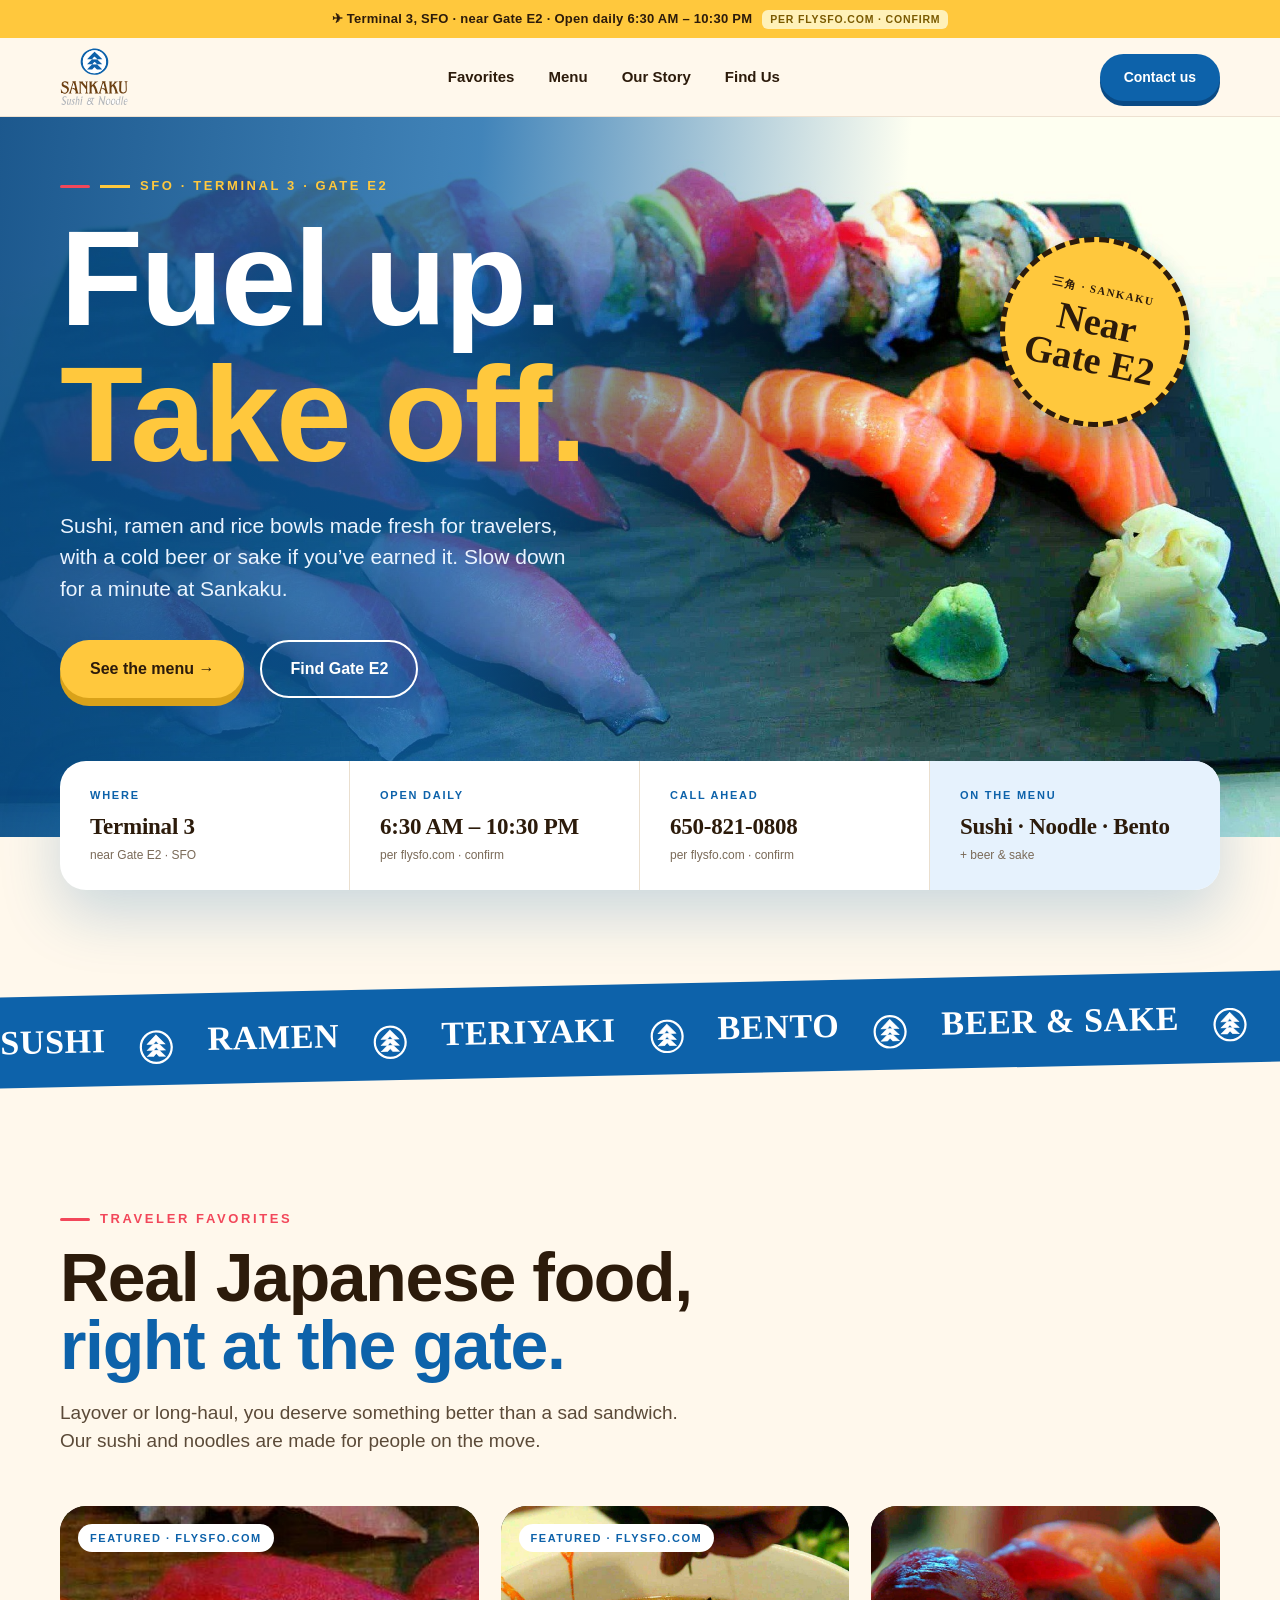
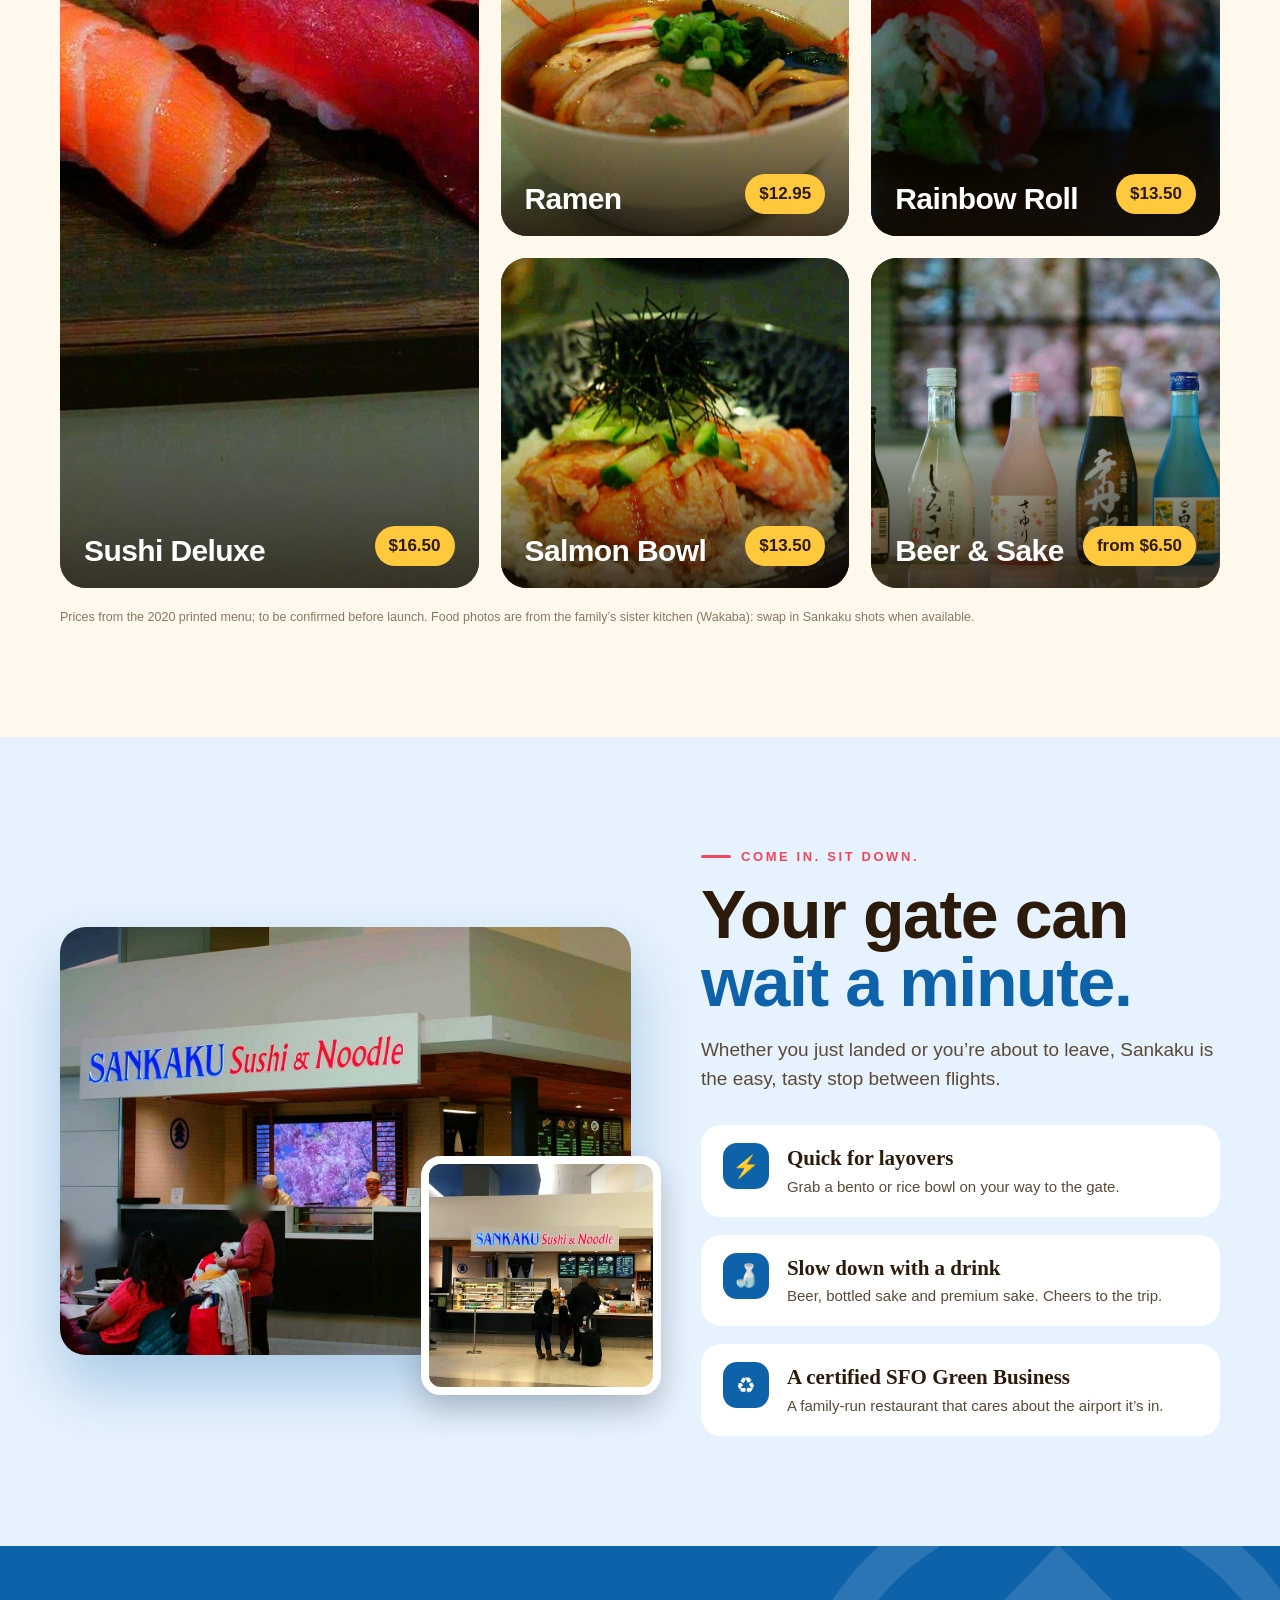
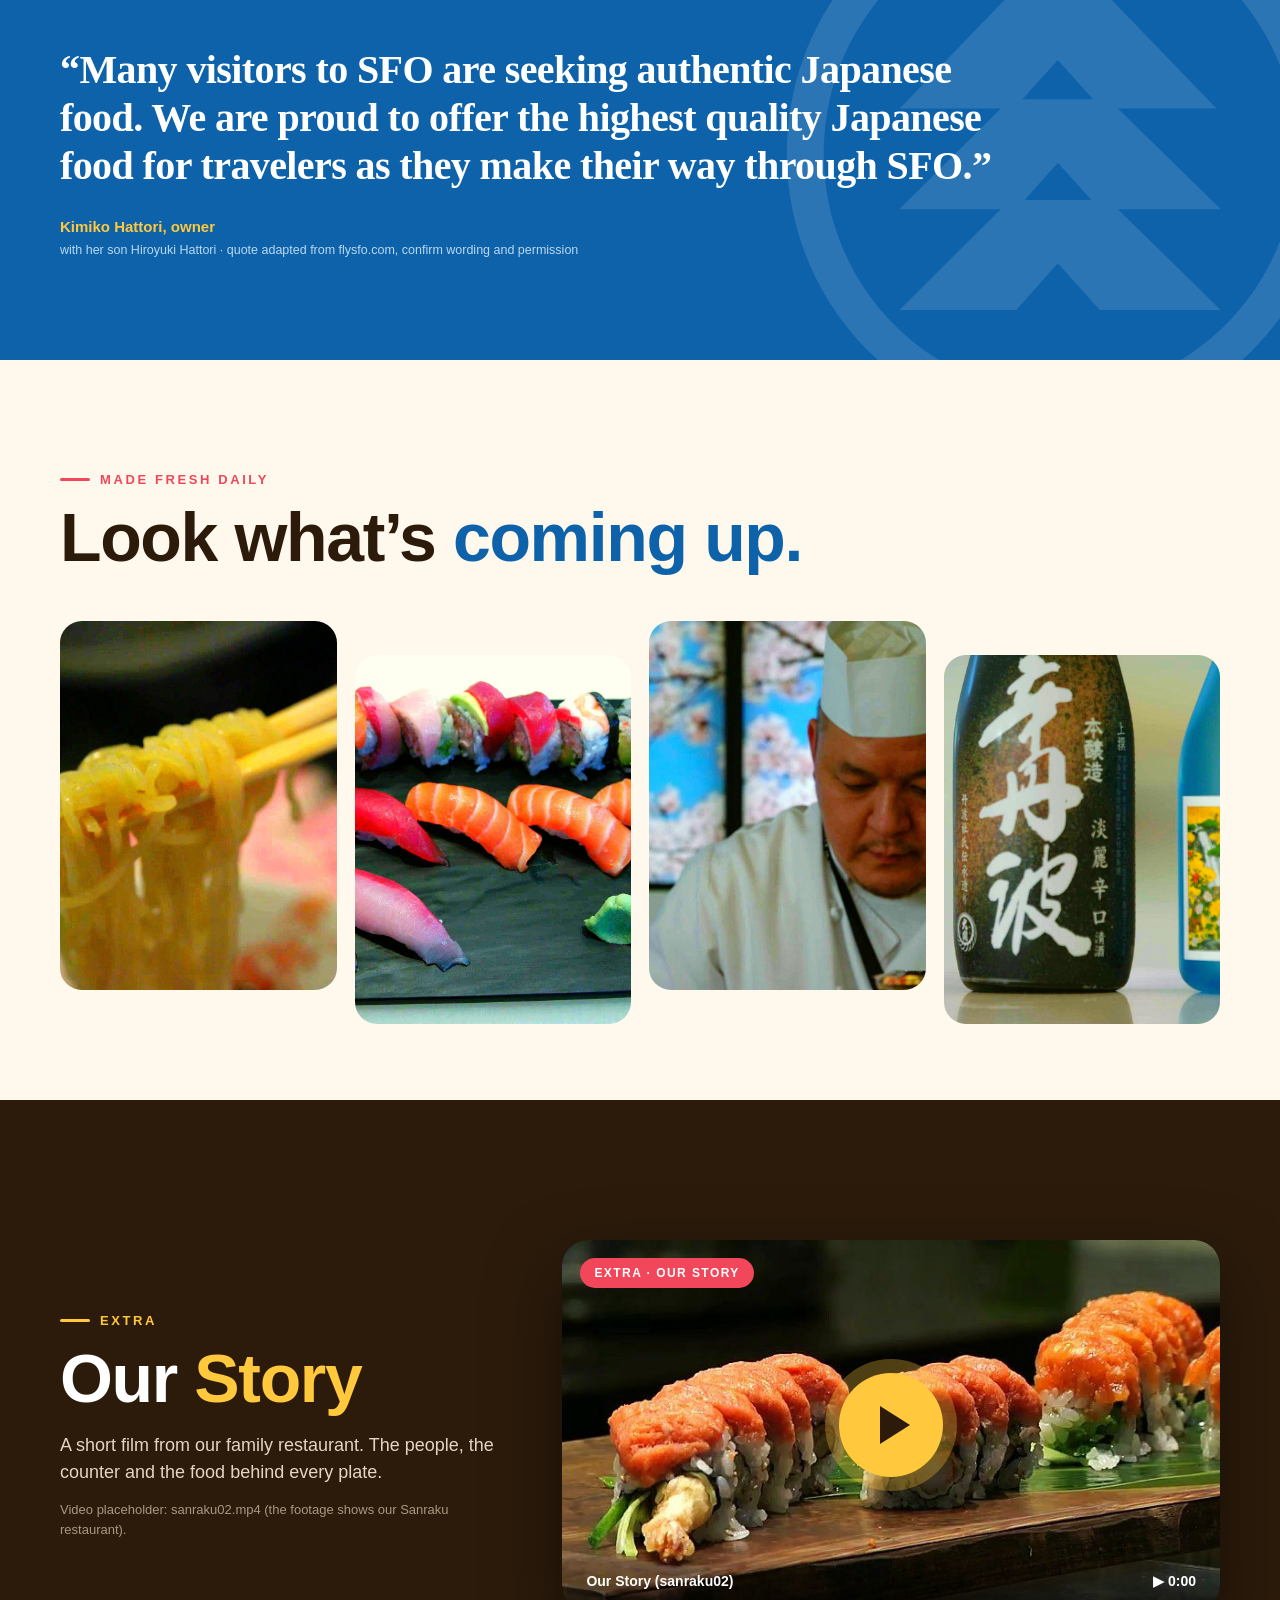
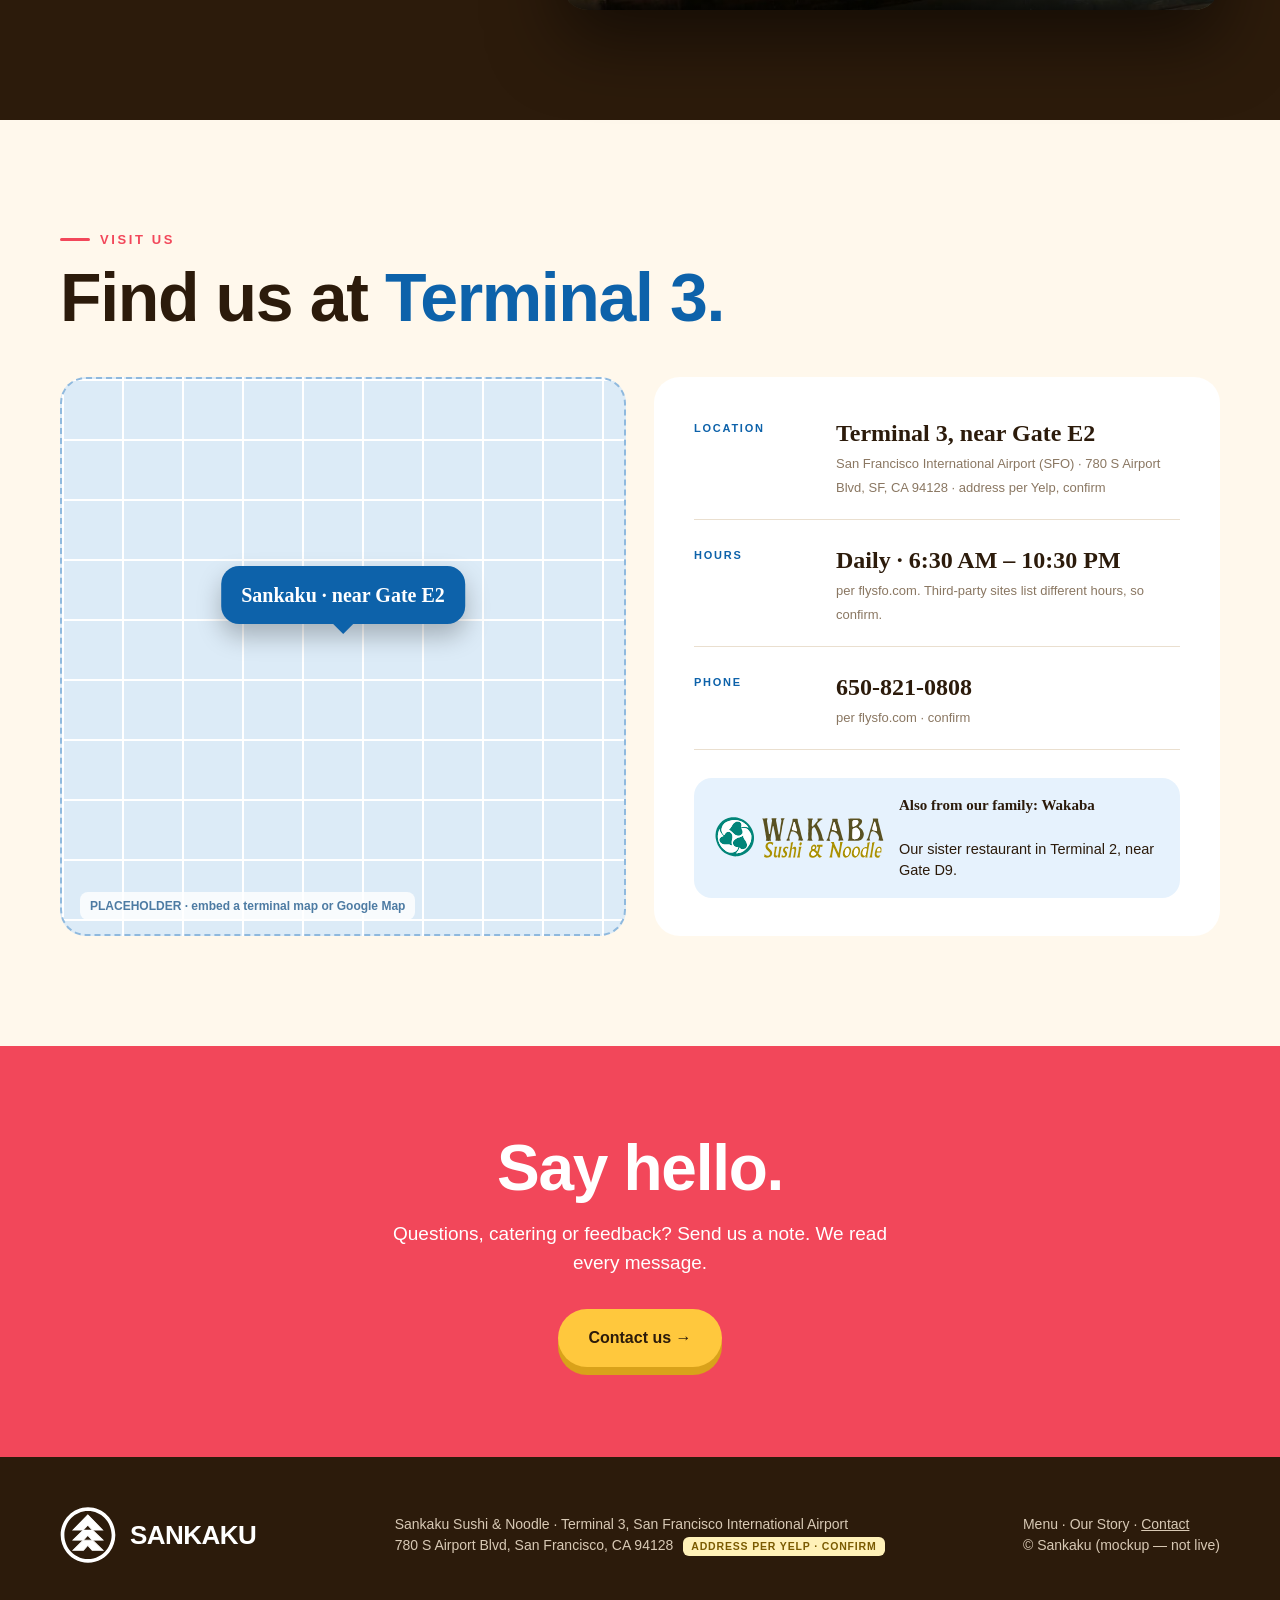
==== a/index.html @ 75d9e6c4 "Add Sankaku @ SFO design mockups for GitHub Pages. Publish the landing page and three proposal sites" ====
<!doctype html><html lang="en"><head><meta charset="utf-8"><meta name="robots" content="noindex"><meta name="viewport" content="width=device-width,initial-scale=1"><title>Sankaku Sushi & Noodle — SFO Terminal 3 · Mockup A</title>
<link rel="stylesheet" href="style.css"></head><body><div class="strip">✈ <b>Terminal 3</b>, SFO · near <b>Gate E2</b> · Open daily 6:30 AM – 10:30 PM <span class="ph-tag">per flysfo.com · confirm</span></div><nav class="top"><div class="wrap"><a href="index.html"><img class="logo" src="../assets/logo/logo_sankaku.svg" alt="Sankaku Sushi &amp; Noodle"></a>
<ul><li><a href="index.html#favs">Favorites</a></li><li><a href="menu.html" class="">Menu</a></li><li><a href="index.html#story">Our Story</a></li><li><a href="index.html#visit">Find Us</a></li></ul>
<a class="btn blue sm" href="https://sanraku.typeform.com/to/Hzg8wcPF">Contact us</a></div></nav>
<header class="hero"><div class="bg"></div><div class="wrap">
 <div class="eyebrow" style="color:var(--sun)"><span style="background:var(--sun);width:30px;height:3px;display:block"></span>SFO · Terminal 3 · Gate E2</div>
 <h1>Fuel up.<br><em>Take off.</em></h1>
 <p class="lead">Sushi, ramen and rice bowls made fresh for travelers, with a cold beer or sake if you’ve earned it. Slow down for a minute at Sankaku.</p>
 <div class="row"><a class="btn sun" href="menu.html">See the menu →</a><a class="btn ghost" href="#visit" style="background:transparent;color:#fff;border-color:#fff">Find Gate E2</a></div>
 <div class="sticker"><div><small>三角 · SANKAKU</small><span>Near<br>Gate E2</span></div></div>
</div></header>
<div class="facts">
 <div><small>Where</small><b>Terminal 3</b><i>near Gate E2 · SFO</i></div>
 <div><small>Open daily</small><b>6:30 AM – 10:30 PM</b><i>per flysfo.com · confirm</i></div>
 <div><small>Call ahead</small><b>650-821-0808</b><i>per flysfo.com · confirm</i></div>
 <div><small>On the menu</small><b>Sushi · Noodle · Bento</b><i>+ beer &amp; sake</i></div>
</div>
<div class="marqw"><div class="marq"><span>SUSHI</span><img src="../assets/logo/emblem-white.svg"><span>RAMEN</span><img src="../assets/logo/emblem-white.svg"><span>TERIYAKI</span><img src="../assets/logo/emblem-white.svg"><span>BENTO</span><img src="../assets/logo/emblem-white.svg"><span>BEER &amp; SAKE</span><img src="../assets/logo/emblem-white.svg"><span>SUSHI</span><img src="../assets/logo/emblem-white.svg"><span>RAMEN</span></div></div>
<section id="favs"><div class="wrap">
 <div class="eyebrow">Traveler favorites</div>
 <h2>Real Japanese food,<br><em>right at the gate.</em></h2>
 <p class="sub">Layover or long-haul, you deserve something better than a sad sandwich. Our sushi and noodles are made for people on the move.</p>
 <div class="fav">
  <a class="card big" href="menu.html#sushi"><img src="../assets/nigiri_board.jpg" style="transform:scale(1.7);transform-origin:25% 95%"><span class="tag">Featured · flysfo.com</span><div class="t"><h3>Sushi Deluxe</h3><span class="pr">$16.50</span></div></a>
  <a class="card" href="menu.html#noodle"><img src="../assets/ramen_bowl.jpg"><span class="tag">Featured · flysfo.com</span><div class="t"><h3>Ramen</h3><span class="pr">$12.95</span></div></a>
  <a class="card" href="menu.html#maki"><img src="../assets/roll.jpg"><div class="t"><h3>Rainbow Roll</h3><span class="pr">$13.50</span></div></a>
  <a class="card" href="menu.html#entree"><img src="../assets/salmon_bowl2.jpg"><div class="t"><h3>Salmon Bowl</h3><span class="pr">$13.50</span></div></a>
  <a class="card" href="menu.html#bev"><img src="../assets/sake.jpg"><div class="t"><h3>Beer &amp; Sake</h3><span class="pr">from $6.50</span></div></a>
 </div>
 <p class="note">Prices from the 2020 printed menu; to be confirmed before launch. Food photos are from the family’s sister kitchen (Wakaba): swap in Sankaku shots when available.</p>
</div></section>
<section class="chill"><div class="wrap grid">
 <div class="pic"><img class="m" style="object-position:6% 50%" src="../assets/ext.jpg" alt="Sankaku Sushi &amp; Noodle at SFO Terminal 3"><img class="s" src="../assets/still_t3a_b.jpg" alt="" style="object-position:20% 50%"></div>
 <div><div class="eyebrow">Come in. Sit down.</div><h2>Your gate can<br><em>wait a minute.</em></h2>
 <p class="sub">Whether you just landed or you’re about to leave, Sankaku is the easy, tasty stop between flights.</p>
 <ul>
  <li><div class="ic">⚡</div><div><b>Quick for layovers</b><span>Grab a bento or rice bowl on your way to the gate.</span></div></li>
  <li><div class="ic">🍶</div><div><b>Slow down with a drink</b><span>Beer, bottled sake and premium sake. Cheers to the trip.</span></div></li>
  <li><div class="ic">♻</div><div><b>A certified SFO Green Business</b><span>A family-run restaurant that cares about the airport it’s in.</span></div></li>
 </ul></div>
</div></section>
<div class="quote"><img class="wm" src="../assets/logo/emblem-white.svg"><div class="wrap"><blockquote>“Many visitors to SFO are seeking authentic Japanese food. We are proud to offer the highest quality Japanese food for travelers as they make their way through SFO.”</blockquote><cite>Kimiko Hattori, owner<small>with her son Hiroyuki Hattori · quote adapted from flysfo.com, confirm wording and permission</small></cite></div></div>
<section><div class="wrap"><div class="eyebrow">Made fresh daily</div><h2>Look what’s <em>coming up.</em></h2>
 <div class="gal"><div><img src="../assets/noodles.jpg" style="object-position:55% 50%"></div><div><img src="../assets/platter.jpg" style="object-position:60% 50%"></div><div><img src="../assets/chef.jpg" style="object-position:70% 20%"></div><div><img src="../assets/sake_labels.jpg" style="object-position:60% 50%"></div></div></div></section>
<section class="story" id="story" style="padding-top:140px"><div class="wrap grid">
 <div><div class="eyebrow">Extra</div><h2>Our <em>Story</em></h2><p>A short film from our family restaurant. The people, the counter and the food behind every plate.</p><p style="margin-top:14px;font-size:13px;color:#a99880">Video placeholder: sanraku02.mp4 (the footage shows our Sanraku restaurant).</p></div>
 <div class="player"><img src="../assets/story.jpg"><span class="lbl">EXTRA · OUR STORY</span><div class="play"></div><div class="bar"><span>Our Story (sanraku02)</span><span>▶ 0:00</span></div></div>
</div></section>
<section class="visit" id="visit"><div class="wrap"><div class="eyebrow">Visit us</div><h2>Find us at <em>Terminal 3.</em></h2>
 <div class="grid"><div class="map"><div class="pin">Sankaku · near Gate E2</div><div class="ph">PLACEHOLDER · embed a terminal map or Google Map</div></div>
 <div class="info">
  <div class="r"><small>Location</small><div><b>Terminal 3, near Gate E2</b><span class="c">San Francisco International Airport (SFO) · 780 S Airport Blvd, SF, CA 94128 · address per Yelp, confirm</span></div></div>
  <div class="r"><small>Hours</small><div><b>Daily · 6:30 AM – 10:30 PM</b><span class="c">per flysfo.com. Third-party sites list different hours, so confirm.</span></div></div>
  <div class="r"><small>Phone</small><div><b>650-821-0808</b><span class="c">per flysfo.com · confirm</span></div></div>
  <div class="sister"><img src="../assets/logo/logo_wakaba.svg"><div><b>Also from our family: Wakaba</b><br>Our sister restaurant in Terminal 2, near Gate D9.</div></div>
 </div></div></div></section>
<div class="contact"><div class="wrap"><h2>Say hello.</h2><p>Questions, catering or feedback? Send us a note. We read every message.</p><a class="btn sun" href="https://sanraku.typeform.com/to/Hzg8wcPF">Contact us →</a></div></div>
<footer><div class="wrap"><div style="display:flex;align-items:center;gap:14px"><img src="../assets/logo/emblem-white.svg" alt="Sankaku"><span class="disp" style="font-size:26px;color:#fff;font-weight:800">SANKAKU</span></div><div>Sankaku Sushi &amp; Noodle · Terminal 3, San Francisco International Airport<br>780 S Airport Blvd, San Francisco, CA 94128 <span class="ph-tag">address per Yelp · confirm</span></div><div>Menu · Our Story · <a href="https://sanraku.typeform.com/to/Hzg8wcPF"><u>Contact</u></a><br>© Sankaku (mockup — not live)</div></div></footer>
<div class="sticky-cta"><a href="menu.html">Menu</a><a href="tel:+16508210808">Call</a><a href="index.html#visit">Find us</a></div></body></html>
---- a/style.css ----
:root{--blue:#0D62AA;--blue-d:#094a85;--sky:#E6F2FD;--sky2:#CFE6FA;--sun:#FFC83D;--coral:#F2475A;--cream:#FFF8EC;--ink:#2C1B0B;--brown:#6D4011;--r:26px}
*{box-sizing:border-box;margin:0;padding:0}
html,body{overflow-x:clip}
html{scroll-behavior:smooth}
body{font-family:'Inter','Noto Sans JP',sans-serif;color:var(--ink);background:var(--cream);line-height:1.5;-webkit-font-smoothing:antialiased}
img{display:block;max-width:100%}
a{color:inherit;text-decoration:none}
h1,h2,h3,.disp{font-family:'Bricolage Grotesque','Noto Sans JP',sans-serif;letter-spacing:-.02em;line-height:1}
.wrap{max-width:1240px;margin:0 auto;padding:0 40px}
.strip{background:var(--sun);color:var(--ink);font-size:13px;font-weight:600;text-align:center;padding:9px 16px;letter-spacing:.02em}
.strip b{font-weight:800}
nav.top{position:sticky;top:0;z-index:50;background:rgba(255,248,236,.92);backdrop-filter:blur(10px);border-bottom:1px solid rgba(109,64,17,.12)}
nav.top .wrap{display:flex;align-items:center;justify-content:space-between;height:78px}
nav.top img.logo{height:58px}
nav.top ul{display:flex;gap:34px;list-style:none;font-weight:600;font-size:15px}
nav.top ul a:hover,nav.top ul a.on{color:var(--blue)}
.btn{display:inline-flex;align-items:center;gap:10px;padding:15px 28px;border-radius:999px;font-weight:700;font-size:16px;transition:.2s;border:2px solid transparent;cursor:pointer}
.btn.blue{background:var(--blue);color:#fff;box-shadow:0 8px 0 var(--blue-d)}
.btn.blue:hover{transform:translateY(3px);box-shadow:0 5px 0 var(--blue-d)}
.btn.sun{background:var(--sun);color:var(--ink);box-shadow:0 8px 0 #d9a21a}
.btn.ghost{background:#fff;color:var(--ink);border-color:var(--ink)}
.btn.sm{padding:11px 22px;font-size:14px;box-shadow:0 5px 0 var(--blue-d)}
/* hero */
.hero{position:relative;min-height:720px;color:#fff;display:flex;align-items:center;isolation:isolate;overflow:hidden}
.hero .bg{position:absolute;inset:0;z-index:-2;background:url(../assets/platter.jpg) 62% 50%/cover}
.hero:after{content:"";position:absolute;inset:0;z-index:-1;background:linear-gradient(95deg,rgba(9,74,133,.92) 0%,rgba(13,98,170,.78) 36%,rgba(13,98,170,0) 68%)}
.hero .wrap{width:100%;padding-top:50px;padding-bottom:130px}
.hero h1{font-size:136px;font-weight:800;max-width:700px}
.hero h1 em{font-style:normal;color:var(--sun)}
.hero p.lead{font-size:21px;max-width:520px;margin:28px 0 36px;font-weight:500;color:#EAF4FF}
.hero .row{display:flex;gap:16px;flex-wrap:wrap}
.hero .sticker{position:absolute;right:7%;top:120px;width:190px;height:190px;border-radius:50%;background:var(--sun);color:var(--ink);display:grid;place-items:center;text-align:center;transform:rotate(12deg);font-family:'Bricolage Grotesque';font-weight:800;line-height:1.05;box-shadow:0 14px 30px rgba(0,0,0,.25);border:5px dashed var(--ink)}
.hero .sticker small{display:block;font-size:11px;margin-bottom:6px;font-weight:700;letter-spacing:.14em;font-family:Inter}
.hero .sticker span{font-size:38px;display:block;line-height:1}
.facts{position:relative;z-index:3;margin:-76px auto 0;max-width:1160px;background:#fff;border-radius:var(--r);box-shadow:0 24px 60px rgba(13,98,170,.22);display:grid;grid-template-columns:repeat(4,1fr);overflow:hidden}
.facts>div{padding:26px 30px;border-right:1px solid #eadfcf}
.facts>div:last-child{border:0;background:var(--sky)}
.facts small{display:block;font-size:11px;letter-spacing:.16em;font-weight:700;color:var(--blue);text-transform:uppercase;margin-bottom:6px}
.facts b{white-space:nowrap;font-family:'Bricolage Grotesque';font-size:23px;font-weight:700;letter-spacing:-.01em}
.facts i{font-style:normal;display:block;font-size:12px;color:#7a6a58;margin-top:2px}
/* marquee */
.marqw{overflow:hidden;margin-top:70px;padding:24px 0}
.marq{background:var(--blue);color:#fff;overflow:hidden;white-space:nowrap;padding:20px 0;transform:rotate(-1.2deg);width:104%;margin-left:-2%}
.marq span{font-family:'Bricolage Grotesque';font-weight:800;font-size:34px;letter-spacing:.02em;margin:0 26px}
.marq img{display:inline-block;height:34px;vertical-align:middle;margin:0 8px}
section{padding:110px 0}
.eyebrow{font-weight:800;font-size:13px;letter-spacing:.2em;text-transform:uppercase;color:var(--coral);margin-bottom:14px;display:flex;gap:10px;align-items:center}
.eyebrow:before{content:"";width:30px;height:3px;background:var(--coral);border-radius:3px}
h2{font-size:68px;font-weight:800;margin-bottom:20px}
h2 em{font-style:normal;color:var(--blue)}
.sub{font-size:19px;color:#5b4a38;max-width:620px}
.fav{display:grid;grid-template-columns:1.2fr 1fr 1fr;grid-template-rows:330px 330px;gap:22px;margin-top:50px}
.card{position:relative;border-radius:var(--r);overflow:hidden;background:#222;color:#fff;isolation:isolate}
.card img{position:absolute;inset:0;width:100%;height:100%;object-fit:cover;z-index:-2;transition:transform .6s}
.card:hover img{transform:scale(1.05)}
.card:after{content:"";position:absolute;inset:0;z-index:-1;background:linear-gradient(0deg,rgba(20,10,0,.78),rgba(20,10,0,0) 55%)}
.card .t{position:absolute;left:24px;right:24px;bottom:22px;display:flex;justify-content:space-between;align-items:flex-end;gap:10px}
.card h3{font-size:30px;font-weight:700}
.card .pr{background:var(--sun);color:var(--ink);font-weight:800;padding:7px 14px;border-radius:999px;font-size:17px;white-space:nowrap}
.card .tag{position:absolute;top:18px;left:18px;background:#fff;color:var(--blue);font-weight:800;font-size:11px;letter-spacing:.14em;padding:6px 12px;border-radius:99px;text-transform:uppercase}
.fav .big{grid-row:span 2}
.note{font-size:12.5px;color:#8a7762;margin-top:20px}
/* chill */
.chill{background:var(--sky);position:relative}
.chill .grid{display:grid;grid-template-columns:1.1fr 1fr;gap:70px;align-items:center}
.chill .pic{position:relative}
.chill .pic img.m{border-radius:var(--r);box-shadow:0 30px 60px rgba(13,98,170,.28);aspect-ratio:4/3;object-fit:cover;width:100%;object-position:50% 40%}
.chill .pic img.s{position:absolute;right:-30px;bottom:-40px;width:42%;border-radius:20px;border:8px solid #fff;aspect-ratio:1;object-fit:cover;box-shadow:0 14px 30px rgba(0,0,0,.2)}
.chill ul{list-style:none;margin-top:32px;display:grid;gap:18px}
.chill li{display:flex;gap:18px;align-items:flex-start;background:#fff;padding:18px 22px;border-radius:20px}
.chill li .ic{flex:none;width:46px;height:46px;border-radius:14px;background:var(--blue);color:#fff;display:grid;place-items:center;font-size:22px}
.chill li b{font-family:'Bricolage Grotesque';font-size:21px;display:block}
.chill li span{font-size:15px;color:#5b4a38}
/* quote */
.quote{background:var(--blue);color:#fff;position:relative;overflow:hidden;padding:100px 0}
.quote img.wm{position:absolute;right:-60px;top:50%;transform:translateY(-50%);height:560px;opacity:.12}
.quote blockquote{font-family:'Bricolage Grotesque';font-weight:600;font-size:40px;line-height:1.2;letter-spacing:-.015em;max-width:960px}
.quote cite{display:block;margin-top:26px;font-style:normal;font-size:15px;font-weight:600;color:var(--sun)}
.quote cite small{display:block;color:#bcd9f2;font-weight:400;margin-top:3px}
/* gallery */
.gal{display:grid;grid-template-columns:repeat(4,1fr);gap:18px;margin-top:50px}
.gal div{border-radius:22px;overflow:hidden;aspect-ratio:3/4;position:relative}
.gal div:nth-child(even){transform:translateY(34px)}
.gal img{width:100%;height:100%;object-fit:cover}
/* story */
.story{background:var(--ink);color:#fff}
.story .eyebrow{color:var(--sun)}.story .eyebrow:before{background:var(--sun)}
.story .grid{display:grid;grid-template-columns:.8fr 1.2fr;gap:64px;align-items:center}
.story h2 em{color:var(--sun)}
.story p{color:#e3d5c2;font-size:18px;max-width:440px}
.player{position:relative;border-radius:var(--r);overflow:hidden;aspect-ratio:16/9;background:#000;box-shadow:0 30px 70px rgba(0,0,0,.5)}
.player img{width:100%;height:100%;object-fit:cover}
.player .play{position:absolute;left:50%;top:50%;width:104px;height:104px;margin:-52px;border-radius:50%;background:var(--sun);display:grid;place-items:center;box-shadow:0 0 0 14px rgba(255,200,61,.3)}
.player .play:after{content:"";border-left:30px solid var(--ink);border-top:19px solid transparent;border-bottom:19px solid transparent;margin-left:8px}
.player .bar{position:absolute;left:0;right:0;bottom:0;padding:18px 24px;background:linear-gradient(0deg,rgba(0,0,0,.75),transparent);display:flex;justify-content:space-between;font-size:14px;font-weight:600}
.player .lbl{position:absolute;top:18px;left:18px;background:var(--coral);padding:6px 14px;border-radius:99px;font-size:12px;font-weight:800;letter-spacing:.12em}
/* visit */
.visit .grid{display:grid;grid-template-columns:1fr 1fr;gap:28px;margin-top:46px}
.map{border-radius:var(--r);min-height:430px;position:relative;overflow:hidden;background:#dcebf7;background-image:linear-gradient(#fff 2px,transparent 2px),linear-gradient(90deg,#fff 2px,transparent 2px);background-size:60px 60px;border:2px dashed #8fb9de}
.map .pin{position:absolute;left:50%;top:44%;transform:translate(-50%,-100%);background:var(--blue);color:#fff;padding:14px 20px;border-radius:18px;font-family:'Bricolage Grotesque';font-weight:700;font-size:20px;box-shadow:0 12px 24px rgba(0,0,0,.25)}
.map .pin:after{content:"";position:absolute;left:50%;bottom:-10px;margin-left:-10px;border:10px solid transparent;border-top-color:var(--blue);border-bottom:0}
.map .ph{position:absolute;left:18px;bottom:14px;font-size:12px;font-weight:700;color:#4d7ba3;background:rgba(255,255,255,.8);padding:5px 10px;border-radius:8px}
.info{background:#fff;border-radius:var(--r);padding:38px 40px;display:grid;gap:22px;align-content:start}
.info .r{display:grid;grid-template-columns:130px 1fr;gap:12px;padding-bottom:20px;border-bottom:1px solid #eadfcf}
.info .r:last-of-type{border:0}
.info small{font-size:11px;letter-spacing:.16em;font-weight:800;color:var(--blue);text-transform:uppercase;padding-top:5px}
.info b{font-family:'Bricolage Grotesque';font-size:24px;font-weight:700;display:block}
.info span.c{font-size:13px;color:#8a7762}
.sister{margin-top:6px;background:var(--sky);border-radius:18px;padding:16px 20px;font-size:14.5px;display:flex;gap:14px;align-items:center}
.sister img{height:44px}
.sister b{font-size:15px;font-family:Inter}
.ph-tag{display:inline-block;background:#FFF1B8;color:#7a5a00;font-size:10.5px;font-weight:800;letter-spacing:.08em;padding:2px 8px;border-radius:6px;vertical-align:middle;margin-left:6px;text-transform:uppercase}
.contact{background:var(--coral);color:#fff;text-align:center;padding:90px 0}
.contact h2{font-size:64px}
.contact p{max-width:520px;margin:0 auto 32px;font-size:19px}
footer{background:var(--ink);color:#d8c9b5;padding:50px 0;font-size:14px}
footer .wrap{display:flex;justify-content:space-between;align-items:center;gap:30px}
footer img{height:56px}
.sticky-cta{display:none}
/* ---- menu page ---- */
.mh{background:var(--blue);color:#fff;position:relative;overflow:hidden;padding:70px 0 90px}
.mh img.wm{position:absolute;right:-40px;top:-40px;height:420px;opacity:.13}
.mh h1{font-size:110px;font-weight:800}
.mh h1 em{font-style:normal;color:var(--sun)}
.mh p{font-size:19px;max-width:560px;margin-top:18px;color:#d8ebfa}
.mnote{background:#FFF1B8;border-bottom:1px solid #f0d777;font-size:14px;padding:12px 0;color:#6a4f00}
.mnote b{font-weight:800}
.catnav{position:sticky;top:78px;z-index:40;background:#fff;box-shadow:0 8px 24px rgba(44,27,11,.08)}
.catnav .wrap{display:flex;gap:8px;overflow:auto;padding-top:14px;padding-bottom:14px}
.catnav a{flex:none;padding:10px 20px;border-radius:99px;font-weight:700;font-size:14.5px;background:var(--sky);color:var(--blue-d);white-space:nowrap}
.catnav a:first-child{background:var(--blue);color:#fff}
.catnav a small{font-weight:500;opacity:.7;margin-left:6px;font-family:'Noto Sans JP'}
.cat{padding:80px 0 20px;scroll-margin-top:150px}
.cat .hd{display:grid;grid-template-columns:1fr auto;align-items:end;gap:20px;margin-bottom:34px}
.cat h2{font-size:66px;margin:0}
.cat h2 small{font-family:'Noto Sans JP';font-size:24px;color:var(--coral);font-weight:700;margin-left:16px;letter-spacing:0}
.cat .cnt{font-size:13px;font-weight:700;color:#8a7762;letter-spacing:.08em}
.items{display:grid;grid-template-columns:repeat(3,1fr);gap:20px}
.dish{background:#fff;border-radius:22px;overflow:hidden;display:flex;flex-direction:column;box-shadow:0 2px 0 #eadfcf}
.dish .ph{aspect-ratio:var(--ar,4/3);overflow:hidden;position:relative;background:var(--sky)}
.dish .ph img{width:100%;height:100%;object-fit:cover}
.dish .nm{padding:18px 22px 22px;display:flex;justify-content:space-between;align-items:center;gap:14px;flex:1}
.dish h3{font-size:23px;font-weight:700;letter-spacing:-.01em;line-height:1.1}
.price{background:var(--sun);font-family:'Bricolage Grotesque';font-weight:800;font-size:20px;padding:7px 15px;border-radius:99px;white-space:nowrap}
.price:before{content:"$";font-size:.75em;margin-right:1px;opacity:.7}
.dish.plain{flex-direction:row;align-items:center;background:#fff;min-height:104px}
.dish.plain .em{flex:none;width:84px;align-self:stretch;background:var(--sky) url(../assets/logo/emblem-blue.svg) center/42px no-repeat;opacity:.9}
.dish.plain .nm{padding:18px 20px}
.dish.plain h3{font-size:21px}
.dish.feat{grid-column:span 2}
.dish.feat .ph{aspect-ratio:auto;height:260px}
.dish .chip{position:absolute;left:14px;top:14px;background:var(--coral);color:#fff;font-size:11px;letter-spacing:.12em;font-weight:800;padding:5px 11px;border-radius:99px}
.foot{margin:60px 0 0;padding:34px 40px;background:#fff;border-radius:var(--r);border:2px dashed var(--brown);font-size:15px;color:#5b4a38;text-align:center}
.foot b{display:block;font-family:'Bricolage Grotesque';font-size:22px;color:var(--ink);margin-bottom:6px}
.src{font-size:12px;color:#8a7762;text-align:center;margin:20px 0 90px}
@media(max-width:700px){
 .wrap{padding:0 20px}
 .strip{font-size:11px;padding:8px 10px}
 nav.top .wrap{height:64px}nav.top img.logo{height:46px}nav.top ul{display:none}
 .hero{min-height:760px;align-items:flex-start}
 .hero .bg{background-position:72% 60%;background-size:auto 70%;background-repeat:no-repeat;background-color:#CFE6FA;background-position:100% 100%}
 .hero:after{background:linear-gradient(180deg,rgba(9,74,133,.95) 0%,rgba(13,98,170,.85) 48%,rgba(13,98,170,0) 72%)}
 .hero h1{font-size:76px}
 .hero p.lead{font-size:17px;margin:18px 0 24px}
 .hero .sticker{width:104px;height:104px;right:14px;top:auto;bottom:210px;border-width:3px}
 .hero .sticker span{font-size:26px}.hero .sticker small{font-size:9px}
 .hero .wrap{padding-top:34px;padding-bottom:40px}
 .btn{padding:13px 20px;font-size:15px}
 .facts{grid-template-columns:1fr 1fr;margin:20px 20px 0}
 .facts>div{padding:16px}.facts b{font-size:18px}
 .sticky-cta{display:grid;grid-template-columns:1fr 1fr 1fr;position:fixed;left:10px;right:10px;bottom:10px;z-index:99;background:var(--ink);border-radius:20px;padding:6px;gap:6px;box-shadow:0 14px 30px rgba(0,0,0,.35)}
 .sticky-cta a{color:#fff;text-align:center;padding:12px 4px;font-weight:700;font-size:14px;border-radius:14px}
 .sticky-cta a:first-child{background:var(--sun);color:var(--ink)}
}
@media(max-width:700px){nav.top .btn.sm{padding:9px 16px;font-size:13px;box-shadow:0 4px 0 var(--blue-d)}.hero .sticker small{display:none}.strip .ph-tag{display:none}}
.items.one{grid-template-columns:1.25fr 1fr 1fr;align-items:stretch}
.items.one .tallwrap{grid-row:span 4;display:flex}
.items.one .tallwrap .dish{flex:1;width:100%}
.items.one .tallwrap .dish .ph{aspect-ratio:auto;flex:1}
.items.one .tallwrap .dish .ph img{position:absolute;inset:0}.items.one .tallwrap .dish .ph{min-height:260px}
.items.one .tallwrap .dish .nm{flex:none}

/* ===== MOBILE FIX (phones ≤720px). Desktop untouched. ===== */
@media(max-width:720px){
 body{font-size:16px;line-height:1.6}
 .wrap{padding:0 22px}
 .strip{font-size:12px;padding:9px 14px;line-height:1.4}
 nav.top .wrap{height:64px}nav.top img.logo{height:44px}
 nav.top .btn.sm{min-height:44px;padding:0 18px;font-size:14px;justify-content:center}
 .btn{min-height:48px;padding:12px 22px;font-size:16px;justify-content:center}
 /* hero */
 .hero{min-height:0;display:block}
 .hero .wrap{padding-top:36px;padding-bottom:300px}
 .hero h1{font-size:clamp(54px,17vw,76px);line-height:.98;max-width:none}
 .hero p.lead{font-size:clamp(16px,4.4vw,18px);line-height:1.55;margin:18px 0 24px;max-width:none}
 .hero .row{gap:12px}.hero .row .btn{flex:1 1 auto}
 .hero .bg{background-size:cover;background-position:30% 50%;top:auto;height:300px}
 .hero:after{background:linear-gradient(180deg,rgba(9,74,133,.97) 0%,rgba(13,98,170,.92) 58%,rgba(13,98,170,.0) 100%)}
 .hero .eyebrow{font-size:12px}
 .hero .sticker{width:108px;height:108px;right:16px;bottom:200px;top:auto;border-width:3px}
 .hero .sticker span{font-size:22px;line-height:1.05}
 /* facts */
 .facts{grid-template-columns:1fr;margin:20px 22px 0;border-radius:22px}
 .facts>div{padding:15px 20px;border-right:0;border-bottom:1px solid #eadfcf}
 .facts>div:last-child{border-bottom:0}
 .facts small{font-size:12px}.facts b{font-size:21px;white-space:normal}.facts i{font-size:13px}
 .marqw{margin-top:36px;padding:14px 0}
 .marq{transform:none;width:100%;margin:0;padding:12px 0}
 .marq span{font-size:24px;margin:0 16px}.marq img{height:24px}
 /* sections */
 section{padding:64px 0}
 .eyebrow{font-size:12px;letter-spacing:.16em}
 h2{font-size:clamp(34px,10.4vw,46px);line-height:1.04;margin-bottom:16px}
 .sub{font-size:17px;max-width:none}
 .note{font-size:13px}
 .fav{grid-template-columns:1fr 1fr!important;grid-template-rows:none!important;grid-auto-rows:auto;gap:14px;margin-top:32px}
 .fav .card{aspect-ratio:1/1.08}
 .fav .big{grid-column:1/-1;grid-row:auto;aspect-ratio:4/3.1}
 .card{border-radius:20px}
 .card .t{left:14px;right:14px;bottom:14px;flex-direction:column;align-items:flex-start;gap:8px}
 .card h3{font-size:22px;line-height:1.1}
 .fav .big h3{font-size:28px}
 .card .pr{font-size:15px;padding:5px 12px}
 .card .tag{top:12px;left:12px;font-size:12px;padding:5px 10px;letter-spacing:.08em}
 .chill .grid{grid-template-columns:1fr;gap:56px}
 .chill .pic{margin-bottom:0}
 .chill .pic img.s{right:12px;bottom:-30px;width:34%;border-width:5px;border-radius:16px}
 .chill ul{margin-top:24px;gap:12px}
 .chill li{padding:16px;gap:14px;border-radius:18px}
 .chill li b{font-size:19px}.chill li span{font-size:15.5px}
 .quote{padding:64px 0}
 .quote img.wm{height:340px;right:-90px}
 .quote blockquote{font-size:clamp(23px,6.6vw,29px);line-height:1.28}
 .quote cite small{font-size:13px}
 .gal{grid-template-columns:1fr 1fr;gap:12px;margin-top:32px}
 .gal div{aspect-ratio:4/5;border-radius:18px}.gal div:nth-child(even){transform:none}
 .story,.story[style]{padding-top:64px!important}
 .story .grid{grid-template-columns:1fr;gap:32px}
 .story p{font-size:17px;max-width:none}
 .story p[style]{font-size:13px!important}
 .player .play{width:72px;height:72px;margin:-36px;box-shadow:0 0 0 9px rgba(255,200,61,.3)}
 .player .play:after{border-left-width:22px;border-top-width:14px;border-bottom-width:14px;margin-left:6px}
 .player .bar{padding:12px 16px;font-size:13px}.player .lbl{font-size:12px;top:12px;left:12px}
 .visit .grid{grid-template-columns:1fr;gap:20px;margin-top:30px}
 .map{min-height:240px}
 .map .pin{font-size:17px;padding:11px 16px;width:max-content;max-width:86%;text-align:center}
 .map .ph{font-size:12px;left:12px;right:12px;bottom:10px}
 .info{padding:8px 20px 22px;gap:0}
 .info .r{grid-template-columns:1fr;gap:4px;padding:16px 0}
 .info small{padding-top:0;font-size:12px}
 .info b{font-size:21px}.info span.c{font-size:14px;line-height:1.5;display:block;margin-top:4px}
 .sister{margin-top:10px;font-size:15px;flex-direction:column;align-items:flex-start;gap:10px}.sister img{height:40px;width:auto}
 .contact{padding:64px 0}.contact h2{font-size:clamp(40px,13vw,52px)}.contact p{font-size:17px}
 footer{padding:44px 0 120px;font-size:15px}
 footer .wrap{flex-direction:column;align-items:flex-start;gap:22px}
 .ph-tag{font-size:12px}
 .sticky-cta{left:12px;right:12px;bottom:12px}
 .sticky-cta a{min-height:46px;display:flex;align-items:center;justify-content:center;font-size:15px}
 /* menu */
 .mh{padding:40px 0 52px}
 .mh img.wm{height:260px;right:-60px;top:-20px}
 .mh h1{font-size:clamp(60px,20vw,84px)}
 .mh p{font-size:17px;margin-top:14px}
 .mnote{font-size:13.5px;line-height:1.5}
 .catnav{top:64px}
 .catnav .wrap{padding:10px 16px;gap:8px;scroll-snap-type:x proximity;scroll-padding:0 16px;scrollbar-width:none;-webkit-overflow-scrolling:touch}
 .catnav .wrap::-webkit-scrollbar{display:none}
 .catnav a{min-height:44px;display:inline-flex;align-items:center;padding:0 18px;font-size:15px;scroll-snap-align:start}
 .catnav a small{font-size:12px}
 .cat{padding:44px 0 4px;scroll-margin-top:140px}
 .cat .hd{margin-bottom:20px;gap:12px;align-items:center}
 .cat h2{font-size:clamp(34px,10.5vw,44px);line-height:1.05}
 .cat h2 small{display:block;font-size:17px;margin:6px 0 0}
 .cat .cnt{font-size:12px;align-self:start;padding-top:10px}
 .items,.items[style]{grid-template-columns:1fr!important;gap:14px}
 .items.one{grid-template-columns:1fr!important}
 .items.one .tallwrap{grid-row:auto;display:block}
 .items.one .tallwrap .dish .ph{aspect-ratio:16/10;flex:none;min-height:0}
 .dish{border-radius:18px}
 .dish .ph,.dish.feat .ph{aspect-ratio:16/10!important;height:auto}
 .dish.feat{grid-column:auto}
 .dish .nm{padding:14px 18px 16px;gap:12px}
 .dish h3{font-size:21px;line-height:1.18}
 .price{font-size:18px;padding:6px 14px;flex:none}
 .dish.plain{min-height:0}
 .dish.plain .em{width:56px;background-size:28px}
 .dish.plain .nm{padding:14px 16px}.dish.plain h3{font-size:19px}
 .dish .chip{font-size:12px}
 .foot{margin-top:44px;padding:24px 20px;font-size:15.5px}.foot b{font-size:21px}
 .src{margin:18px 0 60px;font-size:12.5px}
}

/* ===== MOBILE FIX v2: portrait, nothing clipped, nothing cropped ===== */
@media(max-width:720px){
 body{overflow-wrap:break-word}
 h1,h2,h3,p,li,b,small,span,a{overflow-wrap:break-word}
 /* in-flow bottom bar (never covers content) */
 .sticky-cta{position:static!important;left:auto;right:auto;bottom:auto;margin:0;border-radius:0;box-shadow:none;padding:12px 16px 18px;background:var(--ink);border-top:1px solid rgba(255,255,255,.15)}
 footer{padding:44px 0 28px}
 /* decorative watermarks / marquee: hidden on phones */
 .marqw,.quote img.wm,.mh img.wm{display:none}
 .quote{padding:56px 0}
 /* hero: text first, whole photo below (no overlay, no crop) */
 .hero{display:flex;flex-direction:column;min-height:0;background:var(--blue)}
 .hero:after{display:none}
 .hero .wrap{order:1;padding-top:36px;padding-bottom:28px}
 .hero .bg{order:2;position:relative;inset:auto;z-index:auto;width:100%;height:auto;aspect-ratio:16/9;background-color:transparent;background-size:contain;background-position:center;background-repeat:no-repeat}
 .hero .sticker{position:static;transform:rotate(-6deg);width:112px;height:112px;margin:24px 0 0 6px}
 .hero .sticker span{font-size:23px}
 .strip{line-height:1.45}
 /* favorites: photo on top (full image), text below */
 .fav{grid-template-columns:1fr!important;grid-auto-rows:auto;gap:18px}
 .fav .card,.fav .big,.fav .card:last-of-type{aspect-ratio:auto!important;grid-column:auto;grid-row:auto;display:flex;flex-direction:column;background:#fff;color:var(--ink);border-radius:20px;overflow:hidden;box-shadow:0 2px 0 #eadfcf;isolation:auto}
 .card:after{display:none}
 .card img,.fav .card img{position:static;inset:auto;width:100%;height:auto;aspect-ratio:16/9;object-fit:contain;transform:none!important;z-index:auto;order:1;background:var(--sky)}
 .card .tag{position:static;order:2;align-self:flex-start;margin:12px 16px 0;background:var(--sky)}
 .card .t{position:static;order:3;flex-direction:row;align-items:center;justify-content:space-between;flex-wrap:wrap;gap:8px 12px;padding:12px 16px 16px}
 .card h3,.fav .big h3{font-size:24px;line-height:1.15;color:var(--ink)}
 .card .pr{font-size:16px;padding:6px 14px}
 /* chill photos stacked, full size */
 .chill .grid{gap:36px}
 .chill .pic{display:grid;gap:14px}
 .chill .pic img.m,.chill .pic img.s{position:static;width:100%;aspect-ratio:auto;height:auto;object-fit:contain;border-radius:18px;box-shadow:0 10px 24px rgba(13,98,170,.2)}
 .chill .pic img.s{border:5px solid #fff}
 /* gallery: one column, whole photos */
 .gal{grid-template-columns:1fr;gap:16px}
 .gal div,.gal div:nth-child(even){aspect-ratio:auto;transform:none;border-radius:18px}
 .gal img{height:auto;aspect-ratio:auto;object-fit:contain}
 /* story/video keeps 16:9 (same as the image) */
 .player img{height:100%;object-fit:contain}
 /* map: text must never collide */
 .map{min-height:0;display:flex;flex-direction:column;align-items:center;justify-content:center;gap:14px;padding:30px 16px 16px}
 .map .pin,.map .ph{position:static;transform:none;left:auto;right:auto;top:auto;bottom:auto;max-width:100%;width:auto}
 .map .pin:after{display:none}
 /* menu */
 .catnav{position:static;box-shadow:none;border-bottom:1px solid #eadfcf;background:#fff}
 .catnav .wrap{flex-wrap:wrap;overflow:visible;padding:14px 22px;gap:8px}
 .catnav a{flex:0 1 auto;white-space:normal}
 .catnav a small{display:inline}
 .cat{scroll-margin-top:80px}
 .dish .ph,.dish.feat .ph,.items.one .tallwrap .dish .ph{aspect-ratio:auto!important;height:auto!important;min-height:0!important;flex:none}
 .dish .ph img,.items.one .tallwrap .dish .ph img{position:static;inset:auto;width:100%;height:auto;aspect-ratio:auto;object-fit:contain;display:block}
 .dish .chip{position:static;display:inline-block;margin:10px 14px 0}
 .dish .ph{display:flex;flex-direction:column}.dish .chip{order:2;align-self:flex-start}.dish .ph img{order:1}
 .dish h3{min-width:0}
}

/* ===== MOBILE FIX v3: compact type, compact fixed bar ===== */
@media(max-width:720px){
 body{font-size:15px;line-height:1.55}
 .strip{font-size:12px}
 nav.top .wrap{height:56px}nav.top img.logo{height:38px}
 nav.top .btn.sm{min-height:44px;padding:0 14px;font-size:13px}
 .btn{font-size:14px;min-height:44px;padding:10px 20px}
 .hero h1,.mh h1{font-size:30px;line-height:1.1}
 .hero p.lead,.mh p{font-size:15px;line-height:1.55}
 .eyebrow,.hero .eyebrow{font-size:11px}
 h2,.cat h2,.contact h2{font-size:22px;line-height:1.2}
 .contact h2{font-size:26px}
 .cat h2 small{font-size:13px}
 .sub,.story p,.contact p{font-size:15px}
 .note,.src{font-size:12px}
 .hero .sticker{width:88px;height:88px}.hero .sticker span{font-size:16px}
 .facts small{font-size:11px}.facts b{font-size:16px}.facts i{font-size:12px}
 .card h3,.fav .big h3{font-size:17px}.card .pr{font-size:14px;padding:5px 12px}.card .tag{font-size:11px}
 .chill li b{font-size:16px}.chill li span{font-size:14px}.chill li .ic{width:38px;height:38px;font-size:18px}
 .quote blockquote{font-size:18px;line-height:1.35}.quote cite{font-size:13px}.quote cite small{font-size:12px}
 .player .bar{font-size:12px}.player .lbl{font-size:11px}
 .info b{font-size:16px}.info span.c{font-size:13px}.info small{font-size:11px}.sister,.sister b{font-size:14px}
 .map .pin{font-size:15px}.map .ph{font-size:11px}
 footer{font-size:13px;padding:36px 0 84px}footer .disp{font-size:20px!important}
 .ph-tag{font-size:11px}
 .mnote{font-size:12.5px}
 .catnav a{font-size:13px;min-height:44px;padding:0 14px}.catnav a small{font-size:11px}
 .catnav .wrap{padding:12px 22px;gap:6px}
 .dish h3{font-size:16px}.price{font-size:15px;padding:5px 12px}.dish.plain h3{font-size:15px}.dish .chip{font-size:11px}
 .foot{font-size:13.5px}.foot b{font-size:17px}
 .sticky-cta{position:fixed!important;left:8px;right:8px;bottom:8px;display:grid;grid-template-columns:repeat(3,1fr);gap:4px;padding:4px;border-radius:14px;border:0;background:var(--ink);box-shadow:0 8px 20px rgba(0,0,0,.3);z-index:99}
 .sticky-cta a{min-height:44px;padding:0 4px;font-size:12px;display:flex;align-items:center;justify-content:center;text-align:center;border-radius:10px;white-space:normal}
}
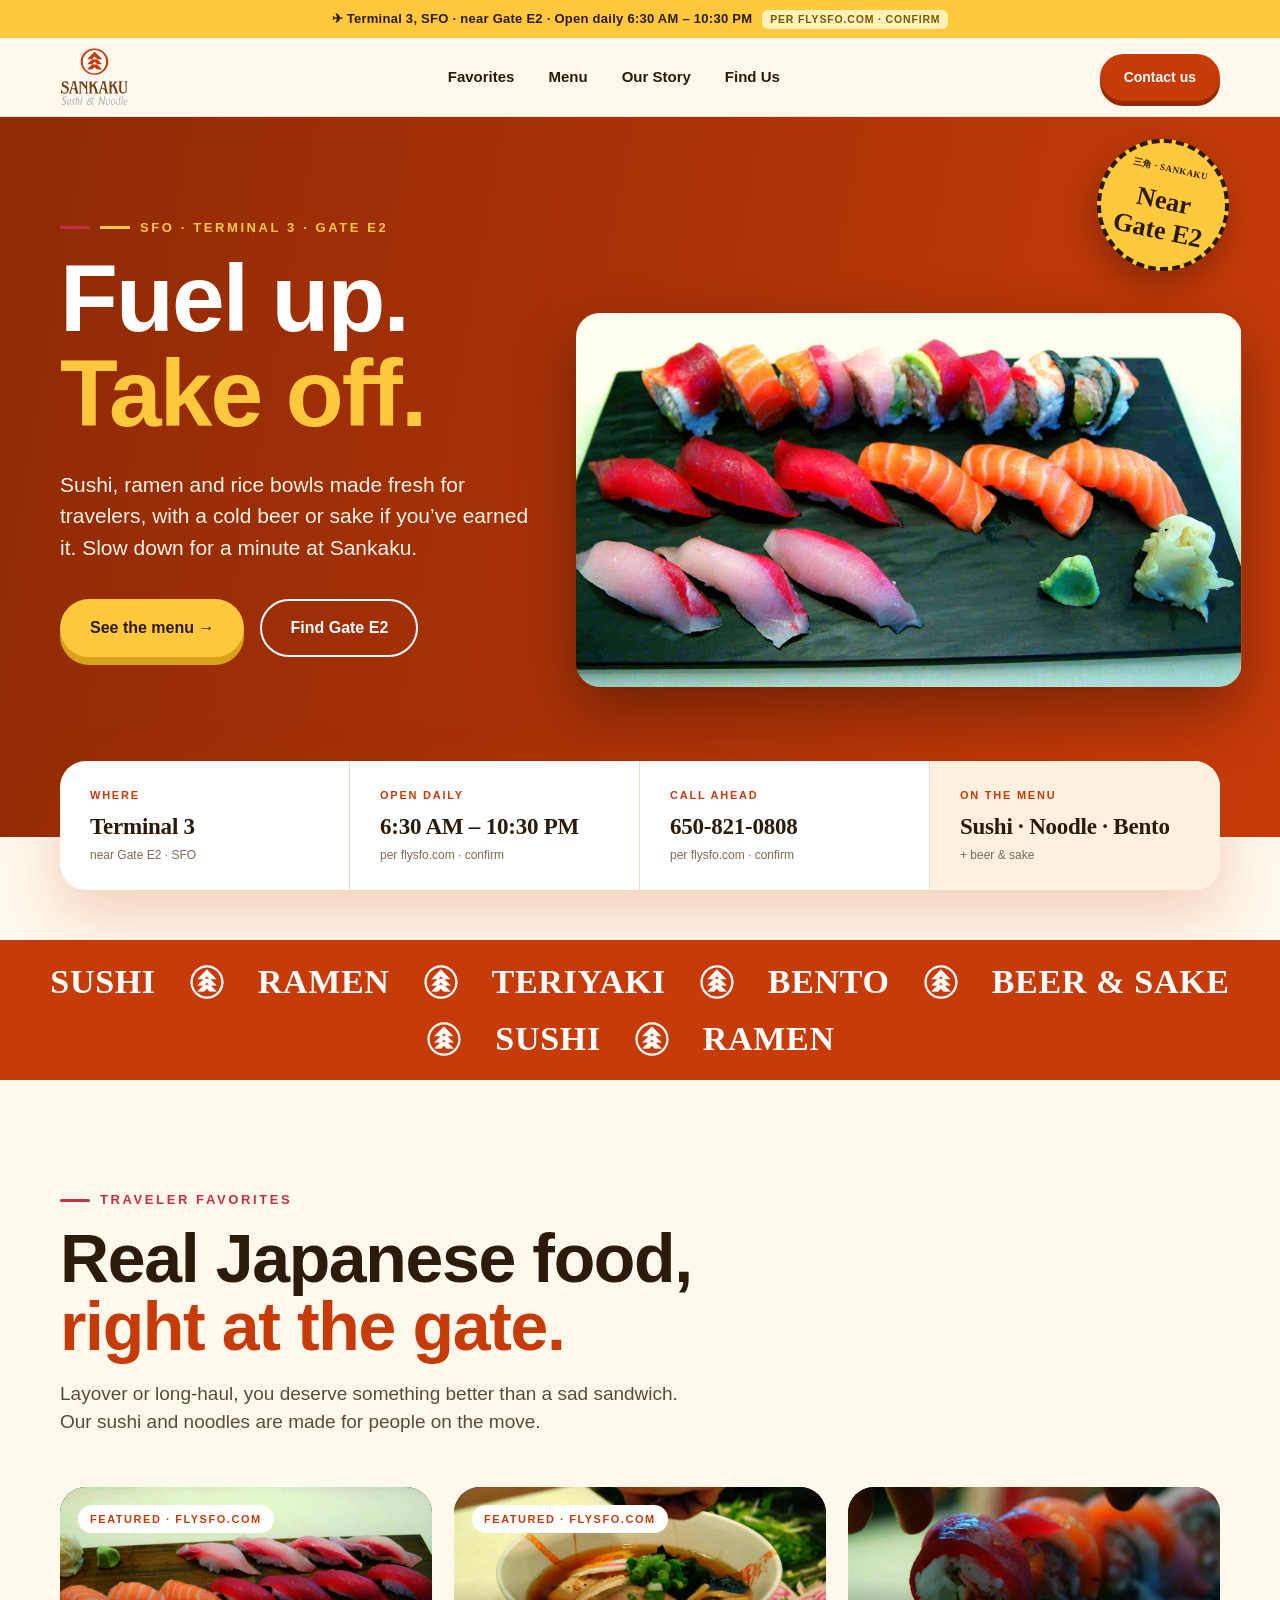
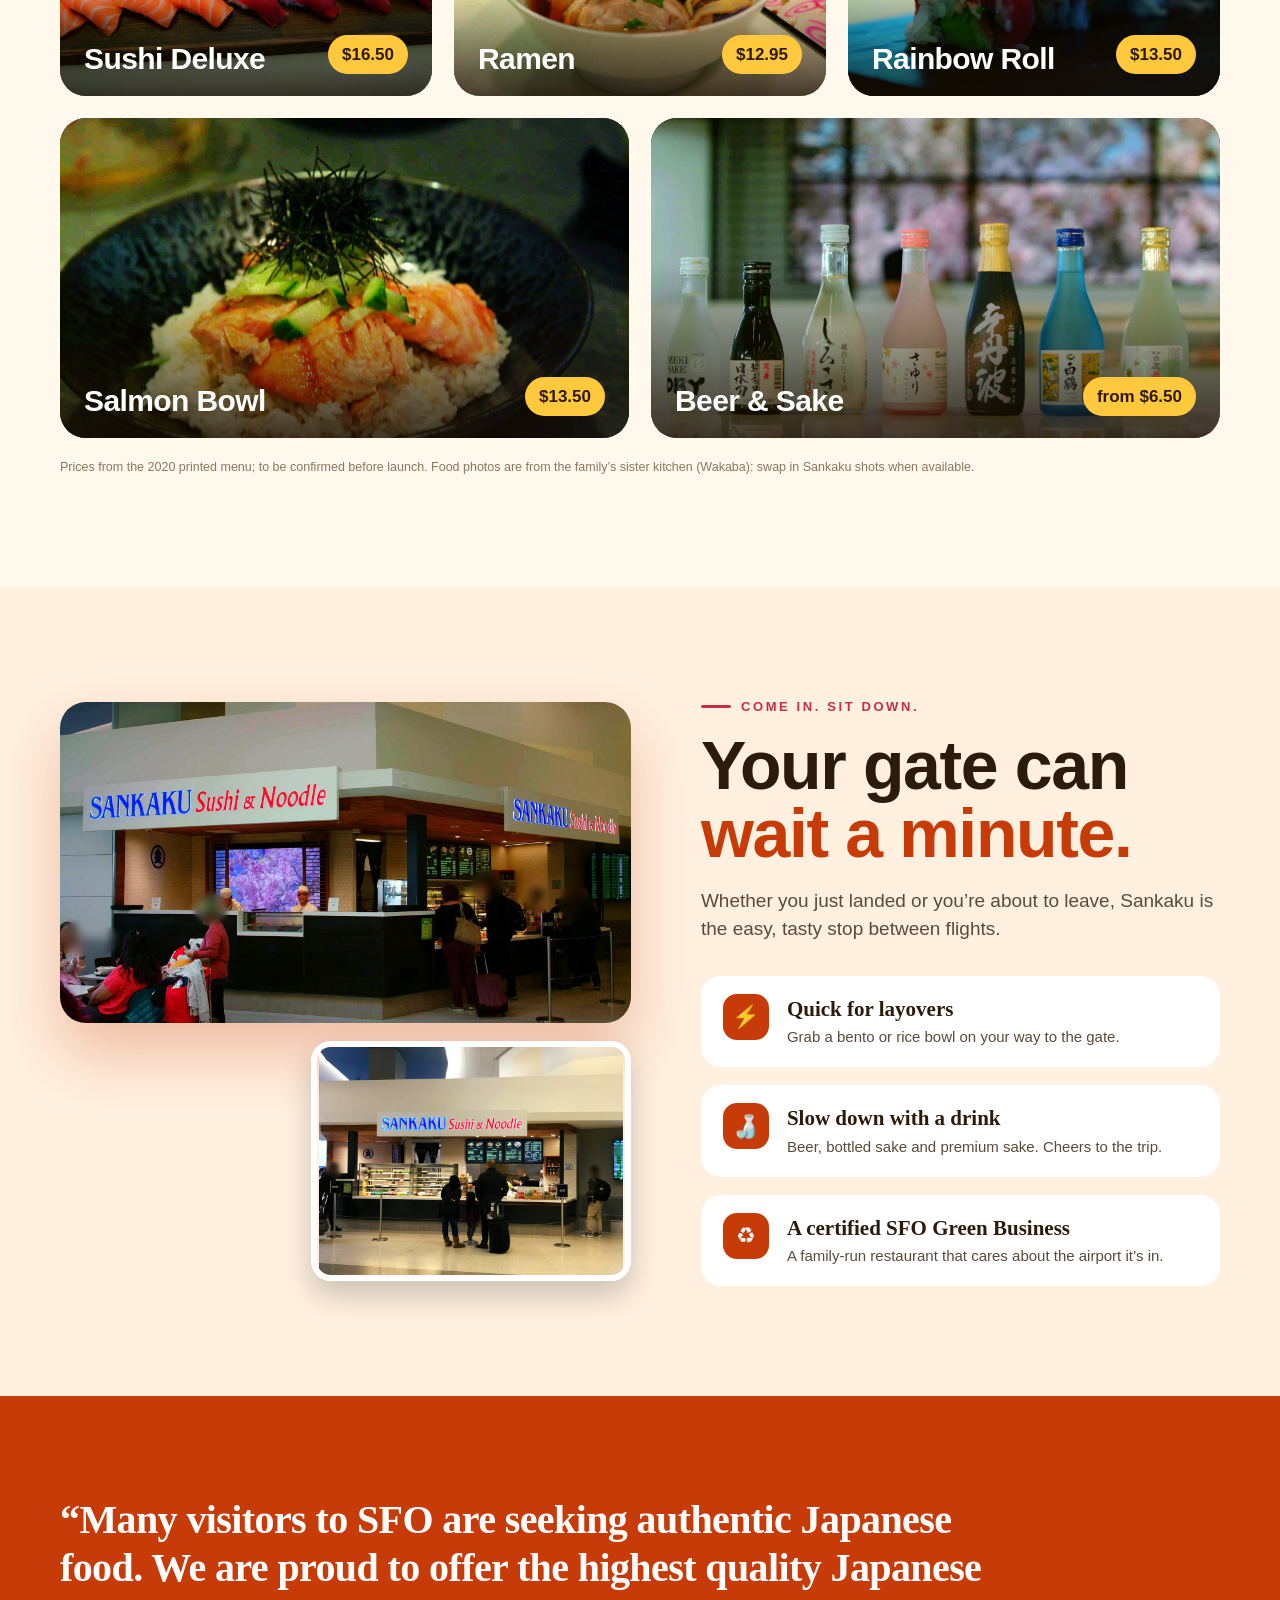
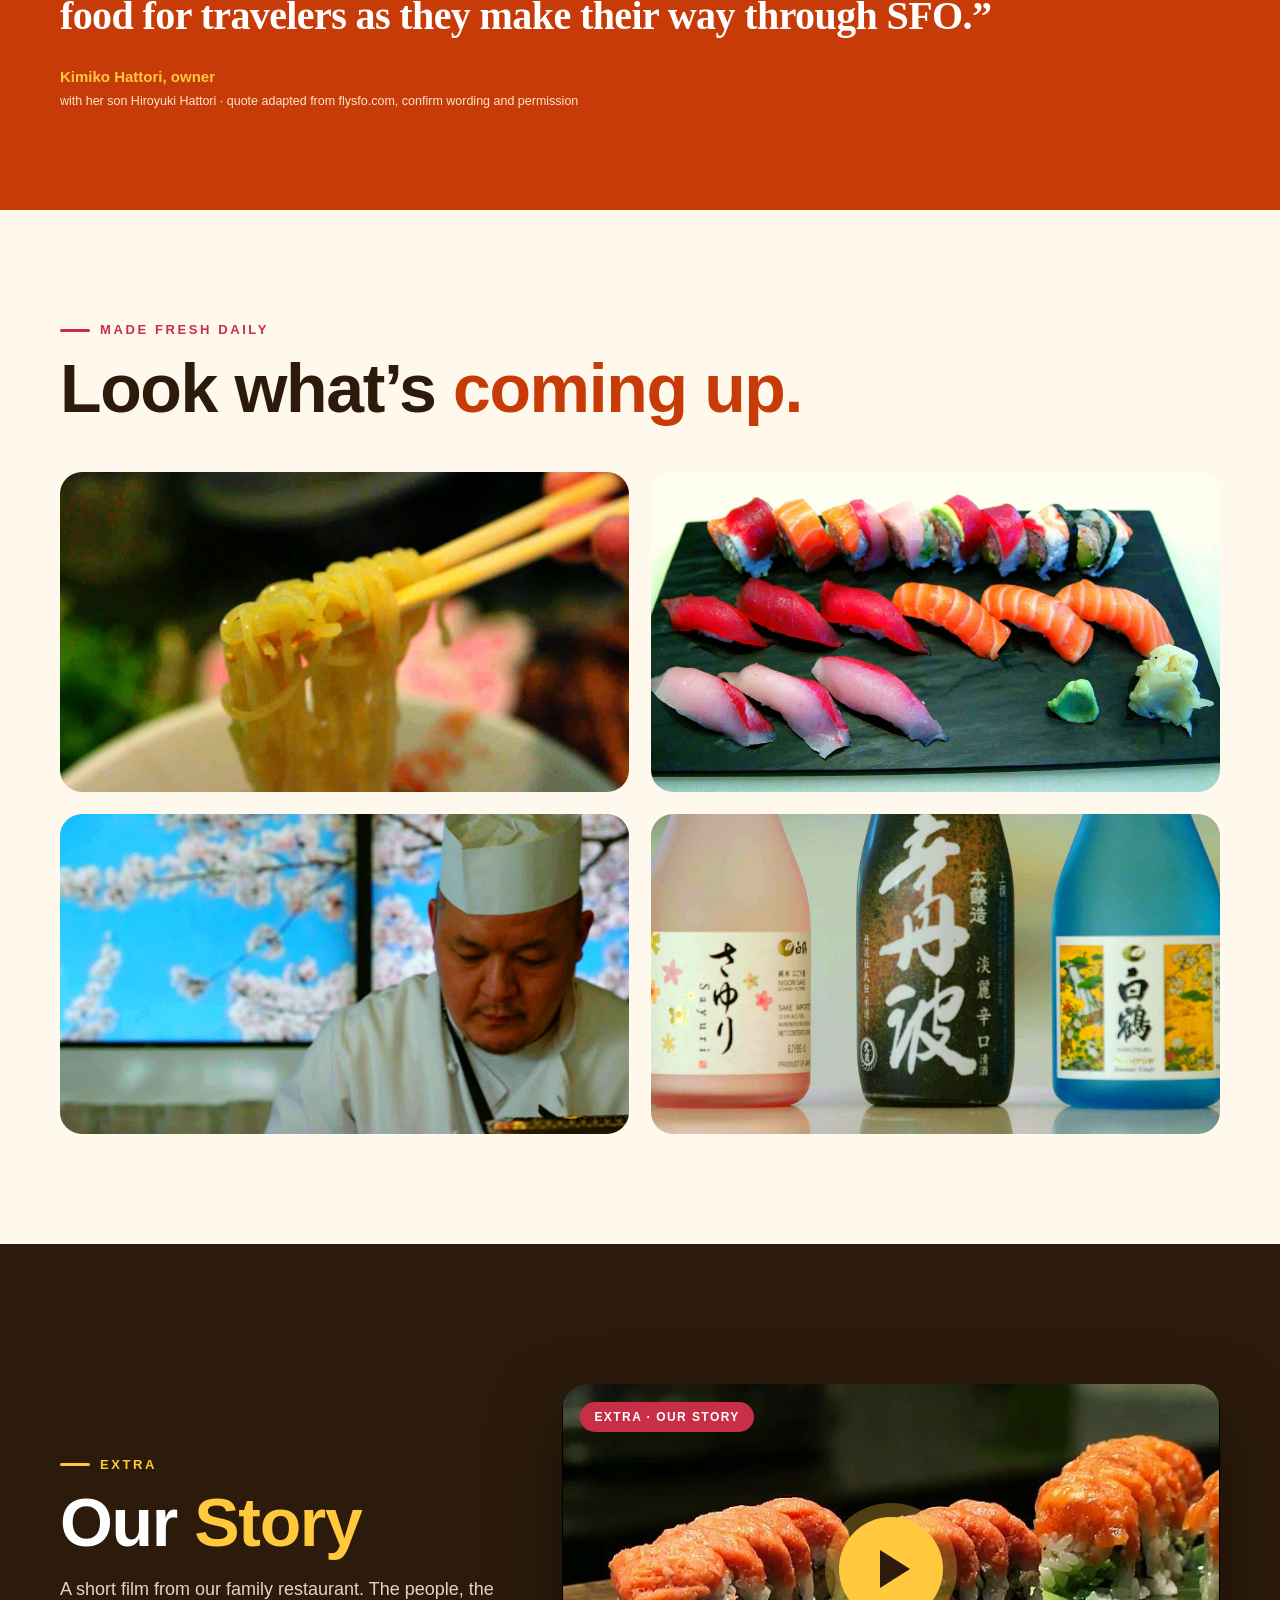
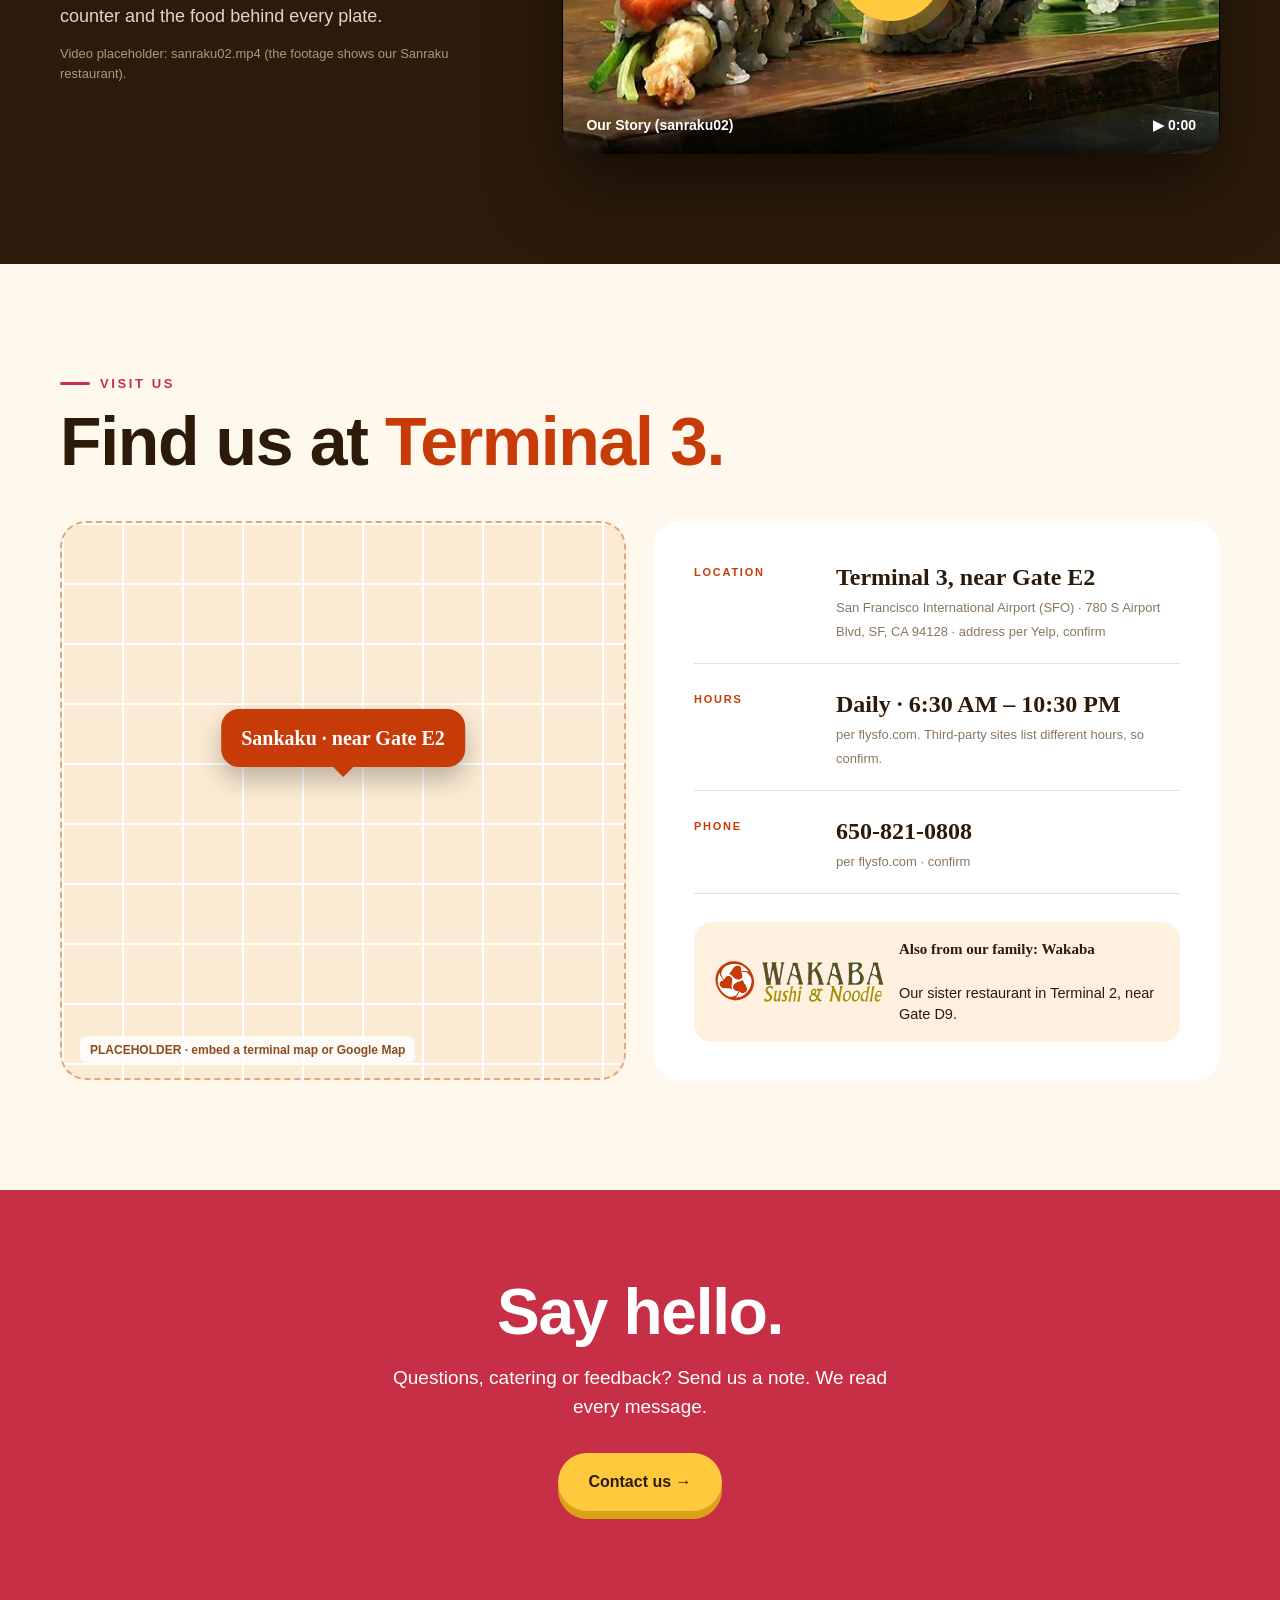
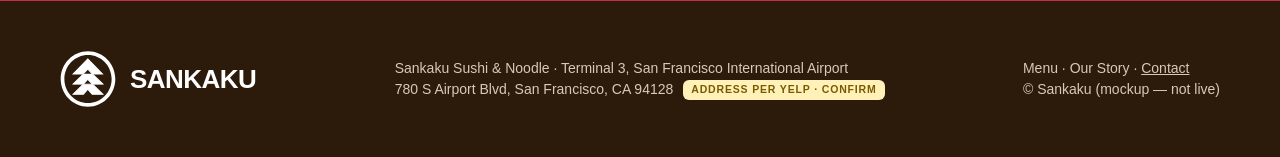
==== commit 14f9dfa5: "Replace mockups with warm palettes and no-crop layouts. Swap in the finished static build: warm colo" ====
--- a/a/index.html
+++ b/a/index.html
@@ -1,7 +1,7 @@
 <!doctype html><html lang="en"><head><meta charset="utf-8"><meta name="robots" content="noindex"><meta name="viewport" content="width=device-width,initial-scale=1"><title>Sankaku Sushi & Noodle — SFO Terminal 3 · Mockup A</title>
-<link rel="stylesheet" href="style.css"></head><body><div class="strip">✈ <b>Terminal 3</b>, SFO · near <b>Gate E2</b> · Open daily 6:30 AM – 10:30 PM <span class="ph-tag">per flysfo.com · confirm</span></div><nav class="top"><div class="wrap"><a href="index.html"><img class="logo" src="../assets/logo/logo_sankaku.svg" alt="Sankaku Sushi &amp; Noodle"></a>
+<link rel="stylesheet" href="style.css"></head><body><div class="strip">✈ <b>Terminal 3</b>, SFO · near <b>Gate E2</b> · Open daily 6:30 AM – 10:30 PM <span class="ph-tag">per flysfo.com · confirm</span></div><nav class="top"><div class="wrap"><a href="index.html"><img class="logo" src="../assets/logo/logo_sankaku_a.svg" alt="Sankaku Sushi &amp; Noodle"></a>
 <ul><li><a href="index.html#favs">Favorites</a></li><li><a href="menu.html" class="">Menu</a></li><li><a href="index.html#story">Our Story</a></li><li><a href="index.html#visit">Find Us</a></li></ul>
-<a class="btn blue sm" href="https://sanraku.typeform.com/to/Hzg8wcPF">Contact us</a></div></nav>
+<a class="btn pri sm" href="https://sanraku.typeform.com/to/Hzg8wcPF">Contact us</a></div></nav>
 <header class="hero"><div class="bg"></div><div class="wrap">
  <div class="eyebrow" style="color:var(--sun)"><span style="background:var(--sun);width:30px;height:3px;display:block"></span>SFO · Terminal 3 · Gate E2</div>
  <h1>Fuel up.<br><em>Take off.</em></h1>
@@ -21,7 +21,7 @@
  <h2>Real Japanese food,<br><em>right at the gate.</em></h2>
  <p class="sub">Layover or long-haul, you deserve something better than a sad sandwich. Our sushi and noodles are made for people on the move.</p>
  <div class="fav">
-  <a class="card big" href="menu.html#sushi"><img src="../assets/nigiri_board.jpg" style="transform:scale(1.7);transform-origin:25% 95%"><span class="tag">Featured · flysfo.com</span><div class="t"><h3>Sushi Deluxe</h3><span class="pr">$16.50</span></div></a>
+  <a class="card big" href="menu.html#sushi"><img src="../assets/nigiri_board.jpg"><span class="tag">Featured · flysfo.com</span><div class="t"><h3>Sushi Deluxe</h3><span class="pr">$16.50</span></div></a>
   <a class="card" href="menu.html#noodle"><img src="../assets/ramen_bowl.jpg"><span class="tag">Featured · flysfo.com</span><div class="t"><h3>Ramen</h3><span class="pr">$12.95</span></div></a>
   <a class="card" href="menu.html#maki"><img src="../assets/roll.jpg"><div class="t"><h3>Rainbow Roll</h3><span class="pr">$13.50</span></div></a>
   <a class="card" href="menu.html#entree"><img src="../assets/salmon_bowl2.jpg"><div class="t"><h3>Salmon Bowl</h3><span class="pr">$13.50</span></div></a>
@@ -30,7 +30,7 @@
  <p class="note">Prices from the 2020 printed menu; to be confirmed before launch. Food photos are from the family’s sister kitchen (Wakaba): swap in Sankaku shots when available.</p>
 </div></section>
 <section class="chill"><div class="wrap grid">
- <div class="pic"><img class="m" style="object-position:6% 50%" src="../assets/ext.jpg" alt="Sankaku Sushi &amp; Noodle at SFO Terminal 3"><img class="s" src="../assets/still_t3a_b.jpg" alt="" style="object-position:20% 50%"></div>
+ <div class="pic"><img class="m" src="../assets/ext.jpg" alt="Sankaku Sushi &amp; Noodle at SFO Terminal 3"><img class="s" src="../assets/still_t3a_b.jpg" alt=""></div>
  <div><div class="eyebrow">Come in. Sit down.</div><h2>Your gate can<br><em>wait a minute.</em></h2>
  <p class="sub">Whether you just landed or you’re about to leave, Sankaku is the easy, tasty stop between flights.</p>
  <ul>
@@ -41,7 +41,7 @@
 </div></section>
 <div class="quote"><img class="wm" src="../assets/logo/emblem-white.svg"><div class="wrap"><blockquote>“Many visitors to SFO are seeking authentic Japanese food. We are proud to offer the highest quality Japanese food for travelers as they make their way through SFO.”</blockquote><cite>Kimiko Hattori, owner<small>with her son Hiroyuki Hattori · quote adapted from flysfo.com, confirm wording and permission</small></cite></div></div>
 <section><div class="wrap"><div class="eyebrow">Made fresh daily</div><h2>Look what’s <em>coming up.</em></h2>
- <div class="gal"><div><img src="../assets/noodles.jpg" style="object-position:55% 50%"></div><div><img src="../assets/platter.jpg" style="object-position:60% 50%"></div><div><img src="../assets/chef.jpg" style="object-position:70% 20%"></div><div><img src="../assets/sake_labels.jpg" style="object-position:60% 50%"></div></div></div></section>
+ <div class="gal"><div><img src="../assets/noodles.jpg"></div><div><img src="../assets/platter.jpg"></div><div><img src="../assets/chef.jpg"></div><div><img src="../assets/sake_labels.jpg"></div></div></div></section>
 <section class="story" id="story" style="padding-top:140px"><div class="wrap grid">
  <div><div class="eyebrow">Extra</div><h2>Our <em>Story</em></h2><p>A short film from our family restaurant. The people, the counter and the food behind every plate.</p><p style="margin-top:14px;font-size:13px;color:#a99880">Video placeholder: sanraku02.mp4 (the footage shows our Sanraku restaurant).</p></div>
  <div class="player"><img src="../assets/story.jpg"><span class="lbl">EXTRA · OUR STORY</span><div class="play"></div><div class="bar"><span>Our Story (sanraku02)</span><span>▶ 0:00</span></div></div>
@@ -52,7 +52,7 @@
   <div class="r"><small>Location</small><div><b>Terminal 3, near Gate E2</b><span class="c">San Francisco International Airport (SFO) · 780 S Airport Blvd, SF, CA 94128 · address per Yelp, confirm</span></div></div>
   <div class="r"><small>Hours</small><div><b>Daily · 6:30 AM – 10:30 PM</b><span class="c">per flysfo.com. Third-party sites list different hours, so confirm.</span></div></div>
   <div class="r"><small>Phone</small><div><b>650-821-0808</b><span class="c">per flysfo.com · confirm</span></div></div>
-  <div class="sister"><img src="../assets/logo/logo_wakaba.svg"><div><b>Also from our family: Wakaba</b><br>Our sister restaurant in Terminal 2, near Gate D9.</div></div>
+  <div class="sister"><img src="../assets/logo/logo_wakaba_a.svg"><div><b>Also from our family: Wakaba</b><br>Our sister restaurant in Terminal 2, near Gate D9.</div></div>
  </div></div></div></section>
 <div class="contact"><div class="wrap"><h2>Say hello.</h2><p>Questions, catering or feedback? Send us a note. We read every message.</p><a class="btn sun" href="https://sanraku.typeform.com/to/Hzg8wcPF">Contact us →</a></div></div>
 <footer><div class="wrap"><div style="display:flex;align-items:center;gap:14px"><img src="../assets/logo/emblem-white.svg" alt="Sankaku"><span class="disp" style="font-size:26px;color:#fff;font-weight:800">SANKAKU</span></div><div>Sankaku Sushi &amp; Noodle · Terminal 3, San Francisco International Airport<br>780 S Airport Blvd, San Francisco, CA 94128 <span class="ph-tag">address per Yelp · confirm</span></div><div>Menu · Our Story · <a href="https://sanraku.typeform.com/to/Hzg8wcPF"><u>Contact</u></a><br>© Sankaku (mockup — not live)</div></div></footer>
--- a/a/style.css
+++ b/a/style.css
@@ -1,4 +1,4 @@
-:root{--blue:#0D62AA;--blue-d:#094a85;--sky:#E6F2FD;--sky2:#CFE6FA;--sun:#FFC83D;--coral:#F2475A;--cream:#FFF8EC;--ink:#2C1B0B;--brown:#6D4011;--r:26px}
+:root{--brand:#C73B09;--brand-d:#8F2A05;--sky:#FFF0DF;--sky2:#FFDDB8;--sun:#FFC83D;--coral:#C62F45;--cream:#FFF8EC;--ink:#2C1B0B;--brown:#6D4011;--r:26px}
 *{box-sizing:border-box;margin:0;padding:0}
 html,body{overflow-x:clip}
 html{scroll-behavior:smooth}
@@ -13,41 +13,41 @@
 nav.top .wrap{display:flex;align-items:center;justify-content:space-between;height:78px}
 nav.top img.logo{height:58px}
 nav.top ul{display:flex;gap:34px;list-style:none;font-weight:600;font-size:15px}
-nav.top ul a:hover,nav.top ul a.on{color:var(--blue)}
+nav.top ul a:hover,nav.top ul a.on{color:var(--brand)}
 .btn{display:inline-flex;align-items:center;gap:10px;padding:15px 28px;border-radius:999px;font-weight:700;font-size:16px;transition:.2s;border:2px solid transparent;cursor:pointer}
-.btn.blue{background:var(--blue);color:#fff;box-shadow:0 8px 0 var(--blue-d)}
-.btn.blue:hover{transform:translateY(3px);box-shadow:0 5px 0 var(--blue-d)}
+.btn.pri{background:var(--brand);color:#fff;box-shadow:0 8px 0 var(--brand-d)}
+.btn.pri:hover{transform:translateY(3px);box-shadow:0 5px 0 var(--brand-d)}
 .btn.sun{background:var(--sun);color:var(--ink);box-shadow:0 8px 0 #d9a21a}
 .btn.ghost{background:#fff;color:var(--ink);border-color:var(--ink)}
-.btn.sm{padding:11px 22px;font-size:14px;box-shadow:0 5px 0 var(--blue-d)}
+.btn.sm{padding:11px 22px;font-size:14px;box-shadow:0 5px 0 var(--brand-d)}
 /* hero */
 .hero{position:relative;min-height:720px;color:#fff;display:flex;align-items:center;isolation:isolate;overflow:hidden}
 .hero .bg{position:absolute;inset:0;z-index:-2;background:url(../assets/platter.jpg) 62% 50%/cover}
-.hero:after{content:"";position:absolute;inset:0;z-index:-1;background:linear-gradient(95deg,rgba(9,74,133,.92) 0%,rgba(13,98,170,.78) 36%,rgba(13,98,170,0) 68%)}
+.hero:after{content:"";position:absolute;inset:0;z-index:-1;background:linear-gradient(95deg,rgba(120,30,4,.92) 0%,rgba(199,59,9,.78) 36%,rgba(199,59,9,0) 68%)}
 .hero .wrap{width:100%;padding-top:50px;padding-bottom:130px}
 .hero h1{font-size:136px;font-weight:800;max-width:700px}
 .hero h1 em{font-style:normal;color:var(--sun)}
-.hero p.lead{font-size:21px;max-width:520px;margin:28px 0 36px;font-weight:500;color:#EAF4FF}
+.hero p.lead{font-size:21px;max-width:520px;margin:28px 0 36px;font-weight:500;color:#FFF4E8}
 .hero .row{display:flex;gap:16px;flex-wrap:wrap}
 .hero .sticker{position:absolute;right:7%;top:120px;width:190px;height:190px;border-radius:50%;background:var(--sun);color:var(--ink);display:grid;place-items:center;text-align:center;transform:rotate(12deg);font-family:'Bricolage Grotesque';font-weight:800;line-height:1.05;box-shadow:0 14px 30px rgba(0,0,0,.25);border:5px dashed var(--ink)}
 .hero .sticker small{display:block;font-size:11px;margin-bottom:6px;font-weight:700;letter-spacing:.14em;font-family:Inter}
 .hero .sticker span{font-size:38px;display:block;line-height:1}
-.facts{position:relative;z-index:3;margin:-76px auto 0;max-width:1160px;background:#fff;border-radius:var(--r);box-shadow:0 24px 60px rgba(13,98,170,.22);display:grid;grid-template-columns:repeat(4,1fr);overflow:hidden}
+.facts{position:relative;z-index:3;margin:-76px auto 0;max-width:1160px;background:#fff;border-radius:var(--r);box-shadow:0 24px 60px rgba(199,59,9,.22);display:grid;grid-template-columns:repeat(4,1fr);overflow:hidden}
 .facts>div{padding:26px 30px;border-right:1px solid #eadfcf}
 .facts>div:last-child{border:0;background:var(--sky)}
-.facts small{display:block;font-size:11px;letter-spacing:.16em;font-weight:700;color:var(--blue);text-transform:uppercase;margin-bottom:6px}
+.facts small{display:block;font-size:11px;letter-spacing:.16em;font-weight:700;color:var(--brand);text-transform:uppercase;margin-bottom:6px}
 .facts b{white-space:nowrap;font-family:'Bricolage Grotesque';font-size:23px;font-weight:700;letter-spacing:-.01em}
 .facts i{font-style:normal;display:block;font-size:12px;color:#7a6a58;margin-top:2px}
 /* marquee */
 .marqw{overflow:hidden;margin-top:70px;padding:24px 0}
-.marq{background:var(--blue);color:#fff;overflow:hidden;white-space:nowrap;padding:20px 0;transform:rotate(-1.2deg);width:104%;margin-left:-2%}
+.marq{background:var(--brand);color:#fff;overflow:hidden;white-space:nowrap;padding:20px 0;transform:rotate(-1.2deg);width:104%;margin-left:-2%}
 .marq span{font-family:'Bricolage Grotesque';font-weight:800;font-size:34px;letter-spacing:.02em;margin:0 26px}
 .marq img{display:inline-block;height:34px;vertical-align:middle;margin:0 8px}
 section{padding:110px 0}
 .eyebrow{font-weight:800;font-size:13px;letter-spacing:.2em;text-transform:uppercase;color:var(--coral);margin-bottom:14px;display:flex;gap:10px;align-items:center}
 .eyebrow:before{content:"";width:30px;height:3px;background:var(--coral);border-radius:3px}
 h2{font-size:68px;font-weight:800;margin-bottom:20px}
-h2 em{font-style:normal;color:var(--blue)}
+h2 em{font-style:normal;color:var(--brand)}
 .sub{font-size:19px;color:#5b4a38;max-width:620px}
 .fav{display:grid;grid-template-columns:1.2fr 1fr 1fr;grid-template-rows:330px 330px;gap:22px;margin-top:50px}
 .card{position:relative;border-radius:var(--r);overflow:hidden;background:#222;color:#fff;isolation:isolate}
@@ -57,26 +57,26 @@
 .card .t{position:absolute;left:24px;right:24px;bottom:22px;display:flex;justify-content:space-between;align-items:flex-end;gap:10px}
 .card h3{font-size:30px;font-weight:700}
 .card .pr{background:var(--sun);color:var(--ink);font-weight:800;padding:7px 14px;border-radius:999px;font-size:17px;white-space:nowrap}
-.card .tag{position:absolute;top:18px;left:18px;background:#fff;color:var(--blue);font-weight:800;font-size:11px;letter-spacing:.14em;padding:6px 12px;border-radius:99px;text-transform:uppercase}
+.card .tag{position:absolute;top:18px;left:18px;background:#fff;color:var(--brand);font-weight:800;font-size:11px;letter-spacing:.14em;padding:6px 12px;border-radius:99px;text-transform:uppercase}
 .fav .big{grid-row:span 2}
 .note{font-size:12.5px;color:#8a7762;margin-top:20px}
 /* chill */
 .chill{background:var(--sky);position:relative}
 .chill .grid{display:grid;grid-template-columns:1.1fr 1fr;gap:70px;align-items:center}
 .chill .pic{position:relative}
-.chill .pic img.m{border-radius:var(--r);box-shadow:0 30px 60px rgba(13,98,170,.28);aspect-ratio:4/3;object-fit:cover;width:100%;object-position:50% 40%}
+.chill .pic img.m{border-radius:var(--r);box-shadow:0 30px 60px rgba(199,59,9,.28);aspect-ratio:4/3;object-fit:cover;width:100%;object-position:50% 40%}
 .chill .pic img.s{position:absolute;right:-30px;bottom:-40px;width:42%;border-radius:20px;border:8px solid #fff;aspect-ratio:1;object-fit:cover;box-shadow:0 14px 30px rgba(0,0,0,.2)}
 .chill ul{list-style:none;margin-top:32px;display:grid;gap:18px}
 .chill li{display:flex;gap:18px;align-items:flex-start;background:#fff;padding:18px 22px;border-radius:20px}
-.chill li .ic{flex:none;width:46px;height:46px;border-radius:14px;background:var(--blue);color:#fff;display:grid;place-items:center;font-size:22px}
+.chill li .ic{flex:none;width:46px;height:46px;border-radius:14px;background:var(--brand);color:#fff;display:grid;place-items:center;font-size:22px}
 .chill li b{font-family:'Bricolage Grotesque';font-size:21px;display:block}
 .chill li span{font-size:15px;color:#5b4a38}
 /* quote */
-.quote{background:var(--blue);color:#fff;position:relative;overflow:hidden;padding:100px 0}
+.quote{background:var(--brand);color:#fff;position:relative;overflow:hidden;padding:100px 0}
 .quote img.wm{position:absolute;right:-60px;top:50%;transform:translateY(-50%);height:560px;opacity:.12}
 .quote blockquote{font-family:'Bricolage Grotesque';font-weight:600;font-size:40px;line-height:1.2;letter-spacing:-.015em;max-width:960px}
 .quote cite{display:block;margin-top:26px;font-style:normal;font-size:15px;font-weight:600;color:var(--sun)}
-.quote cite small{display:block;color:#bcd9f2;font-weight:400;margin-top:3px}
+.quote cite small{display:block;color:#FFE6CC;font-weight:400;margin-top:3px}
 /* gallery */
 .gal{display:grid;grid-template-columns:repeat(4,1fr);gap:18px;margin-top:50px}
 .gal div{border-radius:22px;overflow:hidden;aspect-ratio:3/4;position:relative}
@@ -96,14 +96,14 @@
 .player .lbl{position:absolute;top:18px;left:18px;background:var(--coral);padding:6px 14px;border-radius:99px;font-size:12px;font-weight:800;letter-spacing:.12em}
 /* visit */
 .visit .grid{display:grid;grid-template-columns:1fr 1fr;gap:28px;margin-top:46px}
-.map{border-radius:var(--r);min-height:430px;position:relative;overflow:hidden;background:#dcebf7;background-image:linear-gradient(#fff 2px,transparent 2px),linear-gradient(90deg,#fff 2px,transparent 2px);background-size:60px 60px;border:2px dashed #8fb9de}
-.map .pin{position:absolute;left:50%;top:44%;transform:translate(-50%,-100%);background:var(--blue);color:#fff;padding:14px 20px;border-radius:18px;font-family:'Bricolage Grotesque';font-weight:700;font-size:20px;box-shadow:0 12px 24px rgba(0,0,0,.25)}
-.map .pin:after{content:"";position:absolute;left:50%;bottom:-10px;margin-left:-10px;border:10px solid transparent;border-top-color:var(--blue);border-bottom:0}
-.map .ph{position:absolute;left:18px;bottom:14px;font-size:12px;font-weight:700;color:#4d7ba3;background:rgba(255,255,255,.8);padding:5px 10px;border-radius:8px}
+.map{border-radius:var(--r);min-height:430px;position:relative;overflow:hidden;background:#FBEBD4;background-image:linear-gradient(#fff 2px,transparent 2px),linear-gradient(90deg,#fff 2px,transparent 2px);background-size:60px 60px;border:2px dashed #E4A878}
+.map .pin{position:absolute;left:50%;top:44%;transform:translate(-50%,-100%);background:var(--brand);color:#fff;padding:14px 20px;border-radius:18px;font-family:'Bricolage Grotesque';font-weight:700;font-size:20px;box-shadow:0 12px 24px rgba(0,0,0,.25)}
+.map .pin:after{content:"";position:absolute;left:50%;bottom:-10px;margin-left:-10px;border:10px solid transparent;border-top-color:var(--brand);border-bottom:0}
+.map .ph{position:absolute;left:18px;bottom:14px;font-size:12px;font-weight:700;color:#8A4B1F;background:rgba(255,255,255,.8);padding:5px 10px;border-radius:8px}
 .info{background:#fff;border-radius:var(--r);padding:38px 40px;display:grid;gap:22px;align-content:start}
 .info .r{display:grid;grid-template-columns:130px 1fr;gap:12px;padding-bottom:20px;border-bottom:1px solid #eadfcf}
 .info .r:last-of-type{border:0}
-.info small{font-size:11px;letter-spacing:.16em;font-weight:800;color:var(--blue);text-transform:uppercase;padding-top:5px}
+.info small{font-size:11px;letter-spacing:.16em;font-weight:800;color:var(--brand);text-transform:uppercase;padding-top:5px}
 .info b{font-family:'Bricolage Grotesque';font-size:24px;font-weight:700;display:block}
 .info span.c{font-size:13px;color:#8a7762}
 .sister{margin-top:6px;background:var(--sky);border-radius:18px;padding:16px 20px;font-size:14.5px;display:flex;gap:14px;align-items:center}
@@ -118,17 +118,17 @@
 footer img{height:56px}
 .sticky-cta{display:none}
 /* ---- menu page ---- */
-.mh{background:var(--blue);color:#fff;position:relative;overflow:hidden;padding:70px 0 90px}
+.mh{background:var(--brand);color:#fff;position:relative;overflow:hidden;padding:70px 0 90px}
 .mh img.wm{position:absolute;right:-40px;top:-40px;height:420px;opacity:.13}
 .mh h1{font-size:110px;font-weight:800}
 .mh h1 em{font-style:normal;color:var(--sun)}
-.mh p{font-size:19px;max-width:560px;margin-top:18px;color:#d8ebfa}
+.mh p{font-size:19px;max-width:560px;margin-top:18px;color:#FFF1E2}
 .mnote{background:#FFF1B8;border-bottom:1px solid #f0d777;font-size:14px;padding:12px 0;color:#6a4f00}
 .mnote b{font-weight:800}
 .catnav{position:sticky;top:78px;z-index:40;background:#fff;box-shadow:0 8px 24px rgba(44,27,11,.08)}
 .catnav .wrap{display:flex;gap:8px;overflow:auto;padding-top:14px;padding-bottom:14px}
-.catnav a{flex:none;padding:10px 20px;border-radius:99px;font-weight:700;font-size:14.5px;background:var(--sky);color:var(--blue-d);white-space:nowrap}
-.catnav a:first-child{background:var(--blue);color:#fff}
+.catnav a{flex:none;padding:10px 20px;border-radius:99px;font-weight:700;font-size:14.5px;background:var(--sky);color:var(--brand-d);white-space:nowrap}
+.catnav a:first-child{background:var(--brand);color:#fff}
 .catnav a small{font-weight:500;opacity:.7;margin-left:6px;font-family:'Noto Sans JP'}
 .cat{padding:80px 0 20px;scroll-margin-top:150px}
 .cat .hd{display:grid;grid-template-columns:1fr auto;align-items:end;gap:20px;margin-bottom:34px}
@@ -144,7 +144,7 @@
 .price{background:var(--sun);font-family:'Bricolage Grotesque';font-weight:800;font-size:20px;padding:7px 15px;border-radius:99px;white-space:nowrap}
 .price:before{content:"$";font-size:.75em;margin-right:1px;opacity:.7}
 .dish.plain{flex-direction:row;align-items:center;background:#fff;min-height:104px}
-.dish.plain .em{flex:none;width:84px;align-self:stretch;background:var(--sky) url(../assets/logo/emblem-blue.svg) center/42px no-repeat;opacity:.9}
+.dish.plain .em{flex:none;width:84px;align-self:stretch;background:var(--sky) url(../assets/logo/emblem-a.svg) center/42px no-repeat;opacity:.9}
 .dish.plain .nm{padding:18px 20px}
 .dish.plain h3{font-size:21px}
 .dish.feat{grid-column:span 2}
@@ -158,8 +158,8 @@
  .strip{font-size:11px;padding:8px 10px}
  nav.top .wrap{height:64px}nav.top img.logo{height:46px}nav.top ul{display:none}
  .hero{min-height:760px;align-items:flex-start}
- .hero .bg{background-position:72% 60%;background-size:auto 70%;background-repeat:no-repeat;background-color:#CFE6FA;background-position:100% 100%}
- .hero:after{background:linear-gradient(180deg,rgba(9,74,133,.95) 0%,rgba(13,98,170,.85) 48%,rgba(13,98,170,0) 72%)}
+ .hero .bg{background-position:72% 60%;background-size:auto 70%;background-repeat:no-repeat;background-color:#FFDDB8;background-position:100% 100%}
+ .hero:after{background:linear-gradient(180deg,rgba(120,30,4,.95) 0%,rgba(199,59,9,.85) 48%,rgba(199,59,9,0) 72%)}
  .hero h1{font-size:76px}
  .hero p.lead{font-size:17px;margin:18px 0 24px}
  .hero .sticker{width:104px;height:104px;right:14px;top:auto;bottom:210px;border-width:3px}
@@ -172,7 +172,7 @@
  .sticky-cta a{color:#fff;text-align:center;padding:12px 4px;font-weight:700;font-size:14px;border-radius:14px}
  .sticky-cta a:first-child{background:var(--sun);color:var(--ink)}
 }
-@media(max-width:700px){nav.top .btn.sm{padding:9px 16px;font-size:13px;box-shadow:0 4px 0 var(--blue-d)}.hero .sticker small{display:none}.strip .ph-tag{display:none}}
+@media(max-width:700px){nav.top .btn.sm{padding:9px 16px;font-size:13px;box-shadow:0 4px 0 var(--brand-d)}.hero .sticker small{display:none}.strip .ph-tag{display:none}}
 .items.one{grid-template-columns:1.25fr 1fr 1fr;align-items:stretch}
 .items.one .tallwrap{grid-row:span 4;display:flex}
 .items.one .tallwrap .dish{flex:1;width:100%}
@@ -180,8 +180,50 @@
 .items.one .tallwrap .dish .ph img{position:absolute;inset:0}.items.one .tallwrap .dish .ph{min-height:260px}
 .items.one .tallwrap .dish .nm{flex:none}
 
+/* ===== WHOLE-IMAGE LAYER (all widths): photos are never cropped, masked or scaled ===== */
+img{object-fit:contain!important}
+.card img,.card:hover img,.dish .ph img,.gal img,.player img{transform:none!important}
+.wm,img.wm,.quote img.wm,.mh img.wm{display:none!important}
+@media(min-width:1181px){
+/* hero: whole photo on the right, brand colour fills the rest */
+.hero .bg{background-size:contain;background-position:right center;background-repeat:no-repeat;background-color:var(--brand-d)}
+.hero .sticker small{margin-bottom:12px}.hero .sticker span{line-height:1.15}
+/* marquee: static wrapped band (no clipped scrolling text) */
+.marqw{margin-top:50px;padding:0}
+.marq{transform:none;width:100%;margin:0;white-space:normal;display:flex;flex-wrap:wrap;justify-content:center;align-items:center;gap:6px 0;padding:16px 20px}
+/* favorites: every card is exactly 16:9 like its photo */
+.fav{grid-template-columns:repeat(6,1fr);grid-template-rows:none;gap:22px}
+.fav .card,.fav .big{grid-column:span 2;grid-row:auto;aspect-ratio:16/9}
+.fav .card:nth-child(n+4){grid-column:span 3}
+.card .t{flex-wrap:wrap}
+/* chill: two whole photos stacked */
+.chill .pic{display:grid;gap:18px}
+.chill .pic img.m{aspect-ratio:auto;height:auto;object-position:center}
+.chill .pic img.s{position:static;width:56%;justify-self:end;aspect-ratio:4/3;height:auto;border-width:6px}
+/* gallery: whole 16:9 photos */
+.gal{grid-template-columns:1fr 1fr;gap:22px}
+.gal div,.gal div:nth-child(even){aspect-ratio:16/9;transform:none}
+.gal img{object-position:center}
+.player img{object-position:center}
+/* menu */
+.dish .ph{aspect-ratio:16/9!important;height:auto}
+.dish.feat{grid-column:span 2;flex-direction:row;align-items:stretch}
+.dish.feat .ph{width:58%;flex:none;height:auto;aspect-ratio:16/9!important}
+.dish.feat .nm{flex:1}
+.dish .ph img{width:100%;height:100%}
+}
+@media(min-width:1181px){
+ .hero .sticker span{padding-top:8px;font-size:26px}.hero .sticker small{margin-bottom:4px;font-size:9px;letter-spacing:.06em}
+ .hero:after{display:none}
+ .hero{background:linear-gradient(100deg,var(--brand-d) 0%,var(--brand) 100%)}
+ .hero .bg{inset:auto;right:3%;bottom:150px;width:min(52vw,980px);aspect-ratio:16/9;border-radius:24px;background-size:contain;background-position:center;background-color:transparent;box-shadow:0 24px 60px rgba(0,0,0,.35)}
+ .hero h1{font-size:clamp(76px,7.4vw,120px)}
+ .hero p.lead{max-width:min(480px,40vw)}
+ .hero .sticker{top:22px;right:4%;width:132px;height:132px;border-width:4px}
+}
+
 /* ===== MOBILE FIX (phones ≤720px). Desktop untouched. ===== */
-@media(max-width:720px){
+@media(max-width:1180px){
  body{font-size:16px;line-height:1.6}
  .wrap{padding:0 22px}
  .strip{font-size:12px;padding:9px 14px;line-height:1.4}
@@ -195,7 +237,7 @@
  .hero p.lead{font-size:clamp(16px,4.4vw,18px);line-height:1.55;margin:18px 0 24px;max-width:none}
  .hero .row{gap:12px}.hero .row .btn{flex:1 1 auto}
  .hero .bg{background-size:cover;background-position:30% 50%;top:auto;height:300px}
- .hero:after{background:linear-gradient(180deg,rgba(9,74,133,.97) 0%,rgba(13,98,170,.92) 58%,rgba(13,98,170,.0) 100%)}
+ .hero:after{background:linear-gradient(180deg,rgba(120,30,4,.97) 0%,rgba(199,59,9,.92) 58%,rgba(199,59,9,.0) 100%)}
  .hero .eyebrow{font-size:12px}
  .hero .sticker{width:108px;height:108px;right:16px;bottom:200px;top:auto;border-width:3px}
  .hero .sticker span{font-size:22px;line-height:1.05}
@@ -291,7 +333,7 @@
 }
 
 /* ===== MOBILE FIX v2: portrait, nothing clipped, nothing cropped ===== */
-@media(max-width:720px){
+@media(max-width:1180px){
  body{overflow-wrap:break-word}
  h1,h2,h3,p,li,b,small,span,a{overflow-wrap:break-word}
  /* in-flow bottom bar (never covers content) */
@@ -301,7 +343,7 @@
  .marqw,.quote img.wm,.mh img.wm{display:none}
  .quote{padding:56px 0}
  /* hero: text first, whole photo below (no overlay, no crop) */
- .hero{display:flex;flex-direction:column;min-height:0;background:var(--blue)}
+ .hero{display:flex;flex-direction:column;min-height:0;background:var(--brand)}
  .hero:after{display:none}
  .hero .wrap{order:1;padding-top:36px;padding-bottom:28px}
  .hero .bg{order:2;position:relative;inset:auto;z-index:auto;width:100%;height:auto;aspect-ratio:16/9;background-color:transparent;background-size:contain;background-position:center;background-repeat:no-repeat}
@@ -320,7 +362,7 @@
  /* chill photos stacked, full size */
  .chill .grid{gap:36px}
  .chill .pic{display:grid;gap:14px}
- .chill .pic img.m,.chill .pic img.s{position:static;width:100%;aspect-ratio:auto;height:auto;object-fit:contain;border-radius:18px;box-shadow:0 10px 24px rgba(13,98,170,.2)}
+ .chill .pic img.m,.chill .pic img.s{position:static;width:100%;aspect-ratio:auto;height:auto;object-fit:contain;border-radius:18px;box-shadow:0 10px 24px rgba(199,59,9,.2)}
  .chill .pic img.s{border:5px solid #fff}
  /* gallery: one column, whole photos */
  .gal{grid-template-columns:1fr;gap:16px}
@@ -346,7 +388,7 @@
 }
 
 /* ===== MOBILE FIX v3: compact type, compact fixed bar ===== */
-@media(max-width:720px){
+@media(max-width:1180px){
  body{font-size:15px;line-height:1.55}
  .strip{font-size:12px}
  nav.top .wrap{height:56px}nav.top img.logo{height:38px}
@@ -378,3 +420,23 @@
  .sticky-cta{position:fixed!important;left:8px;right:8px;bottom:8px;display:grid;grid-template-columns:repeat(3,1fr);gap:4px;padding:4px;border-radius:14px;border:0;background:var(--ink);box-shadow:0 8px 20px rgba(0,0,0,.3);z-index:99}
  .sticky-cta a{min-height:44px;padding:0 4px;font-size:12px;display:flex;align-items:center;justify-content:center;text-align:center;border-radius:10px;white-space:normal}
 }
+
+/* ===== TABLET (721-1180px) on top of the stacked layout ===== */
+@media(min-width:721px) and (max-width:1180px){
+ body{font-size:16px}
+ .wrap{max-width:900px;margin-left:auto;margin-right:auto;padding:0 32px}
+ .hero h1,.mh h1{font-size:46px}
+ .hero p.lead,.mh p{font-size:17px}
+ h2,.cat h2{font-size:32px}.contact h2{font-size:38px}
+ .hero .bg{max-width:900px;margin-left:auto;margin-right:auto}
+ .facts{grid-template-columns:1fr 1fr;margin:20px auto 0;max-width:836px}
+ .facts>div:nth-child(2){border-right:0}.facts>div:nth-child(-n+2){border-bottom:1px solid #eadfcf}.facts>div:nth-child(3){border-bottom:0}
+ .fav{grid-template-columns:1fr 1fr!important}
+ .fav .card:last-of-type{grid-column:1/-1}
+ .gal{grid-template-columns:1fr 1fr}
+ .items,.items[style]{grid-template-columns:1fr 1fr!important}
+ .dish.feat{grid-column:1/-1;flex-direction:column}.dish.feat .ph{width:100%}
+ .chill .grid{grid-template-columns:1fr}
+ .catnav .wrap{max-width:900px;margin-left:auto;margin-right:auto}
+ .sticky-cta{left:50%;right:auto;width:min(560px,calc(100% - 16px));transform:translateX(-50%)}
+}
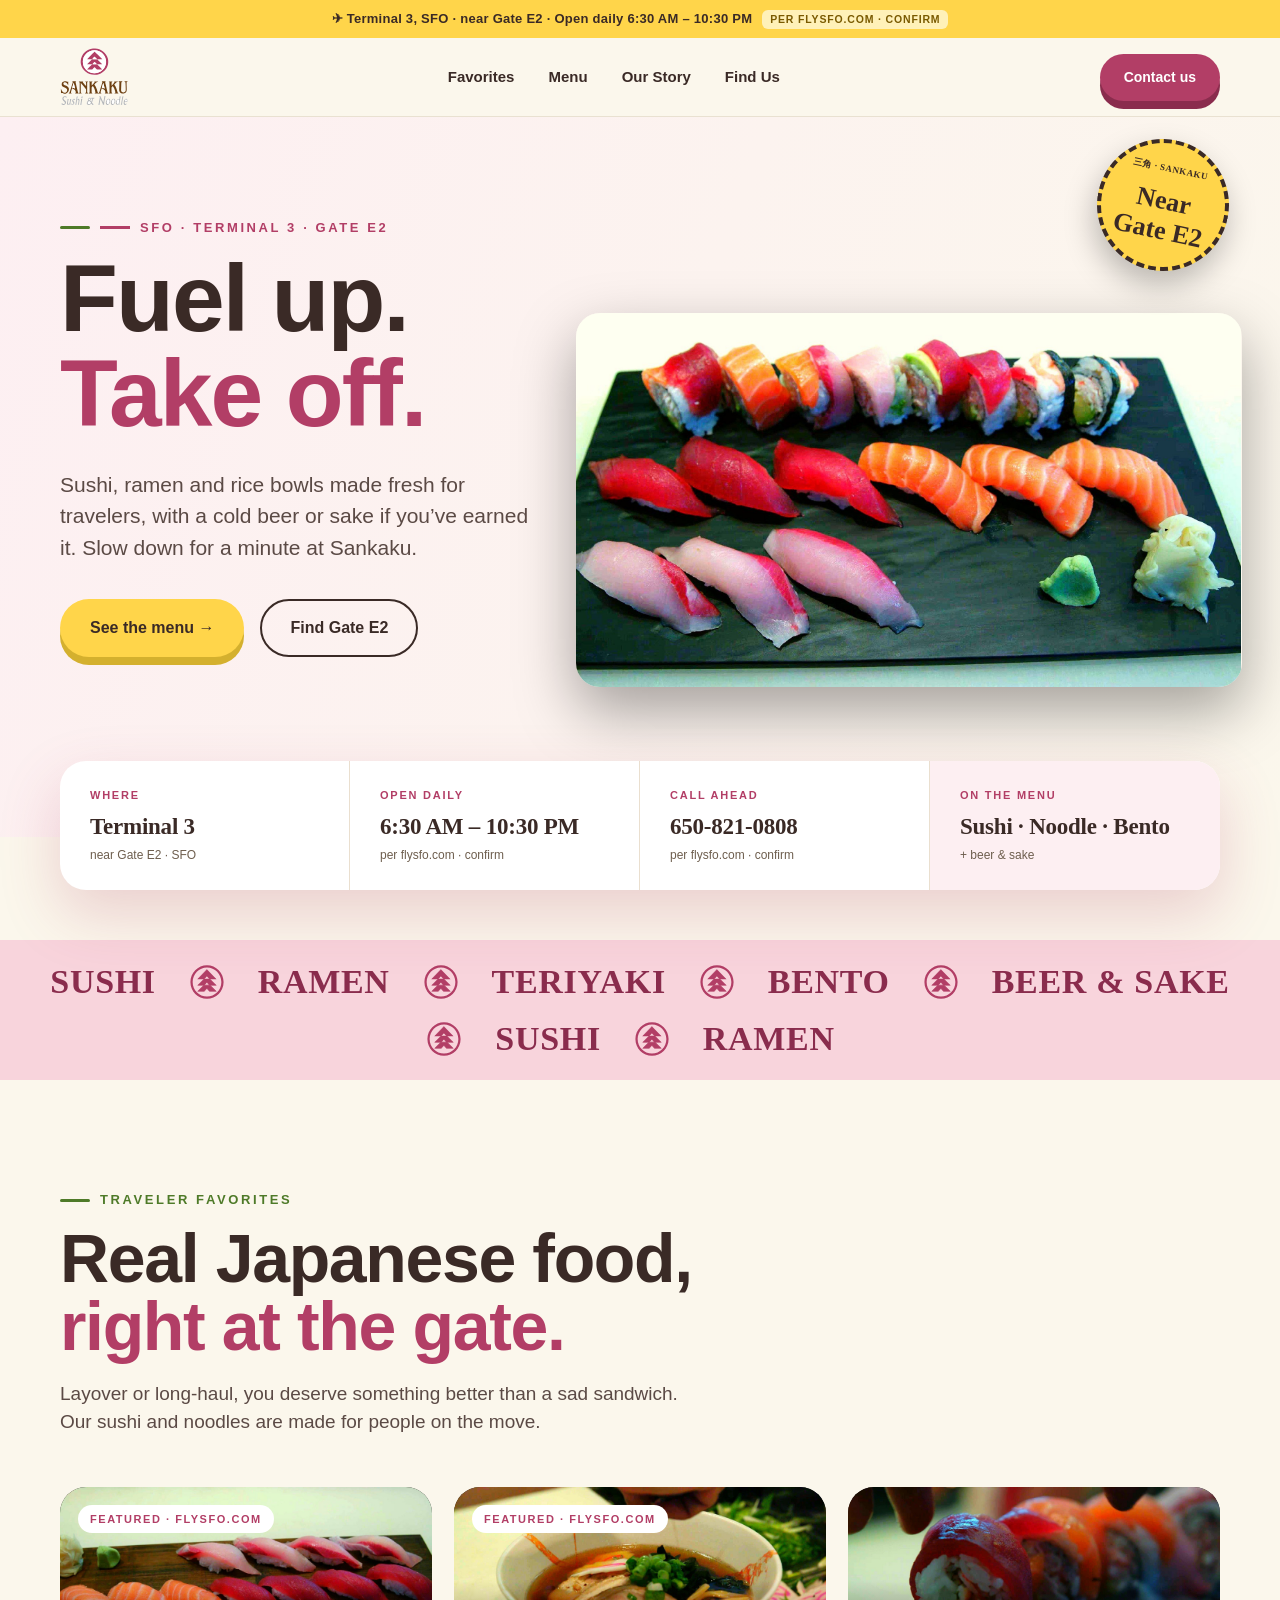
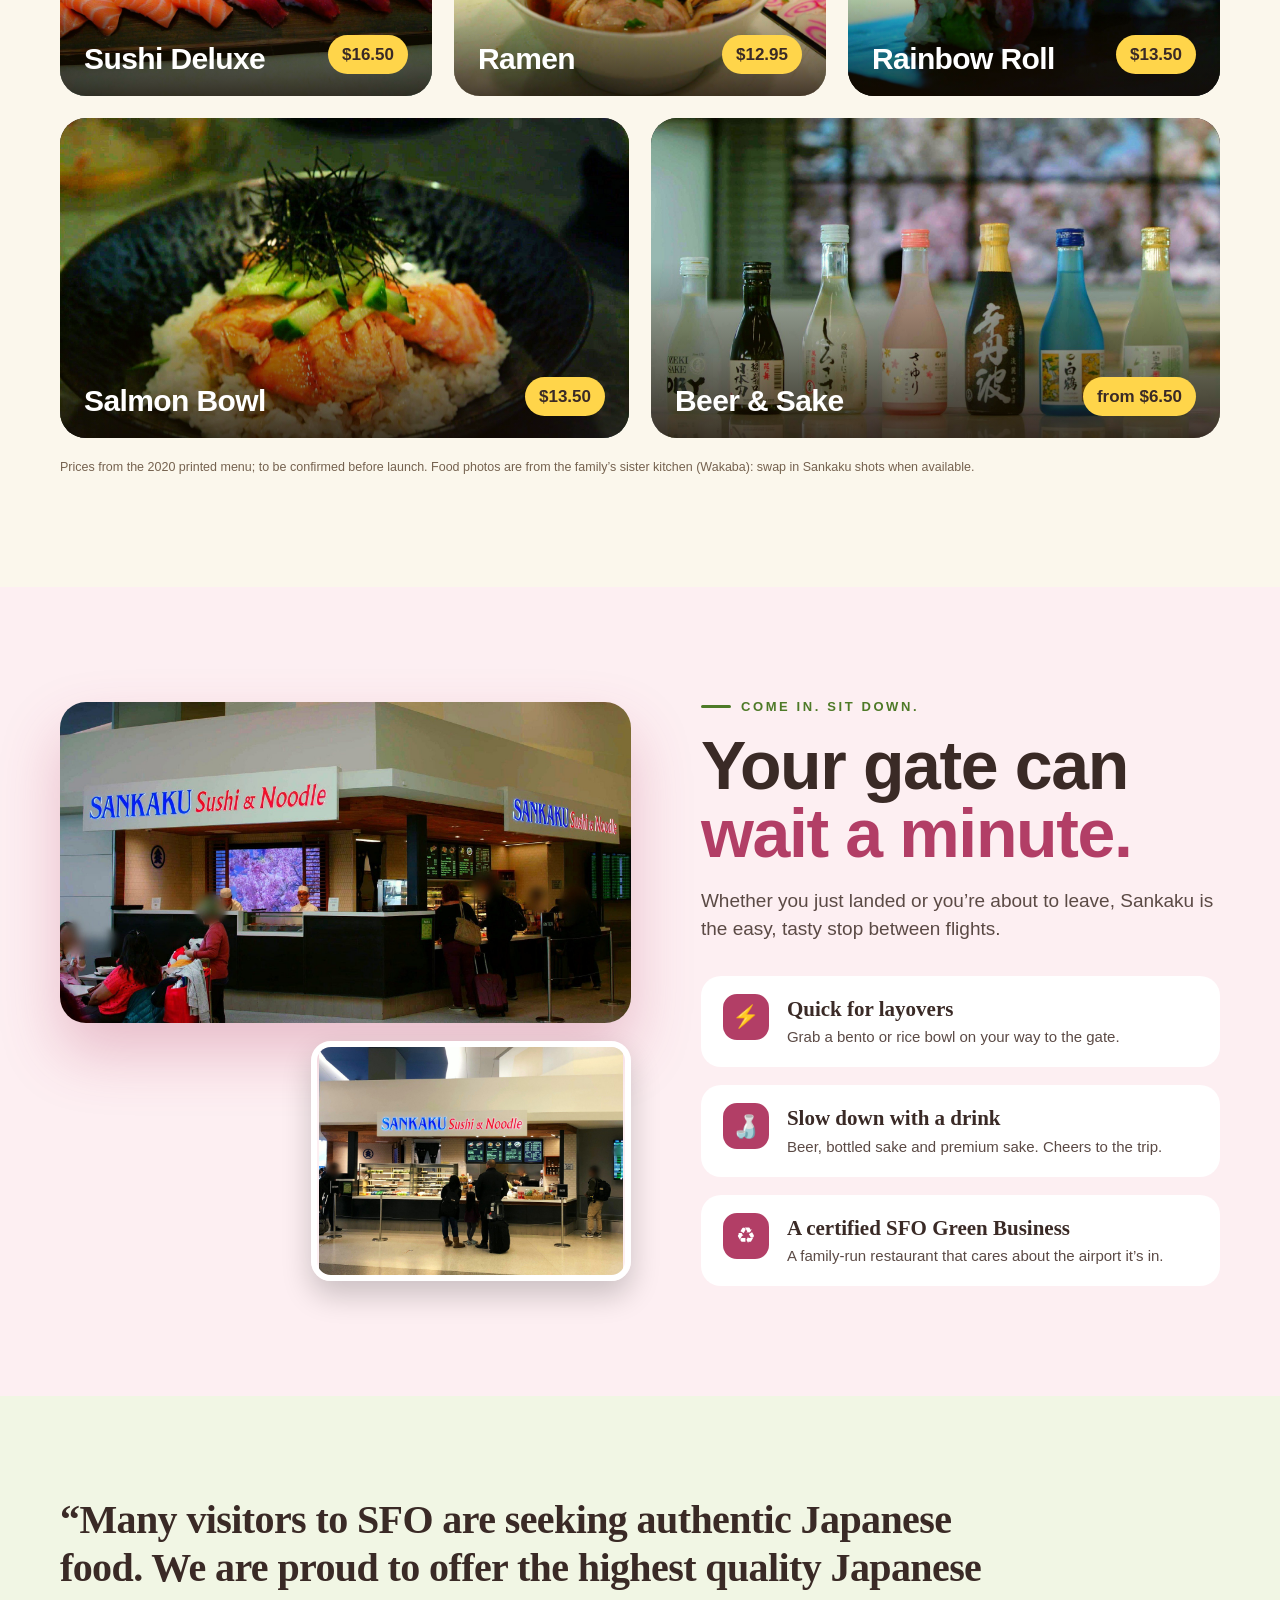
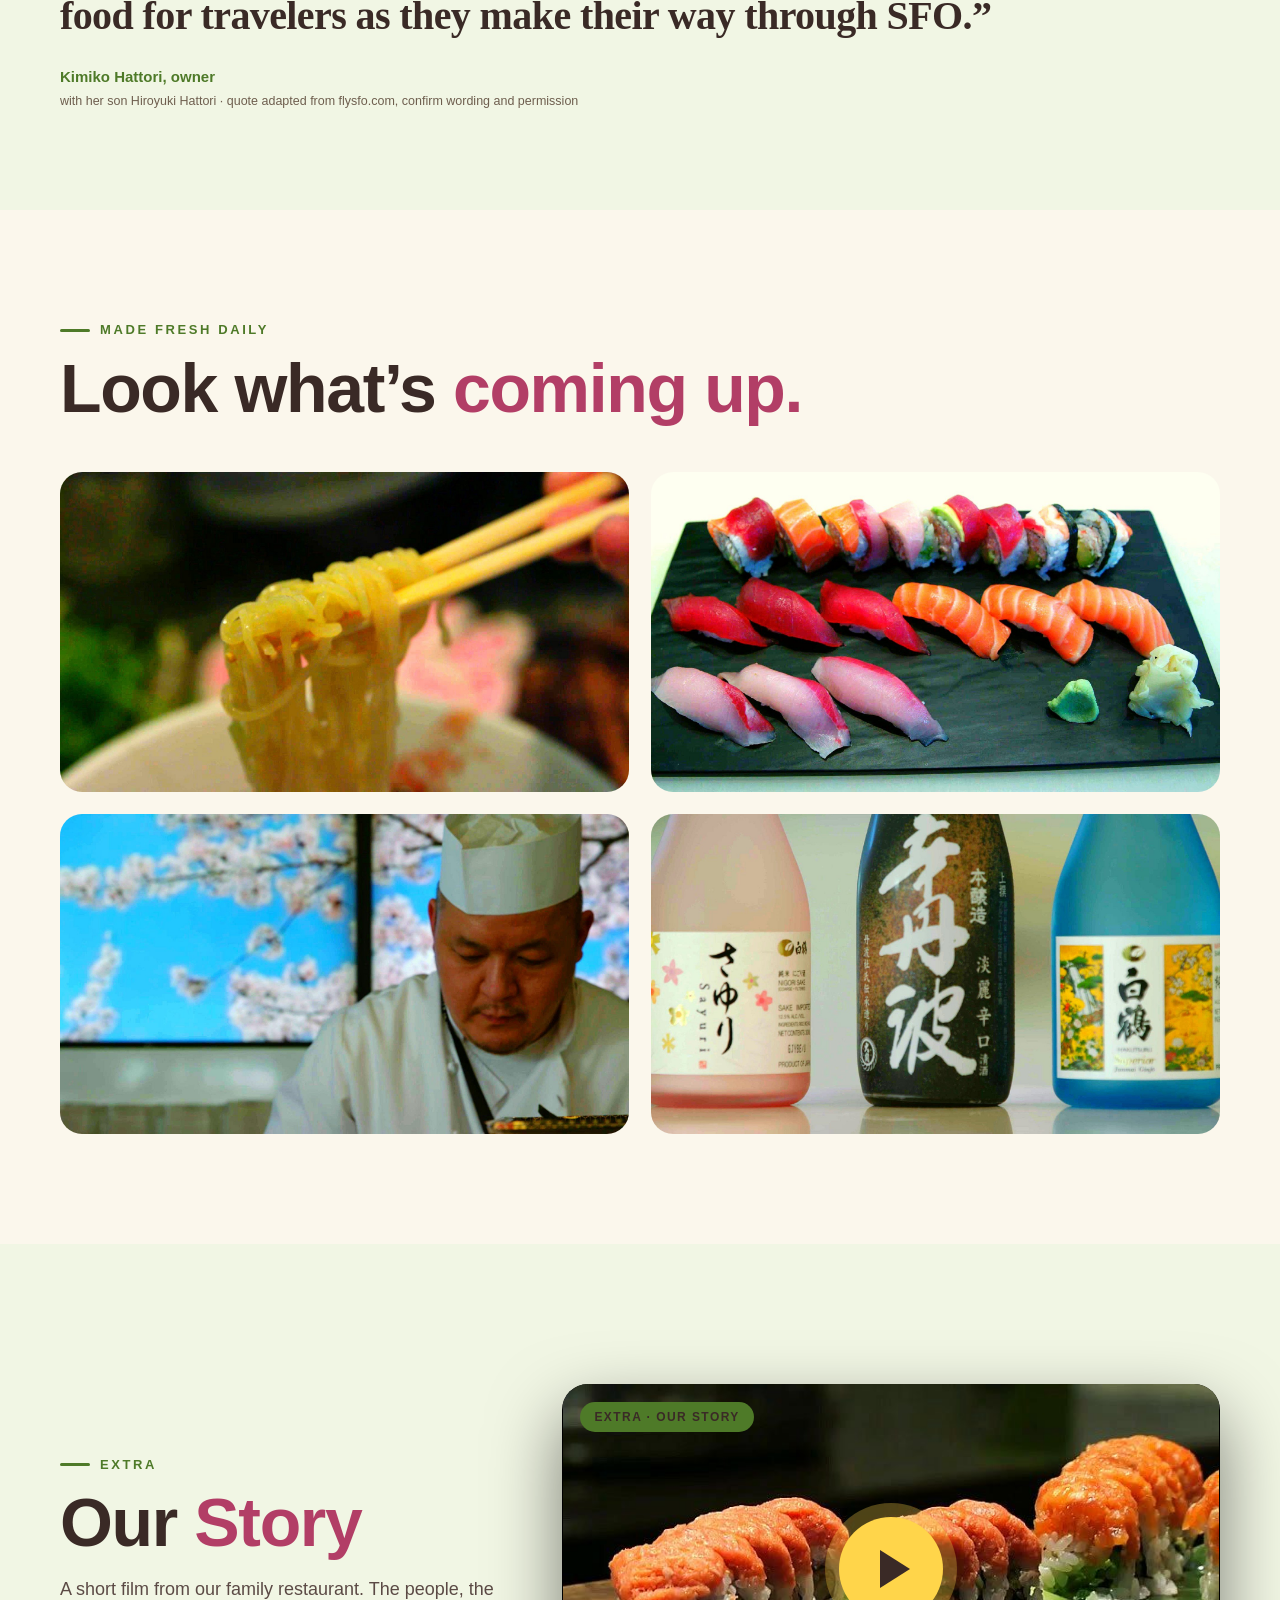
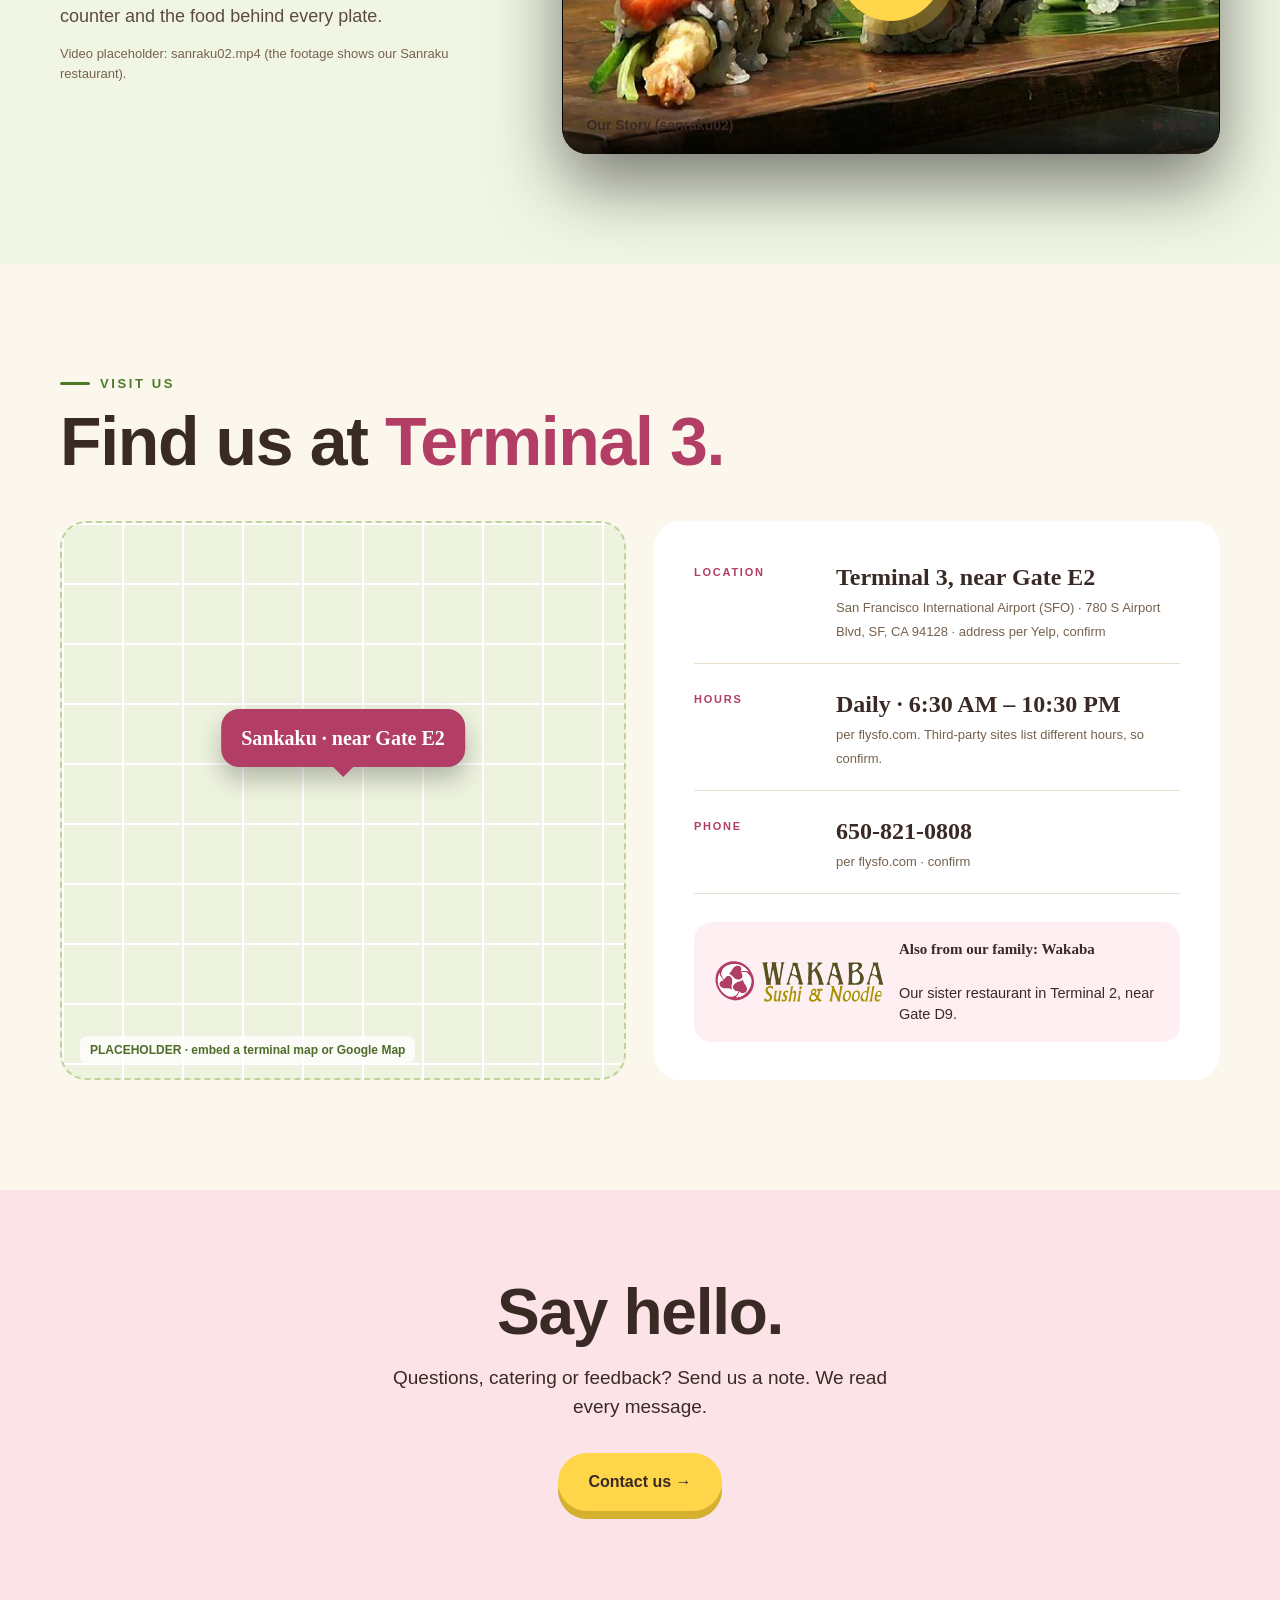
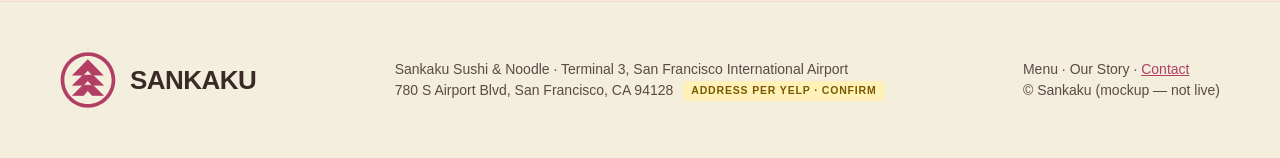
==== commit c1e34e92: "Replace mockups with seasonal Japanese palettes. Drop in the finished spring, summer, and autumn bui" ====
--- a/a/index.html
+++ b/a/index.html
@@ -3,10 +3,10 @@
 <ul><li><a href="index.html#favs">Favorites</a></li><li><a href="menu.html" class="">Menu</a></li><li><a href="index.html#story">Our Story</a></li><li><a href="index.html#visit">Find Us</a></li></ul>
 <a class="btn pri sm" href="https://sanraku.typeform.com/to/Hzg8wcPF">Contact us</a></div></nav>
 <header class="hero"><div class="bg"></div><div class="wrap">
- <div class="eyebrow" style="color:var(--sun)"><span style="background:var(--sun);width:30px;height:3px;display:block"></span>SFO · Terminal 3 · Gate E2</div>
+ <div class="eyebrow" style="color:var(--brand)"><span style="background:var(--brand);width:30px;height:3px;display:block"></span>SFO · Terminal 3 · Gate E2</div>
  <h1>Fuel up.<br><em>Take off.</em></h1>
  <p class="lead">Sushi, ramen and rice bowls made fresh for travelers, with a cold beer or sake if you’ve earned it. Slow down for a minute at Sankaku.</p>
- <div class="row"><a class="btn sun" href="menu.html">See the menu →</a><a class="btn ghost" href="#visit" style="background:transparent;color:#fff;border-color:#fff">Find Gate E2</a></div>
+ <div class="row"><a class="btn sun" href="menu.html">See the menu →</a><a class="btn ghost" href="#visit" style="background:transparent;color:var(--ink);border-color:var(--ink)">Find Gate E2</a></div>
  <div class="sticker"><div><small>三角 · SANKAKU</small><span>Near<br>Gate E2</span></div></div>
 </div></header>
 <div class="facts">
@@ -15,7 +15,7 @@
  <div><small>Call ahead</small><b>650-821-0808</b><i>per flysfo.com · confirm</i></div>
  <div><small>On the menu</small><b>Sushi · Noodle · Bento</b><i>+ beer &amp; sake</i></div>
 </div>
-<div class="marqw"><div class="marq"><span>SUSHI</span><img src="../assets/logo/emblem-white.svg"><span>RAMEN</span><img src="../assets/logo/emblem-white.svg"><span>TERIYAKI</span><img src="../assets/logo/emblem-white.svg"><span>BENTO</span><img src="../assets/logo/emblem-white.svg"><span>BEER &amp; SAKE</span><img src="../assets/logo/emblem-white.svg"><span>SUSHI</span><img src="../assets/logo/emblem-white.svg"><span>RAMEN</span></div></div>
+<div class="marqw"><div class="marq"><span>SUSHI</span><img src="../assets/logo/emblem-a.svg"><span>RAMEN</span><img src="../assets/logo/emblem-a.svg"><span>TERIYAKI</span><img src="../assets/logo/emblem-a.svg"><span>BENTO</span><img src="../assets/logo/emblem-a.svg"><span>BEER &amp; SAKE</span><img src="../assets/logo/emblem-a.svg"><span>SUSHI</span><img src="../assets/logo/emblem-a.svg"><span>RAMEN</span></div></div>
 <section id="favs"><div class="wrap">
  <div class="eyebrow">Traveler favorites</div>
  <h2>Real Japanese food,<br><em>right at the gate.</em></h2>
@@ -43,7 +43,7 @@
 <section><div class="wrap"><div class="eyebrow">Made fresh daily</div><h2>Look what’s <em>coming up.</em></h2>
  <div class="gal"><div><img src="../assets/noodles.jpg"></div><div><img src="../assets/platter.jpg"></div><div><img src="../assets/chef.jpg"></div><div><img src="../assets/sake_labels.jpg"></div></div></div></section>
 <section class="story" id="story" style="padding-top:140px"><div class="wrap grid">
- <div><div class="eyebrow">Extra</div><h2>Our <em>Story</em></h2><p>A short film from our family restaurant. The people, the counter and the food behind every plate.</p><p style="margin-top:14px;font-size:13px;color:#a99880">Video placeholder: sanraku02.mp4 (the footage shows our Sanraku restaurant).</p></div>
+ <div><div class="eyebrow">Extra</div><h2>Our <em>Story</em></h2><p>A short film from our family restaurant. The people, the counter and the food behind every plate.</p><p style="margin-top:14px;font-size:13px;color:#75624F">Video placeholder: sanraku02.mp4 (the footage shows our Sanraku restaurant).</p></div>
  <div class="player"><img src="../assets/story.jpg"><span class="lbl">EXTRA · OUR STORY</span><div class="play"></div><div class="bar"><span>Our Story (sanraku02)</span><span>▶ 0:00</span></div></div>
 </div></section>
 <section class="visit" id="visit"><div class="wrap"><div class="eyebrow">Visit us</div><h2>Find us at <em>Terminal 3.</em></h2>
@@ -55,5 +55,5 @@
   <div class="sister"><img src="../assets/logo/logo_wakaba_a.svg"><div><b>Also from our family: Wakaba</b><br>Our sister restaurant in Terminal 2, near Gate D9.</div></div>
  </div></div></div></section>
 <div class="contact"><div class="wrap"><h2>Say hello.</h2><p>Questions, catering or feedback? Send us a note. We read every message.</p><a class="btn sun" href="https://sanraku.typeform.com/to/Hzg8wcPF">Contact us →</a></div></div>
-<footer><div class="wrap"><div style="display:flex;align-items:center;gap:14px"><img src="../assets/logo/emblem-white.svg" alt="Sankaku"><span class="disp" style="font-size:26px;color:#fff;font-weight:800">SANKAKU</span></div><div>Sankaku Sushi &amp; Noodle · Terminal 3, San Francisco International Airport<br>780 S Airport Blvd, San Francisco, CA 94128 <span class="ph-tag">address per Yelp · confirm</span></div><div>Menu · Our Story · <a href="https://sanraku.typeform.com/to/Hzg8wcPF"><u>Contact</u></a><br>© Sankaku (mockup — not live)</div></div></footer>
+<footer><div class="wrap"><div style="display:flex;align-items:center;gap:14px"><img src="../assets/logo/emblem-a.svg" alt="Sankaku"><span class="disp" style="font-size:26px;color:#fff;font-weight:800">SANKAKU</span></div><div>Sankaku Sushi &amp; Noodle · Terminal 3, San Francisco International Airport<br>780 S Airport Blvd, San Francisco, CA 94128 <span class="ph-tag">address per Yelp · confirm</span></div><div>Menu · Our Story · <a href="https://sanraku.typeform.com/to/Hzg8wcPF"><u>Contact</u></a><br>© Sankaku (mockup — not live)</div></div></footer>
 <div class="sticky-cta"><a href="menu.html">Menu</a><a href="tel:+16508210808">Call</a><a href="index.html#visit">Find us</a></div></body></html>
--- a/a/style.css
+++ b/a/style.css
@@ -1,4 +1,4 @@
-:root{--brand:#C73B09;--brand-d:#8F2A05;--sky:#FFF0DF;--sky2:#FFDDB8;--sun:#FFC83D;--coral:#C62F45;--cream:#FFF8EC;--ink:#2C1B0B;--brown:#6D4011;--r:26px}
+:root{--brand:#B23E66;--brand-d:#8A2C4D;--sky:#FDEFF2;--sky2:#F8D4DC;--sun:#FFD54A;--coral:#4E7A28;--cream:#FBF7EC;--ink:#3A2A26;--brown:#7A5A4A;--r:26px}
 *{box-sizing:border-box;margin:0;padding:0}
 html,body{overflow-x:clip}
 html{scroll-behavior:smooth}
@@ -9,7 +9,7 @@
 .wrap{max-width:1240px;margin:0 auto;padding:0 40px}
 .strip{background:var(--sun);color:var(--ink);font-size:13px;font-weight:600;text-align:center;padding:9px 16px;letter-spacing:.02em}
 .strip b{font-weight:800}
-nav.top{position:sticky;top:0;z-index:50;background:rgba(255,248,236,.92);backdrop-filter:blur(10px);border-bottom:1px solid rgba(109,64,17,.12)}
+nav.top{position:sticky;top:0;z-index:50;background:rgba(251,247,236,.92);backdrop-filter:blur(10px);border-bottom:1px solid rgba(109,64,17,.12)}
 nav.top .wrap{display:flex;align-items:center;justify-content:space-between;height:78px}
 nav.top img.logo{height:58px}
 nav.top ul{display:flex;gap:34px;list-style:none;font-weight:600;font-size:15px}
@@ -17,27 +17,27 @@
 .btn{display:inline-flex;align-items:center;gap:10px;padding:15px 28px;border-radius:999px;font-weight:700;font-size:16px;transition:.2s;border:2px solid transparent;cursor:pointer}
 .btn.pri{background:var(--brand);color:#fff;box-shadow:0 8px 0 var(--brand-d)}
 .btn.pri:hover{transform:translateY(3px);box-shadow:0 5px 0 var(--brand-d)}
-.btn.sun{background:var(--sun);color:var(--ink);box-shadow:0 8px 0 #d9a21a}
+.btn.sun{background:var(--sun);color:var(--ink);box-shadow:0 8px 0 #D4B02E}
 .btn.ghost{background:#fff;color:var(--ink);border-color:var(--ink)}
 .btn.sm{padding:11px 22px;font-size:14px;box-shadow:0 5px 0 var(--brand-d)}
 /* hero */
 .hero{position:relative;min-height:720px;color:#fff;display:flex;align-items:center;isolation:isolate;overflow:hidden}
 .hero .bg{position:absolute;inset:0;z-index:-2;background:url(../assets/platter.jpg) 62% 50%/cover}
-.hero:after{content:"";position:absolute;inset:0;z-index:-1;background:linear-gradient(95deg,rgba(120,30,4,.92) 0%,rgba(199,59,9,.78) 36%,rgba(199,59,9,0) 68%)}
+.hero:after{content:"";position:absolute;inset:0;z-index:-1;background:linear-gradient(95deg,rgba(138,44,77,.92) 0%,rgba(178,62,102,.78) 36%,rgba(178,62,102,0) 68%)}
 .hero .wrap{width:100%;padding-top:50px;padding-bottom:130px}
 .hero h1{font-size:136px;font-weight:800;max-width:700px}
 .hero h1 em{font-style:normal;color:var(--sun)}
-.hero p.lead{font-size:21px;max-width:520px;margin:28px 0 36px;font-weight:500;color:#FFF4E8}
+.hero p.lead{font-size:21px;max-width:520px;margin:28px 0 36px;font-weight:500;color:#5B4A45}
 .hero .row{display:flex;gap:16px;flex-wrap:wrap}
 .hero .sticker{position:absolute;right:7%;top:120px;width:190px;height:190px;border-radius:50%;background:var(--sun);color:var(--ink);display:grid;place-items:center;text-align:center;transform:rotate(12deg);font-family:'Bricolage Grotesque';font-weight:800;line-height:1.05;box-shadow:0 14px 30px rgba(0,0,0,.25);border:5px dashed var(--ink)}
 .hero .sticker small{display:block;font-size:11px;margin-bottom:6px;font-weight:700;letter-spacing:.14em;font-family:Inter}
 .hero .sticker span{font-size:38px;display:block;line-height:1}
-.facts{position:relative;z-index:3;margin:-76px auto 0;max-width:1160px;background:#fff;border-radius:var(--r);box-shadow:0 24px 60px rgba(199,59,9,.22);display:grid;grid-template-columns:repeat(4,1fr);overflow:hidden}
+.facts{position:relative;z-index:3;margin:-76px auto 0;max-width:1160px;background:#fff;border-radius:var(--r);box-shadow:0 24px 60px rgba(178,62,102,.22);display:grid;grid-template-columns:repeat(4,1fr);overflow:hidden}
 .facts>div{padding:26px 30px;border-right:1px solid #eadfcf}
 .facts>div:last-child{border:0;background:var(--sky)}
 .facts small{display:block;font-size:11px;letter-spacing:.16em;font-weight:700;color:var(--brand);text-transform:uppercase;margin-bottom:6px}
 .facts b{white-space:nowrap;font-family:'Bricolage Grotesque';font-size:23px;font-weight:700;letter-spacing:-.01em}
-.facts i{font-style:normal;display:block;font-size:12px;color:#7a6a58;margin-top:2px}
+.facts i{font-style:normal;display:block;font-size:12px;color:#6E5E4E;margin-top:2px}
 /* marquee */
 .marqw{overflow:hidden;margin-top:70px;padding:24px 0}
 .marq{background:var(--brand);color:#fff;overflow:hidden;white-space:nowrap;padding:20px 0;transform:rotate(-1.2deg);width:104%;margin-left:-2%}
@@ -48,7 +48,7 @@
 .eyebrow:before{content:"";width:30px;height:3px;background:var(--coral);border-radius:3px}
 h2{font-size:68px;font-weight:800;margin-bottom:20px}
 h2 em{font-style:normal;color:var(--brand)}
-.sub{font-size:19px;color:#5b4a38;max-width:620px}
+.sub{font-size:19px;color:#5B4A45;max-width:620px}
 .fav{display:grid;grid-template-columns:1.2fr 1fr 1fr;grid-template-rows:330px 330px;gap:22px;margin-top:50px}
 .card{position:relative;border-radius:var(--r);overflow:hidden;background:#222;color:#fff;isolation:isolate}
 .card img{position:absolute;inset:0;width:100%;height:100%;object-fit:cover;z-index:-2;transition:transform .6s}
@@ -59,24 +59,24 @@
 .card .pr{background:var(--sun);color:var(--ink);font-weight:800;padding:7px 14px;border-radius:999px;font-size:17px;white-space:nowrap}
 .card .tag{position:absolute;top:18px;left:18px;background:#fff;color:var(--brand);font-weight:800;font-size:11px;letter-spacing:.14em;padding:6px 12px;border-radius:99px;text-transform:uppercase}
 .fav .big{grid-row:span 2}
-.note{font-size:12.5px;color:#8a7762;margin-top:20px}
+.note{font-size:12.5px;color:#75624F;margin-top:20px}
 /* chill */
 .chill{background:var(--sky);position:relative}
 .chill .grid{display:grid;grid-template-columns:1.1fr 1fr;gap:70px;align-items:center}
 .chill .pic{position:relative}
-.chill .pic img.m{border-radius:var(--r);box-shadow:0 30px 60px rgba(199,59,9,.28);aspect-ratio:4/3;object-fit:cover;width:100%;object-position:50% 40%}
+.chill .pic img.m{border-radius:var(--r);box-shadow:0 30px 60px rgba(178,62,102,.28);aspect-ratio:4/3;object-fit:cover;width:100%;object-position:50% 40%}
 .chill .pic img.s{position:absolute;right:-30px;bottom:-40px;width:42%;border-radius:20px;border:8px solid #fff;aspect-ratio:1;object-fit:cover;box-shadow:0 14px 30px rgba(0,0,0,.2)}
 .chill ul{list-style:none;margin-top:32px;display:grid;gap:18px}
 .chill li{display:flex;gap:18px;align-items:flex-start;background:#fff;padding:18px 22px;border-radius:20px}
 .chill li .ic{flex:none;width:46px;height:46px;border-radius:14px;background:var(--brand);color:#fff;display:grid;place-items:center;font-size:22px}
 .chill li b{font-family:'Bricolage Grotesque';font-size:21px;display:block}
-.chill li span{font-size:15px;color:#5b4a38}
+.chill li span{font-size:15px;color:#5B4A45}
 /* quote */
 .quote{background:var(--brand);color:#fff;position:relative;overflow:hidden;padding:100px 0}
 .quote img.wm{position:absolute;right:-60px;top:50%;transform:translateY(-50%);height:560px;opacity:.12}
 .quote blockquote{font-family:'Bricolage Grotesque';font-weight:600;font-size:40px;line-height:1.2;letter-spacing:-.015em;max-width:960px}
 .quote cite{display:block;margin-top:26px;font-style:normal;font-size:15px;font-weight:600;color:var(--sun)}
-.quote cite small{display:block;color:#FFE6CC;font-weight:400;margin-top:3px}
+.quote cite small{display:block;color:#6E5E4E;font-weight:400;margin-top:3px}
 /* gallery */
 .gal{display:grid;grid-template-columns:repeat(4,1fr);gap:18px;margin-top:50px}
 .gal div{border-radius:22px;overflow:hidden;aspect-ratio:3/4;position:relative}
@@ -87,25 +87,25 @@
 .story .eyebrow{color:var(--sun)}.story .eyebrow:before{background:var(--sun)}
 .story .grid{display:grid;grid-template-columns:.8fr 1.2fr;gap:64px;align-items:center}
 .story h2 em{color:var(--sun)}
-.story p{color:#e3d5c2;font-size:18px;max-width:440px}
+.story p{color:#5B4A45;font-size:18px;max-width:440px}
 .player{position:relative;border-radius:var(--r);overflow:hidden;aspect-ratio:16/9;background:#000;box-shadow:0 30px 70px rgba(0,0,0,.5)}
 .player img{width:100%;height:100%;object-fit:cover}
-.player .play{position:absolute;left:50%;top:50%;width:104px;height:104px;margin:-52px;border-radius:50%;background:var(--sun);display:grid;place-items:center;box-shadow:0 0 0 14px rgba(255,200,61,.3)}
+.player .play{position:absolute;left:50%;top:50%;width:104px;height:104px;margin:-52px;border-radius:50%;background:var(--sun);display:grid;place-items:center;box-shadow:0 0 0 14px rgba(255,213,74,.3)}
 .player .play:after{content:"";border-left:30px solid var(--ink);border-top:19px solid transparent;border-bottom:19px solid transparent;margin-left:8px}
 .player .bar{position:absolute;left:0;right:0;bottom:0;padding:18px 24px;background:linear-gradient(0deg,rgba(0,0,0,.75),transparent);display:flex;justify-content:space-between;font-size:14px;font-weight:600}
 .player .lbl{position:absolute;top:18px;left:18px;background:var(--coral);padding:6px 14px;border-radius:99px;font-size:12px;font-weight:800;letter-spacing:.12em}
 /* visit */
 .visit .grid{display:grid;grid-template-columns:1fr 1fr;gap:28px;margin-top:46px}
-.map{border-radius:var(--r);min-height:430px;position:relative;overflow:hidden;background:#FBEBD4;background-image:linear-gradient(#fff 2px,transparent 2px),linear-gradient(90deg,#fff 2px,transparent 2px);background-size:60px 60px;border:2px dashed #E4A878}
+.map{border-radius:var(--r);min-height:430px;position:relative;overflow:hidden;background:#EEF3DF;background-image:linear-gradient(#fff 2px,transparent 2px),linear-gradient(90deg,#fff 2px,transparent 2px);background-size:60px 60px;border:2px dashed #BFD39B}
 .map .pin{position:absolute;left:50%;top:44%;transform:translate(-50%,-100%);background:var(--brand);color:#fff;padding:14px 20px;border-radius:18px;font-family:'Bricolage Grotesque';font-weight:700;font-size:20px;box-shadow:0 12px 24px rgba(0,0,0,.25)}
 .map .pin:after{content:"";position:absolute;left:50%;bottom:-10px;margin-left:-10px;border:10px solid transparent;border-top-color:var(--brand);border-bottom:0}
-.map .ph{position:absolute;left:18px;bottom:14px;font-size:12px;font-weight:700;color:#8A4B1F;background:rgba(255,255,255,.8);padding:5px 10px;border-radius:8px}
+.map .ph{position:absolute;left:18px;bottom:14px;font-size:12px;font-weight:700;color:#4F6B2A;background:rgba(255,255,255,.8);padding:5px 10px;border-radius:8px}
 .info{background:#fff;border-radius:var(--r);padding:38px 40px;display:grid;gap:22px;align-content:start}
 .info .r{display:grid;grid-template-columns:130px 1fr;gap:12px;padding-bottom:20px;border-bottom:1px solid #eadfcf}
 .info .r:last-of-type{border:0}
 .info small{font-size:11px;letter-spacing:.16em;font-weight:800;color:var(--brand);text-transform:uppercase;padding-top:5px}
 .info b{font-family:'Bricolage Grotesque';font-size:24px;font-weight:700;display:block}
-.info span.c{font-size:13px;color:#8a7762}
+.info span.c{font-size:13px;color:#75624F}
 .sister{margin-top:6px;background:var(--sky);border-radius:18px;padding:16px 20px;font-size:14.5px;display:flex;gap:14px;align-items:center}
 .sister img{height:44px}
 .sister b{font-size:15px;font-family:Inter}
@@ -113,7 +113,7 @@
 .contact{background:var(--coral);color:#fff;text-align:center;padding:90px 0}
 .contact h2{font-size:64px}
 .contact p{max-width:520px;margin:0 auto 32px;font-size:19px}
-footer{background:var(--ink);color:#d8c9b5;padding:50px 0;font-size:14px}
+footer{background:var(--ink);color:#5B4A45;padding:50px 0;font-size:14px}
 footer .wrap{display:flex;justify-content:space-between;align-items:center;gap:30px}
 footer img{height:56px}
 .sticky-cta{display:none}
@@ -122,7 +122,7 @@
 .mh img.wm{position:absolute;right:-40px;top:-40px;height:420px;opacity:.13}
 .mh h1{font-size:110px;font-weight:800}
 .mh h1 em{font-style:normal;color:var(--sun)}
-.mh p{font-size:19px;max-width:560px;margin-top:18px;color:#FFF1E2}
+.mh p{font-size:19px;max-width:560px;margin-top:18px;color:#5B4A45}
 .mnote{background:#FFF1B8;border-bottom:1px solid #f0d777;font-size:14px;padding:12px 0;color:#6a4f00}
 .mnote b{font-weight:800}
 .catnav{position:sticky;top:78px;z-index:40;background:#fff;box-shadow:0 8px 24px rgba(44,27,11,.08)}
@@ -134,7 +134,7 @@
 .cat .hd{display:grid;grid-template-columns:1fr auto;align-items:end;gap:20px;margin-bottom:34px}
 .cat h2{font-size:66px;margin:0}
 .cat h2 small{font-family:'Noto Sans JP';font-size:24px;color:var(--coral);font-weight:700;margin-left:16px;letter-spacing:0}
-.cat .cnt{font-size:13px;font-weight:700;color:#8a7762;letter-spacing:.08em}
+.cat .cnt{font-size:13px;font-weight:700;color:#75624F;letter-spacing:.08em}
 .items{display:grid;grid-template-columns:repeat(3,1fr);gap:20px}
 .dish{background:#fff;border-radius:22px;overflow:hidden;display:flex;flex-direction:column;box-shadow:0 2px 0 #eadfcf}
 .dish .ph{aspect-ratio:var(--ar,4/3);overflow:hidden;position:relative;background:var(--sky)}
@@ -150,16 +150,16 @@
 .dish.feat{grid-column:span 2}
 .dish.feat .ph{aspect-ratio:auto;height:260px}
 .dish .chip{position:absolute;left:14px;top:14px;background:var(--coral);color:#fff;font-size:11px;letter-spacing:.12em;font-weight:800;padding:5px 11px;border-radius:99px}
-.foot{margin:60px 0 0;padding:34px 40px;background:#fff;border-radius:var(--r);border:2px dashed var(--brown);font-size:15px;color:#5b4a38;text-align:center}
+.foot{margin:60px 0 0;padding:34px 40px;background:#fff;border-radius:var(--r);border:2px dashed var(--brown);font-size:15px;color:#5B4A45;text-align:center}
 .foot b{display:block;font-family:'Bricolage Grotesque';font-size:22px;color:var(--ink);margin-bottom:6px}
-.src{font-size:12px;color:#8a7762;text-align:center;margin:20px 0 90px}
+.src{font-size:12px;color:#75624F;text-align:center;margin:20px 0 90px}
 @media(max-width:700px){
  .wrap{padding:0 20px}
  .strip{font-size:11px;padding:8px 10px}
  nav.top .wrap{height:64px}nav.top img.logo{height:46px}nav.top ul{display:none}
  .hero{min-height:760px;align-items:flex-start}
- .hero .bg{background-position:72% 60%;background-size:auto 70%;background-repeat:no-repeat;background-color:#FFDDB8;background-position:100% 100%}
- .hero:after{background:linear-gradient(180deg,rgba(120,30,4,.95) 0%,rgba(199,59,9,.85) 48%,rgba(199,59,9,0) 72%)}
+ .hero .bg{background-position:72% 60%;background-size:auto 70%;background-repeat:no-repeat;background-color:#F8D4DC;background-position:100% 100%}
+ .hero:after{background:linear-gradient(180deg,rgba(138,44,77,.95) 0%,rgba(178,62,102,.85) 48%,rgba(178,62,102,0) 72%)}
  .hero h1{font-size:76px}
  .hero p.lead{font-size:17px;margin:18px 0 24px}
  .hero .sticker{width:104px;height:104px;right:14px;top:auto;bottom:210px;border-width:3px}
@@ -237,7 +237,7 @@
  .hero p.lead{font-size:clamp(16px,4.4vw,18px);line-height:1.55;margin:18px 0 24px;max-width:none}
  .hero .row{gap:12px}.hero .row .btn{flex:1 1 auto}
  .hero .bg{background-size:cover;background-position:30% 50%;top:auto;height:300px}
- .hero:after{background:linear-gradient(180deg,rgba(120,30,4,.97) 0%,rgba(199,59,9,.92) 58%,rgba(199,59,9,.0) 100%)}
+ .hero:after{background:linear-gradient(180deg,rgba(138,44,77,.97) 0%,rgba(178,62,102,.92) 58%,rgba(178,62,102,.0) 100%)}
  .hero .eyebrow{font-size:12px}
  .hero .sticker{width:108px;height:108px;right:16px;bottom:200px;top:auto;border-width:3px}
  .hero .sticker span{font-size:22px;line-height:1.05}
@@ -280,7 +280,7 @@
  .story .grid{grid-template-columns:1fr;gap:32px}
  .story p{font-size:17px;max-width:none}
  .story p[style]{font-size:13px!important}
- .player .play{width:72px;height:72px;margin:-36px;box-shadow:0 0 0 9px rgba(255,200,61,.3)}
+ .player .play{width:72px;height:72px;margin:-36px;box-shadow:0 0 0 9px rgba(255,213,74,.3)}
  .player .play:after{border-left-width:22px;border-top-width:14px;border-bottom-width:14px;margin-left:6px}
  .player .bar{padding:12px 16px;font-size:13px}.player .lbl{font-size:12px;top:12px;left:12px}
  .visit .grid{grid-template-columns:1fr;gap:20px;margin-top:30px}
@@ -362,7 +362,7 @@
  /* chill photos stacked, full size */
  .chill .grid{gap:36px}
  .chill .pic{display:grid;gap:14px}
- .chill .pic img.m,.chill .pic img.s{position:static;width:100%;aspect-ratio:auto;height:auto;object-fit:contain;border-radius:18px;box-shadow:0 10px 24px rgba(199,59,9,.2)}
+ .chill .pic img.m,.chill .pic img.s{position:static;width:100%;aspect-ratio:auto;height:auto;object-fit:contain;border-radius:18px;box-shadow:0 10px 24px rgba(178,62,102,.2)}
  .chill .pic img.s{border:5px solid #fff}
  /* gallery: one column, whole photos */
  .gal{grid-template-columns:1fr;gap:16px}
@@ -440,3 +440,31 @@
  .catnav .wrap{max-width:900px;margin-left:auto;margin-right:auto}
  .sticky-cta{left:50%;right:auto;width:min(560px,calc(100% - 16px));transform:translateX(-50%)}
 }
+
+/* ===== SEASON A: 春 Spring. 桜色 / 薄紅 / 若草・萌黄 / 生成り. Pale surfaces, deeper tints only for buttons, links and text accents ===== */
+body{background:#FBF7EC}
+nav.top{background:rgba(251,247,236,.94)}
+.hero,.hero[style]{color:var(--ink);background:linear-gradient(110deg,#FDEFF2 0%,#FBF7EC 100%)}
+.hero:after{display:none}
+.hero h1 em{color:var(--brand)}
+.hero .bg{background-color:transparent}
+.marq{background:var(--sky2);color:var(--brand-d)}
+.quote{background:#F1F6E4;color:var(--ink)}
+.quote cite{color:var(--coral)}
+.quote blockquote{color:var(--ink)}
+.story{background:#F1F6E4;color:var(--ink)}
+.story .eyebrow{color:var(--coral)}.story .eyebrow:before{background:var(--coral)}
+.story h2,.story h2 em{color:var(--ink)}.story h2 em{color:var(--brand)}
+.mh{background:linear-gradient(180deg,#FDEFF2,#FBF7EC);color:var(--ink)}
+.mh h1 em{color:var(--brand)}
+.contact{background:#FBE3E8;color:var(--ink)}
+.contact h2,.contact p{color:var(--ink)}
+footer{background:#F4EEDC;color:#5B4A45;border-top:1px solid #E7DDC6}
+footer .disp{color:var(--ink)!important}
+footer a{color:var(--brand)}
+.map{background-color:#EEF3DF}
+.chill{background:var(--sky)}
+.catnav a{background:var(--sky);color:var(--brand-d)}
+.catnav a:first-child{background:var(--brand);color:#fff}
+.btn.pri{box-shadow:0 8px 0 var(--brand-d)}
+.sister{background:var(--sky)}
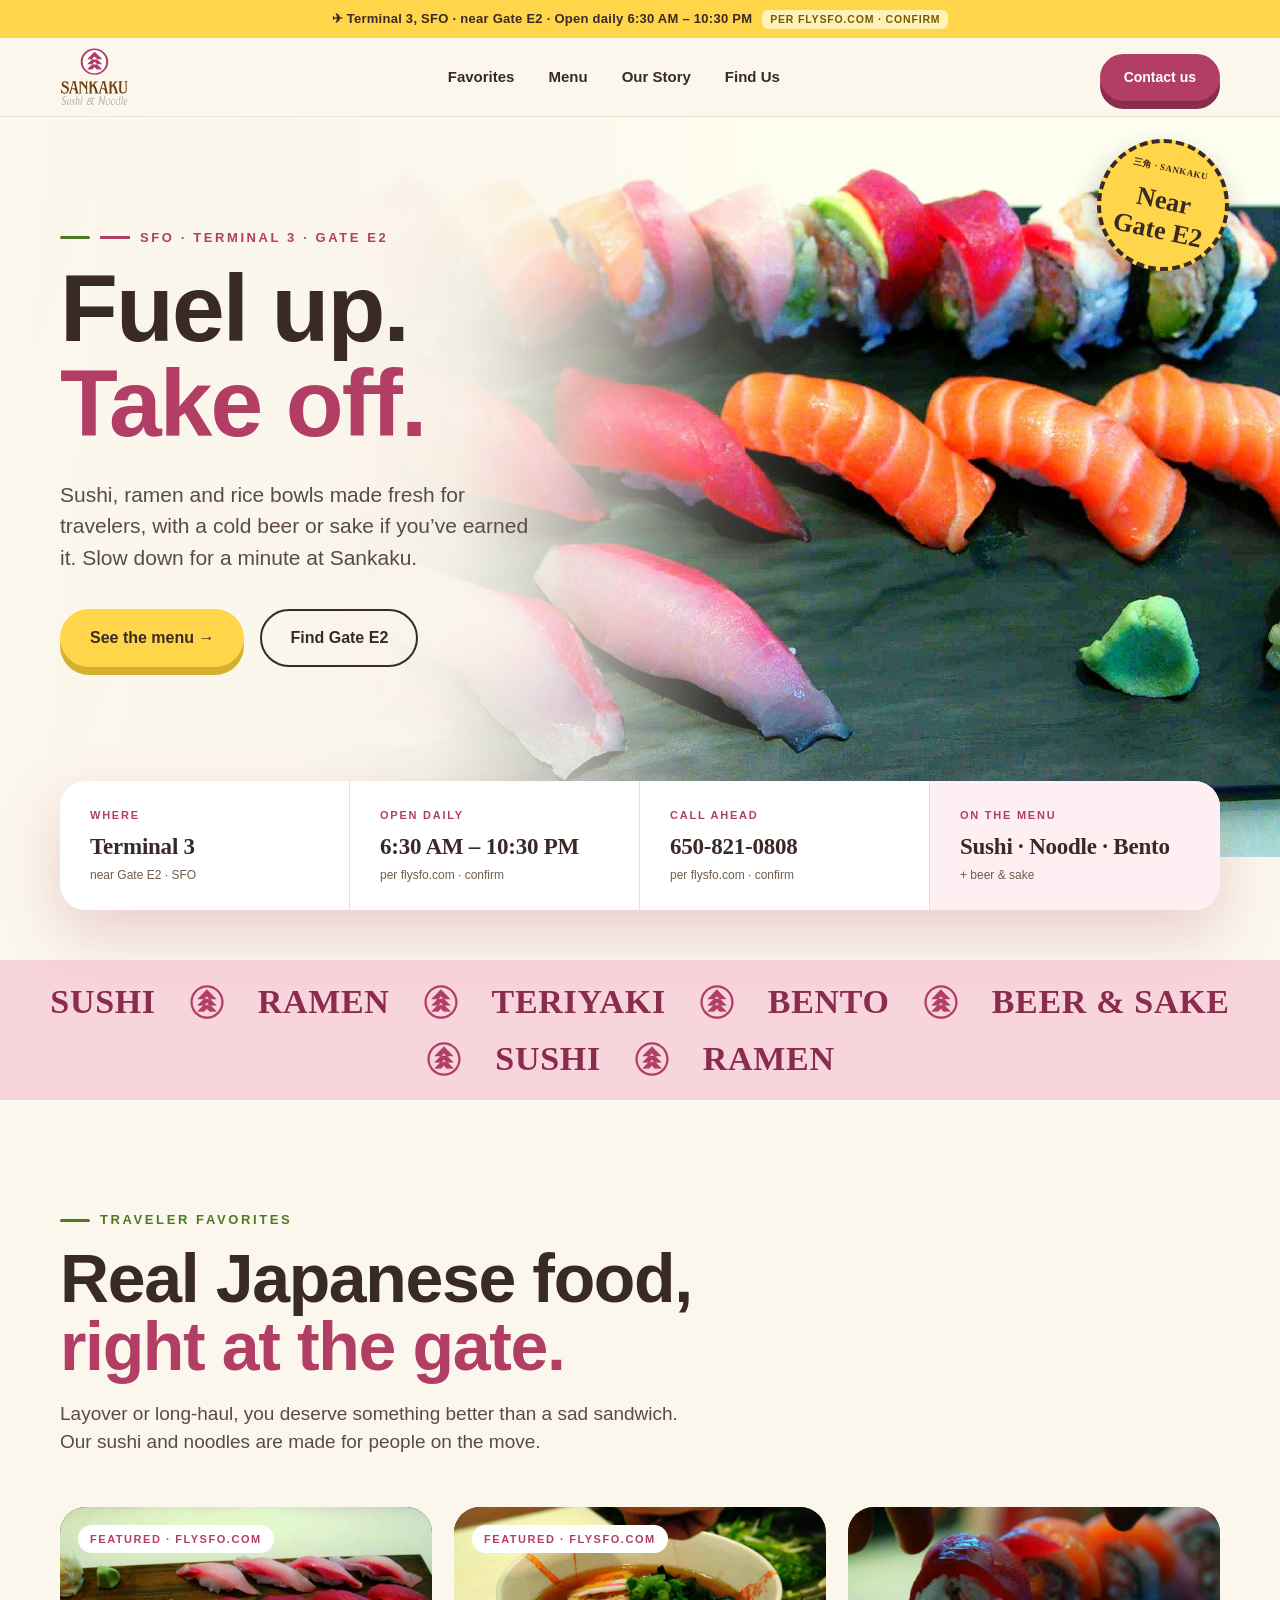
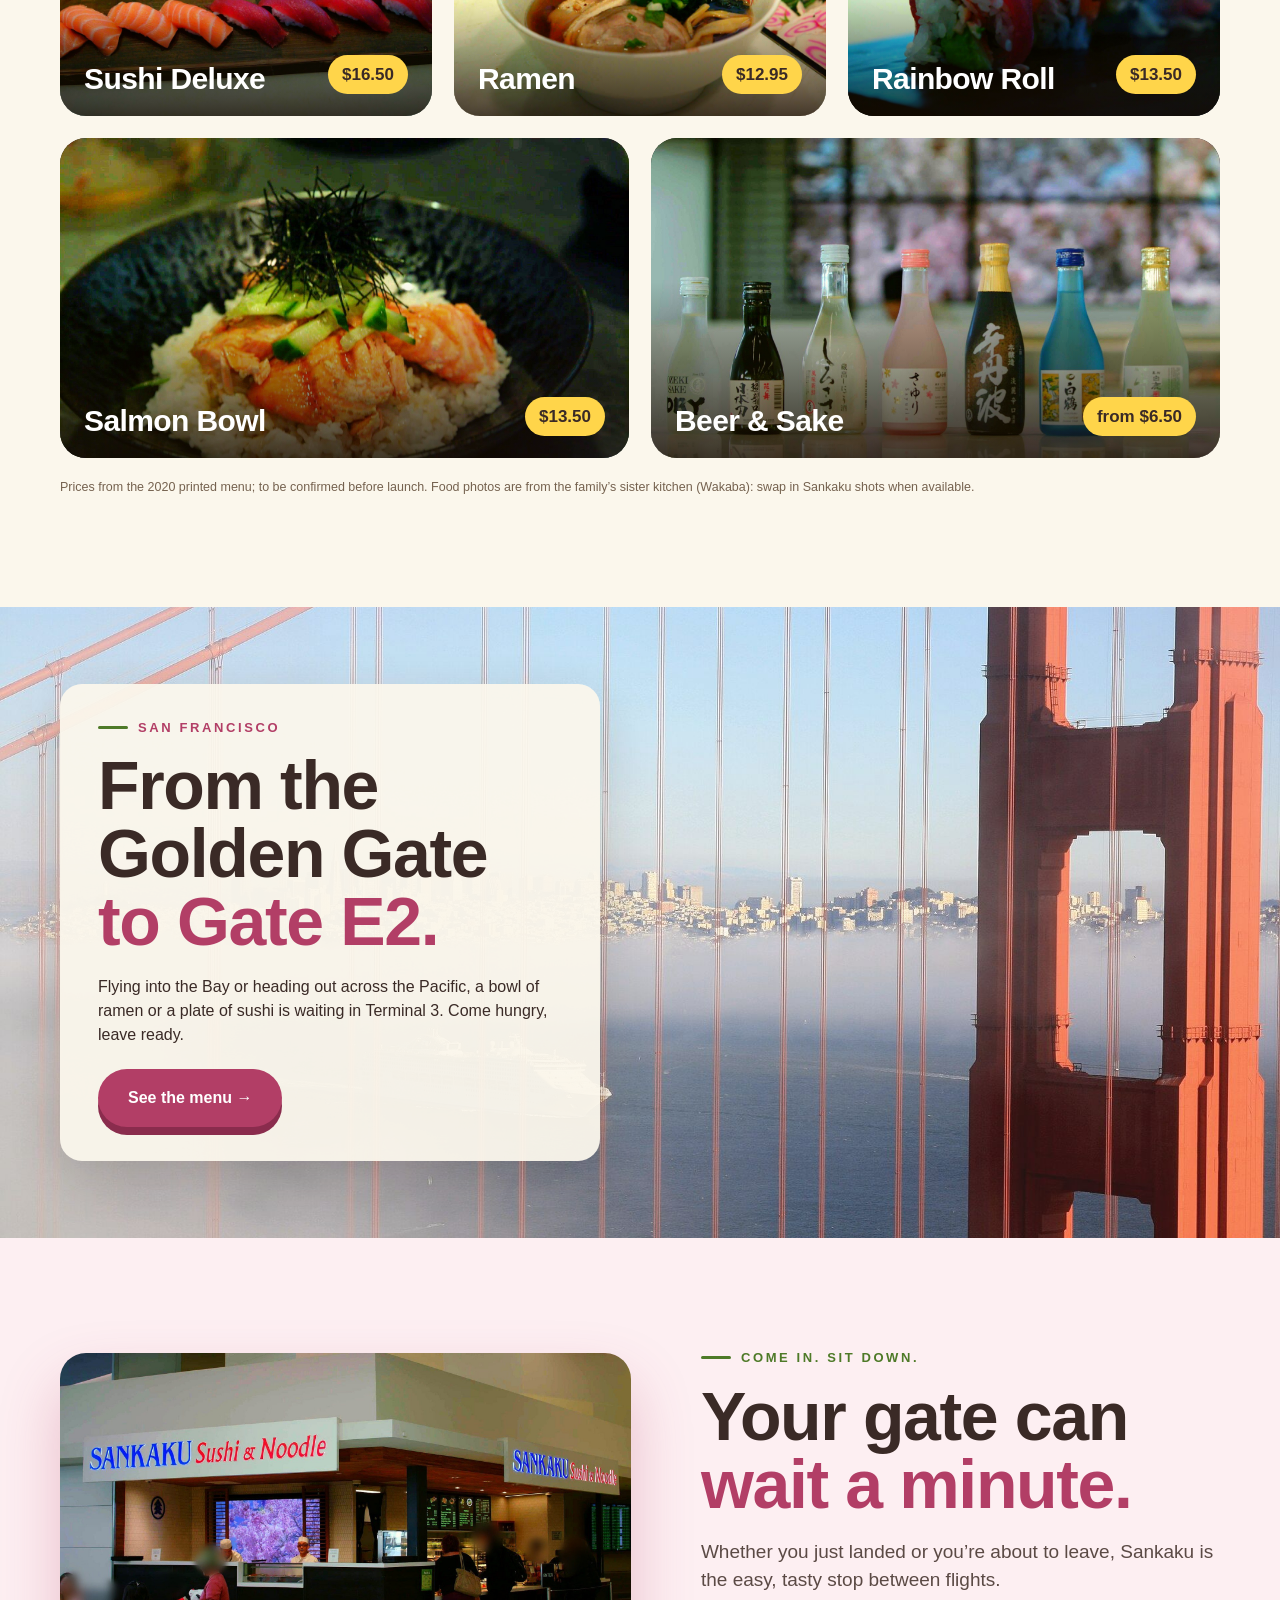
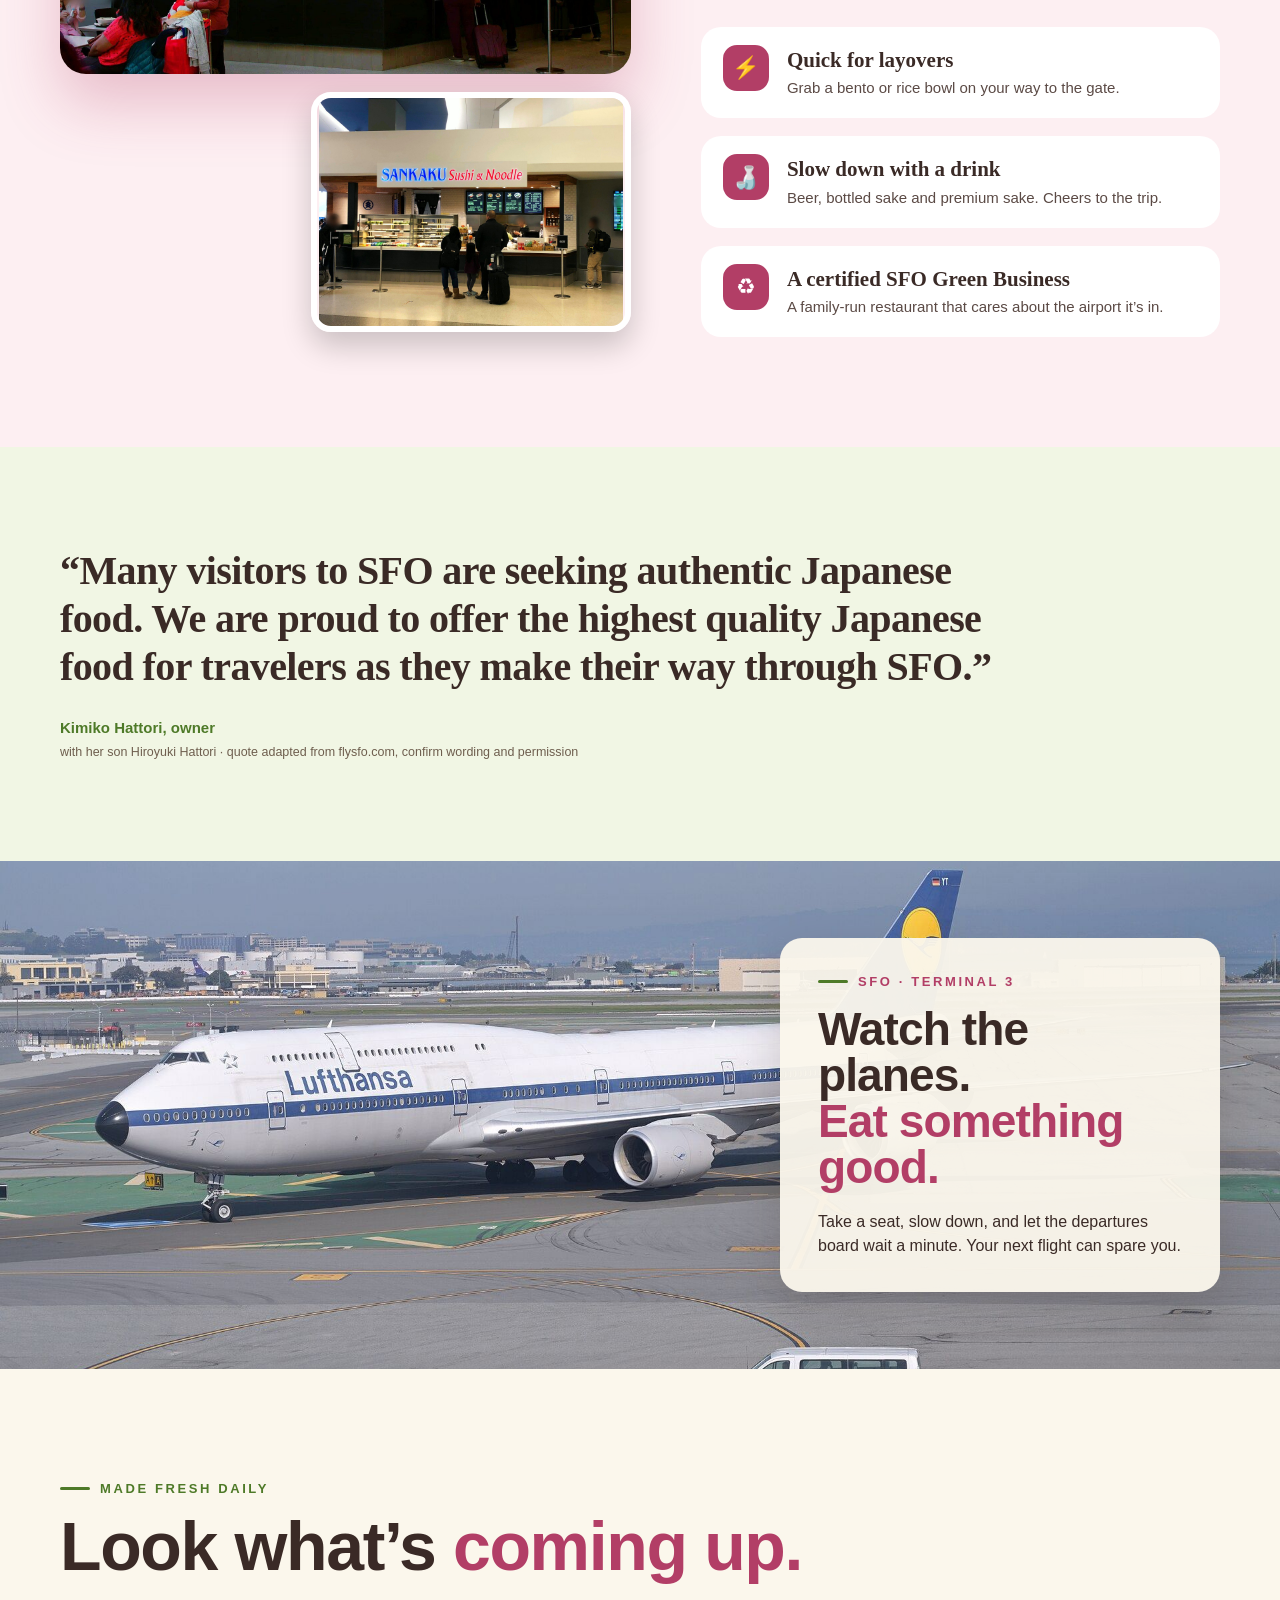
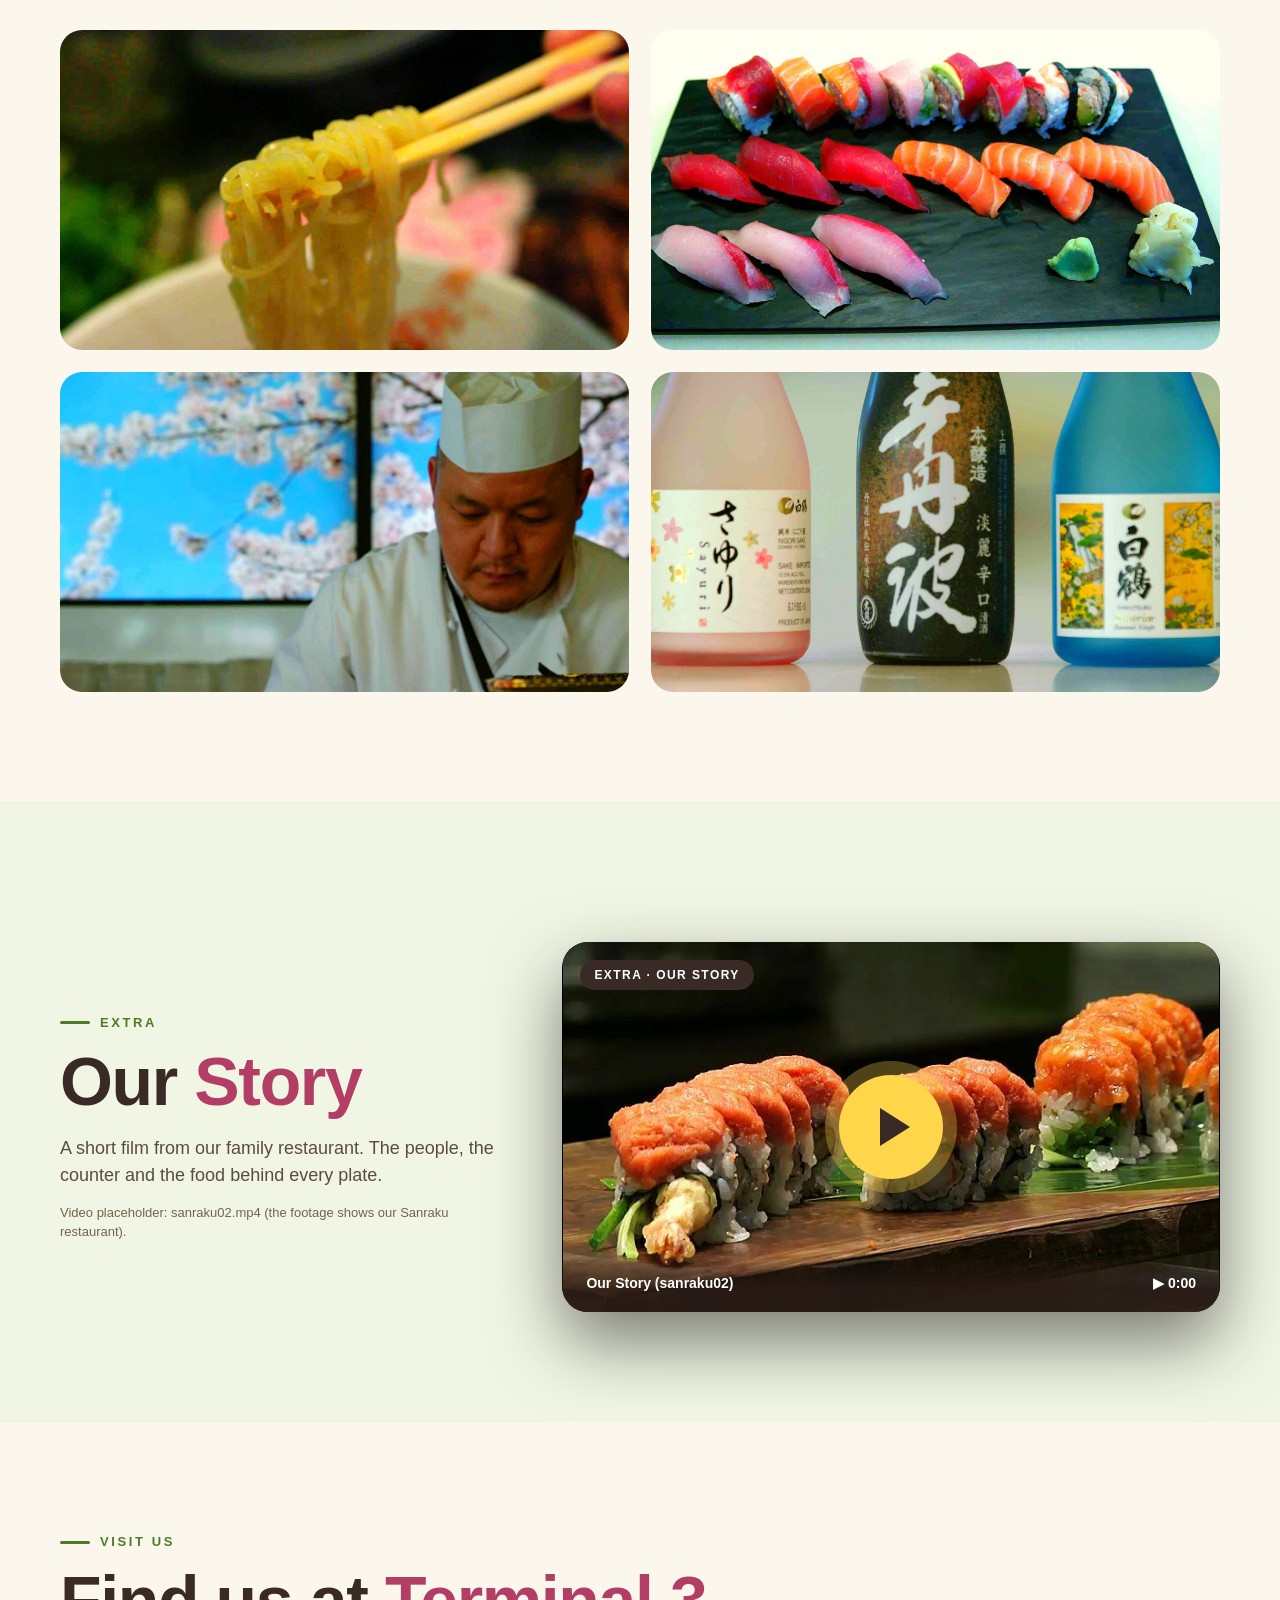
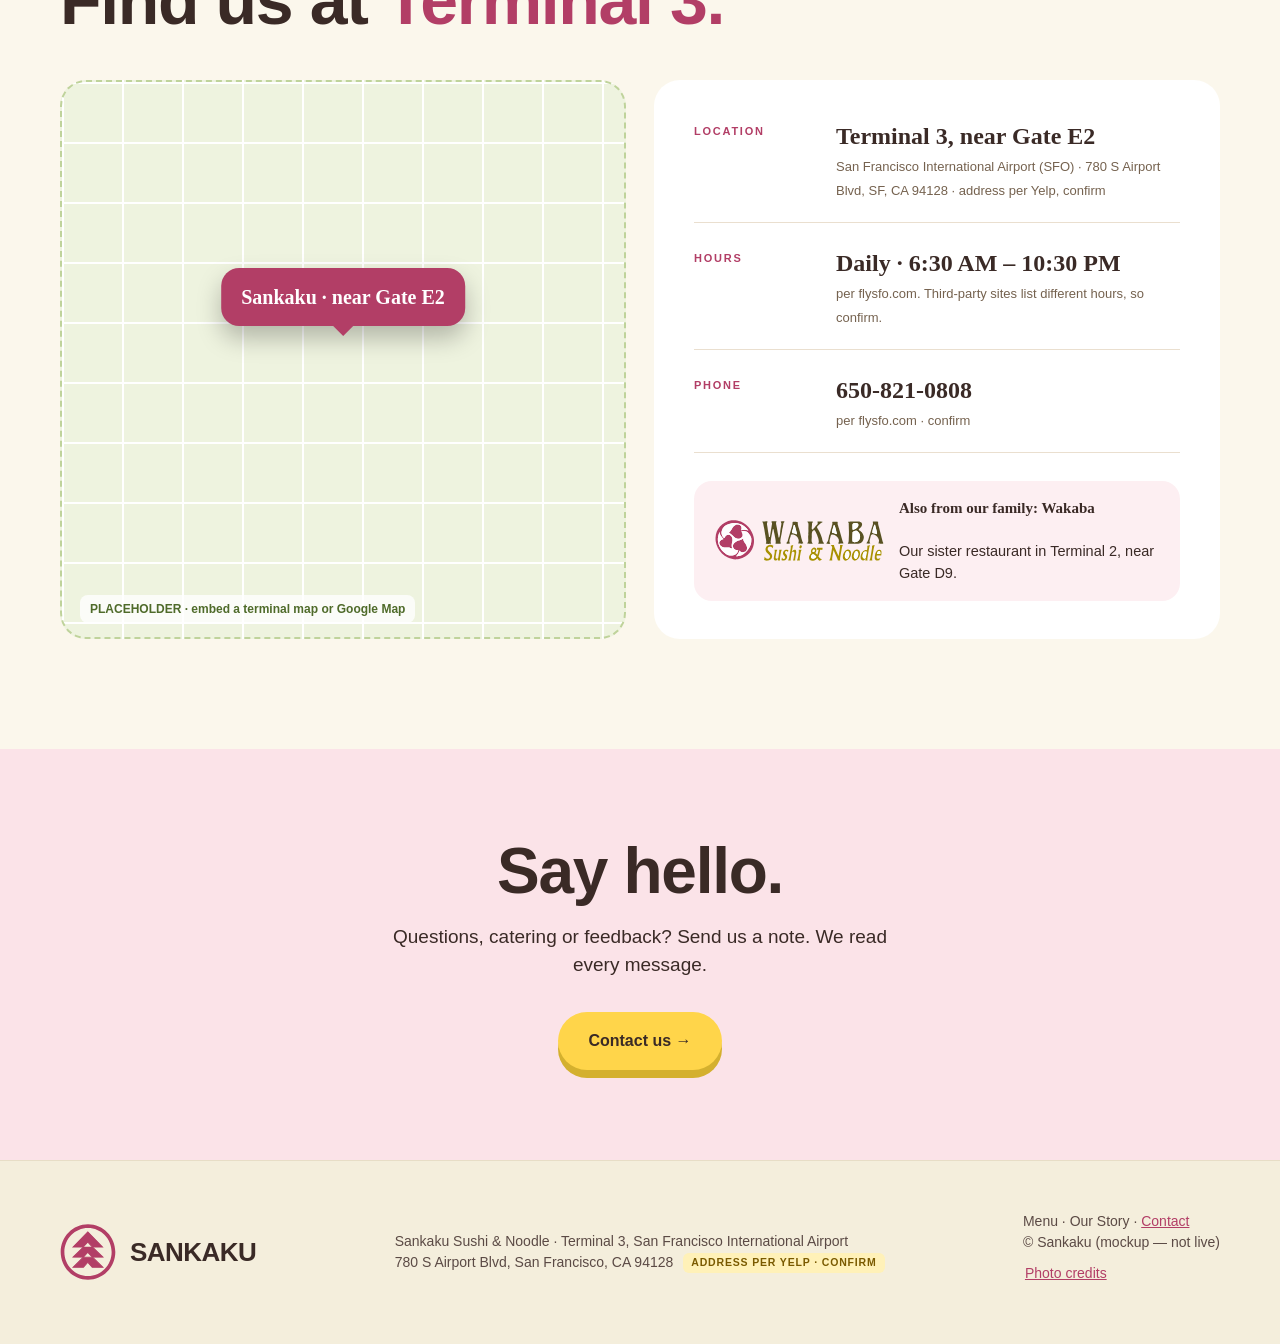
==== commit ca81bdda: "Add San Francisco and SFO photo backgrounds and a credits page. Reapply the finished preview build o" ====
--- a/a/index.html
+++ b/a/index.html
@@ -2,7 +2,7 @@
 <link rel="stylesheet" href="style.css"></head><body><div class="strip">✈ <b>Terminal 3</b>, SFO · near <b>Gate E2</b> · Open daily 6:30 AM – 10:30 PM <span class="ph-tag">per flysfo.com · confirm</span></div><nav class="top"><div class="wrap"><a href="index.html"><img class="logo" src="../assets/logo/logo_sankaku_a.svg" alt="Sankaku Sushi &amp; Noodle"></a>
 <ul><li><a href="index.html#favs">Favorites</a></li><li><a href="menu.html" class="">Menu</a></li><li><a href="index.html#story">Our Story</a></li><li><a href="index.html#visit">Find Us</a></li></ul>
 <a class="btn pri sm" href="https://sanraku.typeform.com/to/Hzg8wcPF">Contact us</a></div></nav>
-<header class="hero"><div class="bg"></div><div class="wrap">
+<header class="hero"><div class="bg" style="--img:url(../assets/platter.jpg);--imgm:url(../assets/platter_m.jpg);--pos:42% 50%;--ar:16/9;"></div><div class="wrap">
  <div class="eyebrow" style="color:var(--brand)"><span style="background:var(--brand);width:30px;height:3px;display:block"></span>SFO · Terminal 3 · Gate E2</div>
  <h1>Fuel up.<br><em>Take off.</em></h1>
  <p class="lead">Sushi, ramen and rice bowls made fresh for travelers, with a cold beer or sake if you’ve earned it. Slow down for a minute at Sankaku.</p>
@@ -29,6 +29,7 @@
  </div>
  <p class="note">Prices from the 2020 printed menu; to be confirmed before launch. Food photos are from the family’s sister kitchen (Wakaba): swap in Sankaku shots when available.</p>
 </div></section>
+<section class="pband sf" style="--img:url(../assets/sf/sf_skyline_ship.jpg);--imgm:url(../assets/sf/sf_skyline_ship_m.jpg);--pos:82% 40%;--ar:3/2;--mh:560px"><div class="wrap"><div class="pcard"><div class="eyebrow">San Francisco</div><h2>From the Golden Gate<br><em>to Gate E2.</em></h2><p>Flying into the Bay or heading out across the Pacific, a bowl of ramen or a plate of sushi is waiting in Terminal 3. Come hungry, leave ready.</p><a class="btn pri" href="menu.html">See the menu →</a></div></div></section>
 <section class="chill"><div class="wrap grid">
  <div class="pic"><img class="m" src="../assets/ext.jpg" alt="Sankaku Sushi &amp; Noodle at SFO Terminal 3"><img class="s" src="../assets/still_t3a_b.jpg" alt=""></div>
  <div><div class="eyebrow">Come in. Sit down.</div><h2>Your gate can<br><em>wait a minute.</em></h2>
@@ -40,6 +41,7 @@
  </ul></div>
 </div></section>
 <div class="quote"><img class="wm" src="../assets/logo/emblem-white.svg"><div class="wrap"><blockquote>“Many visitors to SFO are seeking authentic Japanese food. We are proud to offer the highest quality Japanese food for travelers as they make their way through SFO.”</blockquote><cite>Kimiko Hattori, owner<small>with her son Hiroyuki Hattori · quote adapted from flysfo.com, confirm wording and permission</small></cite></div></div>
+<section class="pband r sfo" style="--img:url(../assets/sf/sfo_lufthansa.jpg);--imgm:url(../assets/sf/sfo_lufthansa_m.jpg);--pos:30% 58%;--ar:8/5;--mh:440px;--cw:440px"><div class="wrap"><div class="pcard"><div class="eyebrow">SFO · Terminal 3</div><h2>Watch the planes.<br><em>Eat something good.</em></h2><p>Take a seat, slow down, and let the departures board wait a minute. Your next flight can spare you.</p></div></div></section>
 <section><div class="wrap"><div class="eyebrow">Made fresh daily</div><h2>Look what’s <em>coming up.</em></h2>
  <div class="gal"><div><img src="../assets/noodles.jpg"></div><div><img src="../assets/platter.jpg"></div><div><img src="../assets/chef.jpg"></div><div><img src="../assets/sake_labels.jpg"></div></div></div></section>
 <section class="story" id="story" style="padding-top:140px"><div class="wrap grid">
@@ -55,5 +57,5 @@
   <div class="sister"><img src="../assets/logo/logo_wakaba_a.svg"><div><b>Also from our family: Wakaba</b><br>Our sister restaurant in Terminal 2, near Gate D9.</div></div>
  </div></div></div></section>
 <div class="contact"><div class="wrap"><h2>Say hello.</h2><p>Questions, catering or feedback? Send us a note. We read every message.</p><a class="btn sun" href="https://sanraku.typeform.com/to/Hzg8wcPF">Contact us →</a></div></div>
-<footer><div class="wrap"><div style="display:flex;align-items:center;gap:14px"><img src="../assets/logo/emblem-a.svg" alt="Sankaku"><span class="disp" style="font-size:26px;color:#fff;font-weight:800">SANKAKU</span></div><div>Sankaku Sushi &amp; Noodle · Terminal 3, San Francisco International Airport<br>780 S Airport Blvd, San Francisco, CA 94128 <span class="ph-tag">address per Yelp · confirm</span></div><div>Menu · Our Story · <a href="https://sanraku.typeform.com/to/Hzg8wcPF"><u>Contact</u></a><br>© Sankaku (mockup — not live)</div></div></footer>
+<footer><div class="wrap"><div style="display:flex;align-items:center;gap:14px"><img src="../assets/logo/emblem-a.svg" alt="Sankaku"><span class="disp" style="font-size:26px;color:#fff;font-weight:800">SANKAKU</span></div><div>Sankaku Sushi &amp; Noodle · Terminal 3, San Francisco International Airport<br>780 S Airport Blvd, San Francisco, CA 94128 <span class="ph-tag">address per Yelp · confirm</span></div><div>Menu · Our Story · <a href="https://sanraku.typeform.com/to/Hzg8wcPF"><u>Contact</u></a><br>© Sankaku (mockup — not live)<br><a class="pc" href="../credits.html">Photo credits</a></div></div></footer>
 <div class="sticky-cta"><a href="menu.html">Menu</a><a href="tel:+16508210808">Call</a><a href="index.html#visit">Find us</a></div></body></html>
--- a/a/style.css
+++ b/a/style.css
@@ -468,3 +468,62 @@
 .catnav a:first-child{background:var(--brand);color:#fff}
 .btn.pri{box-shadow:0 8px 0 var(--brand-d)}
 .sister{background:var(--sky)}
+
+/* ===== SF / SFO PHOTO LAYER. Background photos use cover with subject-aware position; content photos stay whole ===== */
+.pband,.phero,.pbg{--P:251,247,236;--pbg:#FBF7EC}
+.pband{position:relative;isolation:isolate;display:flex;align-items:center;min-height:var(--mh,540px);padding:clamp(48px,6vw,84px) 0;background:var(--img) var(--pos,50% 50%)/cover no-repeat;background-color:var(--pbg)}
+.pband>.wrap{width:100%;display:flex}
+.pband.r>.wrap{justify-content:flex-end}
+.pcard{max-width:var(--cw,540px);background:rgba(var(--P),.94);border-radius:22px;padding:34px 38px;box-shadow:0 18px 50px rgba(40,28,20,.18)}
+.pcard>*:first-child{margin-top:0}.pcard>*:last-child{margin-bottom:0}
+.pcard p{margin:14px 0 0}
+.pcard .btn{margin-top:22px}
+.pband h2{margin-top:10px}
+.pb-top{margin-bottom:6px}
+/* hero / page-head with photo */
+.phero{background:linear-gradient(var(--sc,100deg,rgba(var(--P),.97) 0%,rgba(var(--P),.92) 42%,rgba(var(--P),.5) 100%)),var(--img) var(--pos,50% 50%)/cover no-repeat;background-color:var(--pbg)}
+/* section with photo behind a board */
+.pbg{position:relative;background:var(--img) var(--pos,50% 50%)/cover no-repeat;background-color:var(--pbg)}
+.pbg .hg{display:inline-block;max-width:680px;background:rgba(var(--P),.94);border-radius:20px;padding:26px 32px;margin-bottom:26px}
+.pbg .hg>*:first-child{margin-top:0}.pbg .hg>*:last-child{margin-bottom:0}
+.pbg .note{background:rgba(var(--P),.94);border-radius:14px;padding:12px 18px;display:inline-block}
+.pbg .note{color:#4A4636}
+.dest-wrap{display:grid;grid-template-columns:1fr 1fr;gap:26px;margin-top:34px}
+.dest{background:#fff;border-radius:20px;overflow:hidden;box-shadow:0 12px 34px rgba(40,28,20,.12);display:flex;flex-direction:column}
+.dest img{display:block;width:100%;aspect-ratio:3/2;height:auto;object-fit:contain!important;background:#F1EBD9}
+.dest .bd{padding:18px 22px 22px}.dest h3{margin:0 0 6px;font-size:22px;line-height:1.2}.dest p{margin:0;font-size:15px;line-height:1.55}
+.pc{display:inline-block;padding:10px 2px;text-decoration:underline}
+@media(max-width:1180px){
+ .pband,.phero,.pbg{background-image:none!important;min-height:0;display:block;padding:0;background-color:var(--pbg)}
+ .pband:before,.phero:before,.pbg:before{content:"";display:block;position:relative!important;right:auto!important;top:auto!important;max-width:none!important;clip-path:none!important;width:100%!important;aspect-ratio:var(--ar,3/2);max-height:var(--zh,560px);background:var(--img) var(--pos,50% 50%)/cover no-repeat}
+ .pband>.wrap{display:block;padding-top:28px;padding-bottom:44px}
+ .pcard{max-width:none;background:transparent;box-shadow:none;border-radius:0;padding:0}
+ .phero{padding-top:0!important}
+ .phero:before{margin-bottom:22px}
+ .pbg{padding-top:0!important}
+ .pbg .hg{display:block;max-width:none;background:transparent;padding:26px 0 0;margin:0 0 20px;border-radius:0}
+ .pbg .note{display:block;background:transparent;padding:0}
+ .pbg>.wrap{padding-bottom:40px}
+ .dest-wrap{grid-template-columns:1fr 1fr;gap:20px}
+}
+@media(max-width:720px){
+ .pband:before,.phero:before,.pbg:before{background-image:var(--imgm)}
+ .dest-wrap{grid-template-columns:1fr}
+}
+/* A: hero = big food photo as full-bleed background, soft pale fade on the text side */
+@media(min-width:1181px){
+ .hero .bg{inset:auto;top:0;right:0;bottom:0;left:24%;width:auto;aspect-ratio:auto;border-radius:0;box-shadow:none;background:var(--img) var(--pos,42% 50%)/cover no-repeat;background-color:transparent;-webkit-mask-image:linear-gradient(90deg,transparent 0,#000 42%);mask-image:linear-gradient(90deg,transparent 0,#000 42%)}
+ .hero{min-height:740px}
+ .hero:after{display:block;content:"";position:absolute;inset:0;z-index:-1;background:linear-gradient(95deg,rgba(251,247,236,.96) 0%,rgba(251,247,236,.9) 36%,rgba(251,247,236,.35) 52%,rgba(251,247,236,0) 66%)}
+}
+@media(max-width:1180px){
+ .hero .bg{background:linear-gradient(180deg,#FDEFF2 0,rgba(253,239,242,0) 14%),var(--img) var(--pos,50% 50%)/cover no-repeat}
+}
+@media(max-width:720px){
+ .hero .bg{background:linear-gradient(180deg,#FDEFF2 0,rgba(253,239,242,0) 18%),var(--imgm) var(--pos,50% 50%)/cover no-repeat}
+}
+.pband .eyebrow{color:var(--brand)}
+.pband.sfo .pcard{background:rgba(251,247,236,.95)}
+.pband.sfo h2{font-size:clamp(34px,3.6vw,52px)}
+.player .bar{background:linear-gradient(180deg,rgba(40,25,20,0),rgba(40,25,20,.9) 60%)!important;color:#fff!important}
+.player .lbl{background:#3A2A26!important;color:#fff!important}
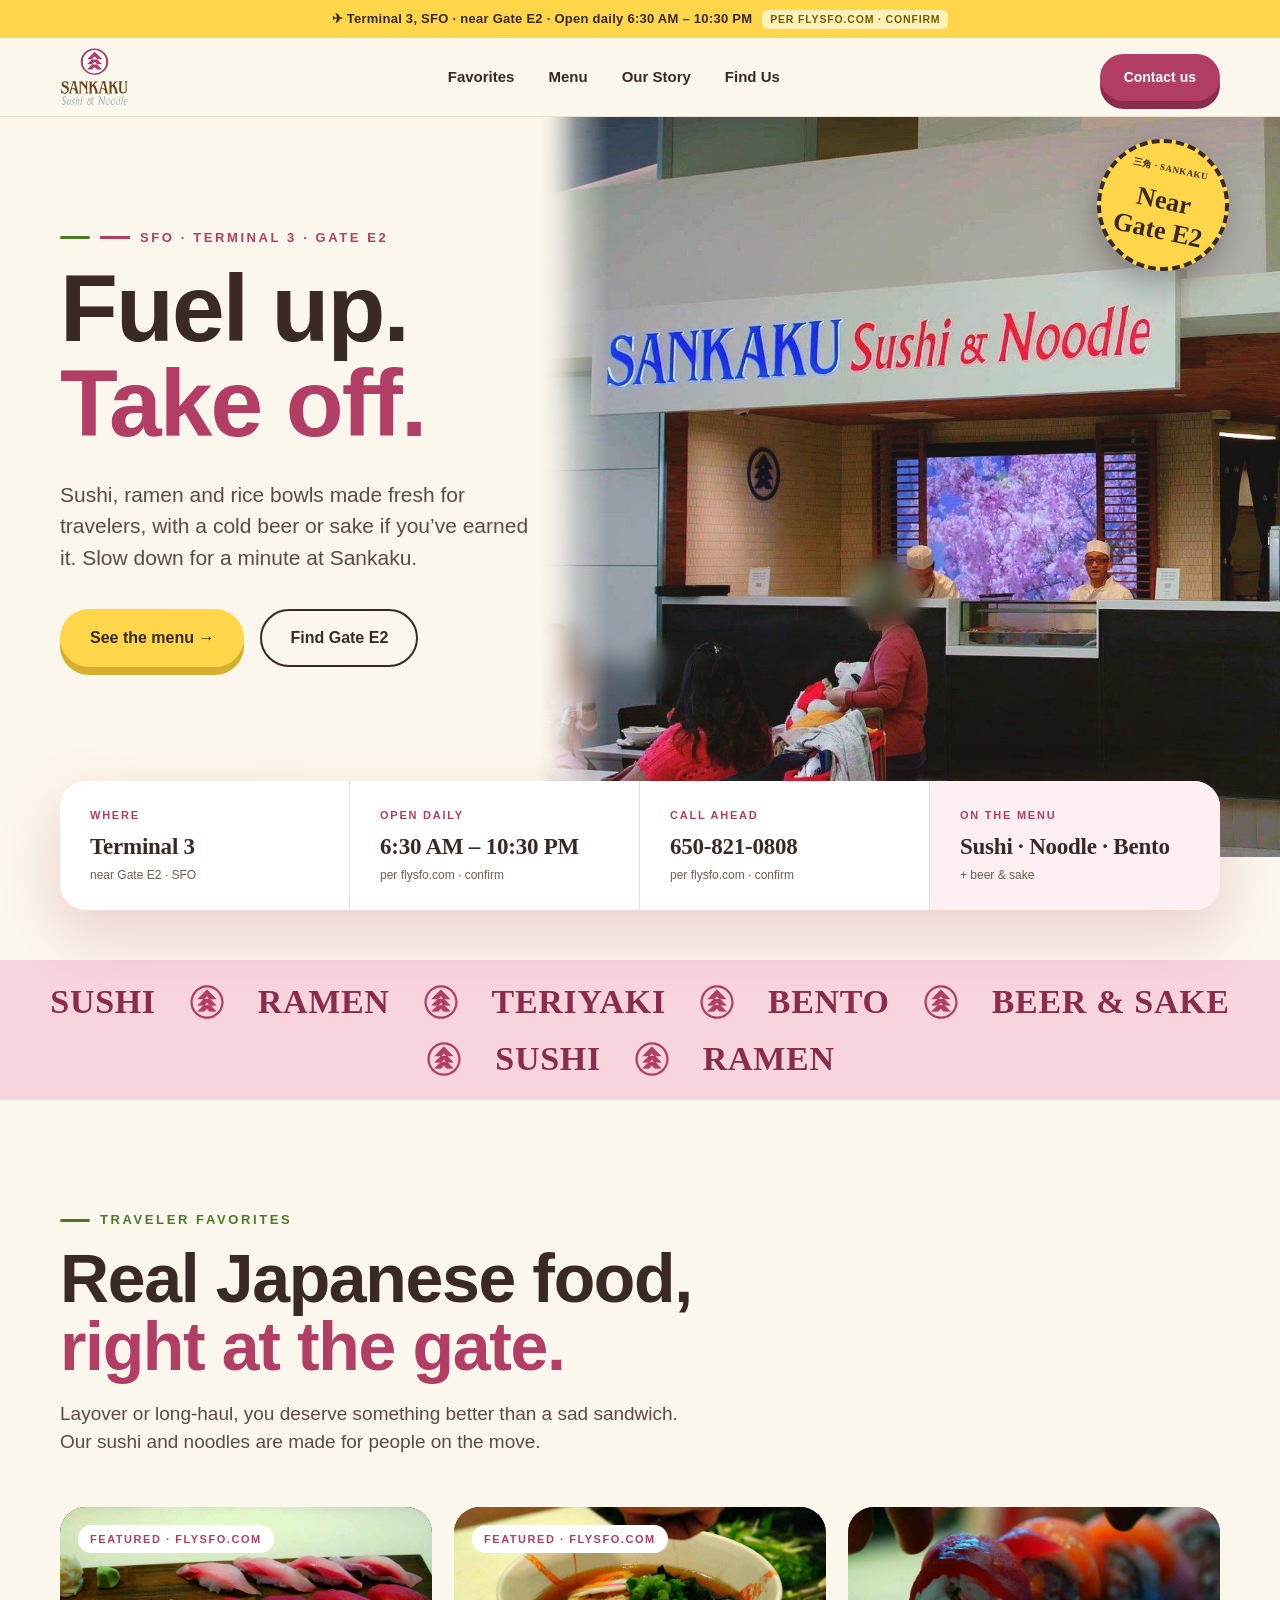
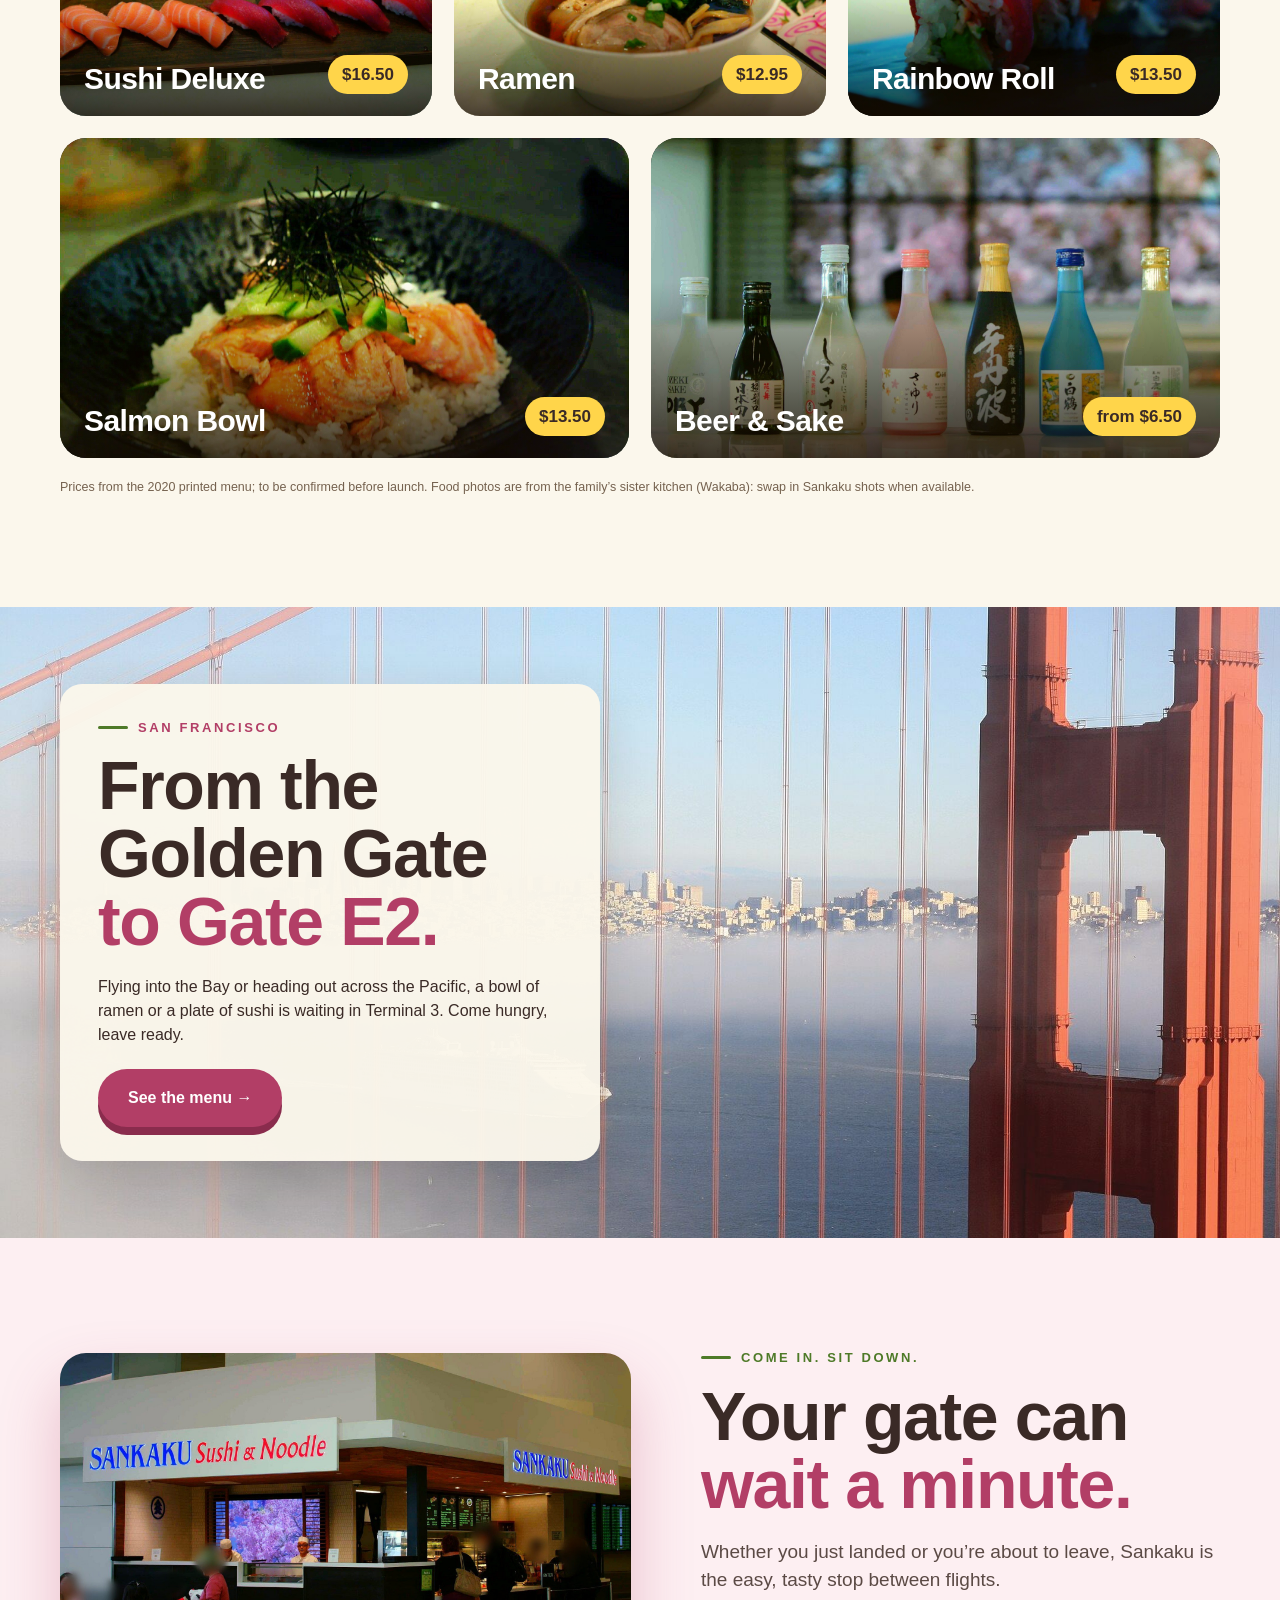
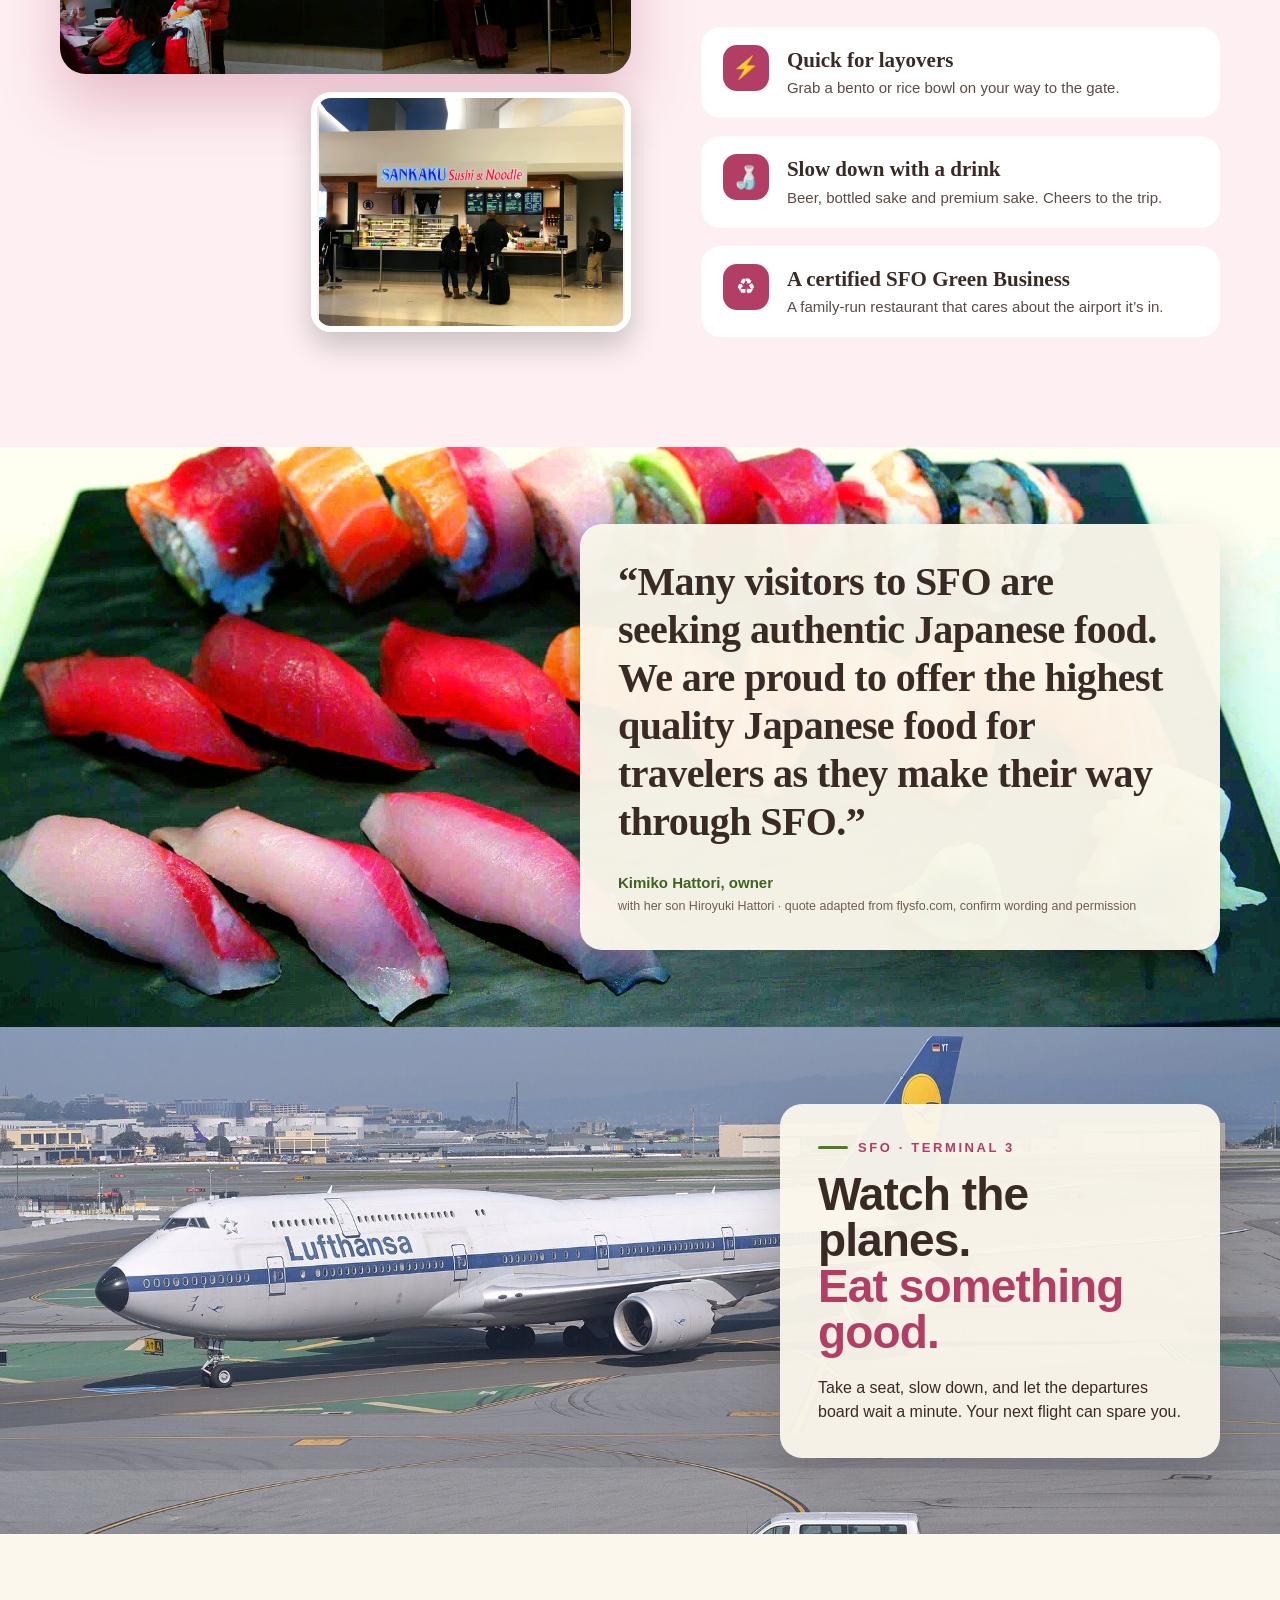
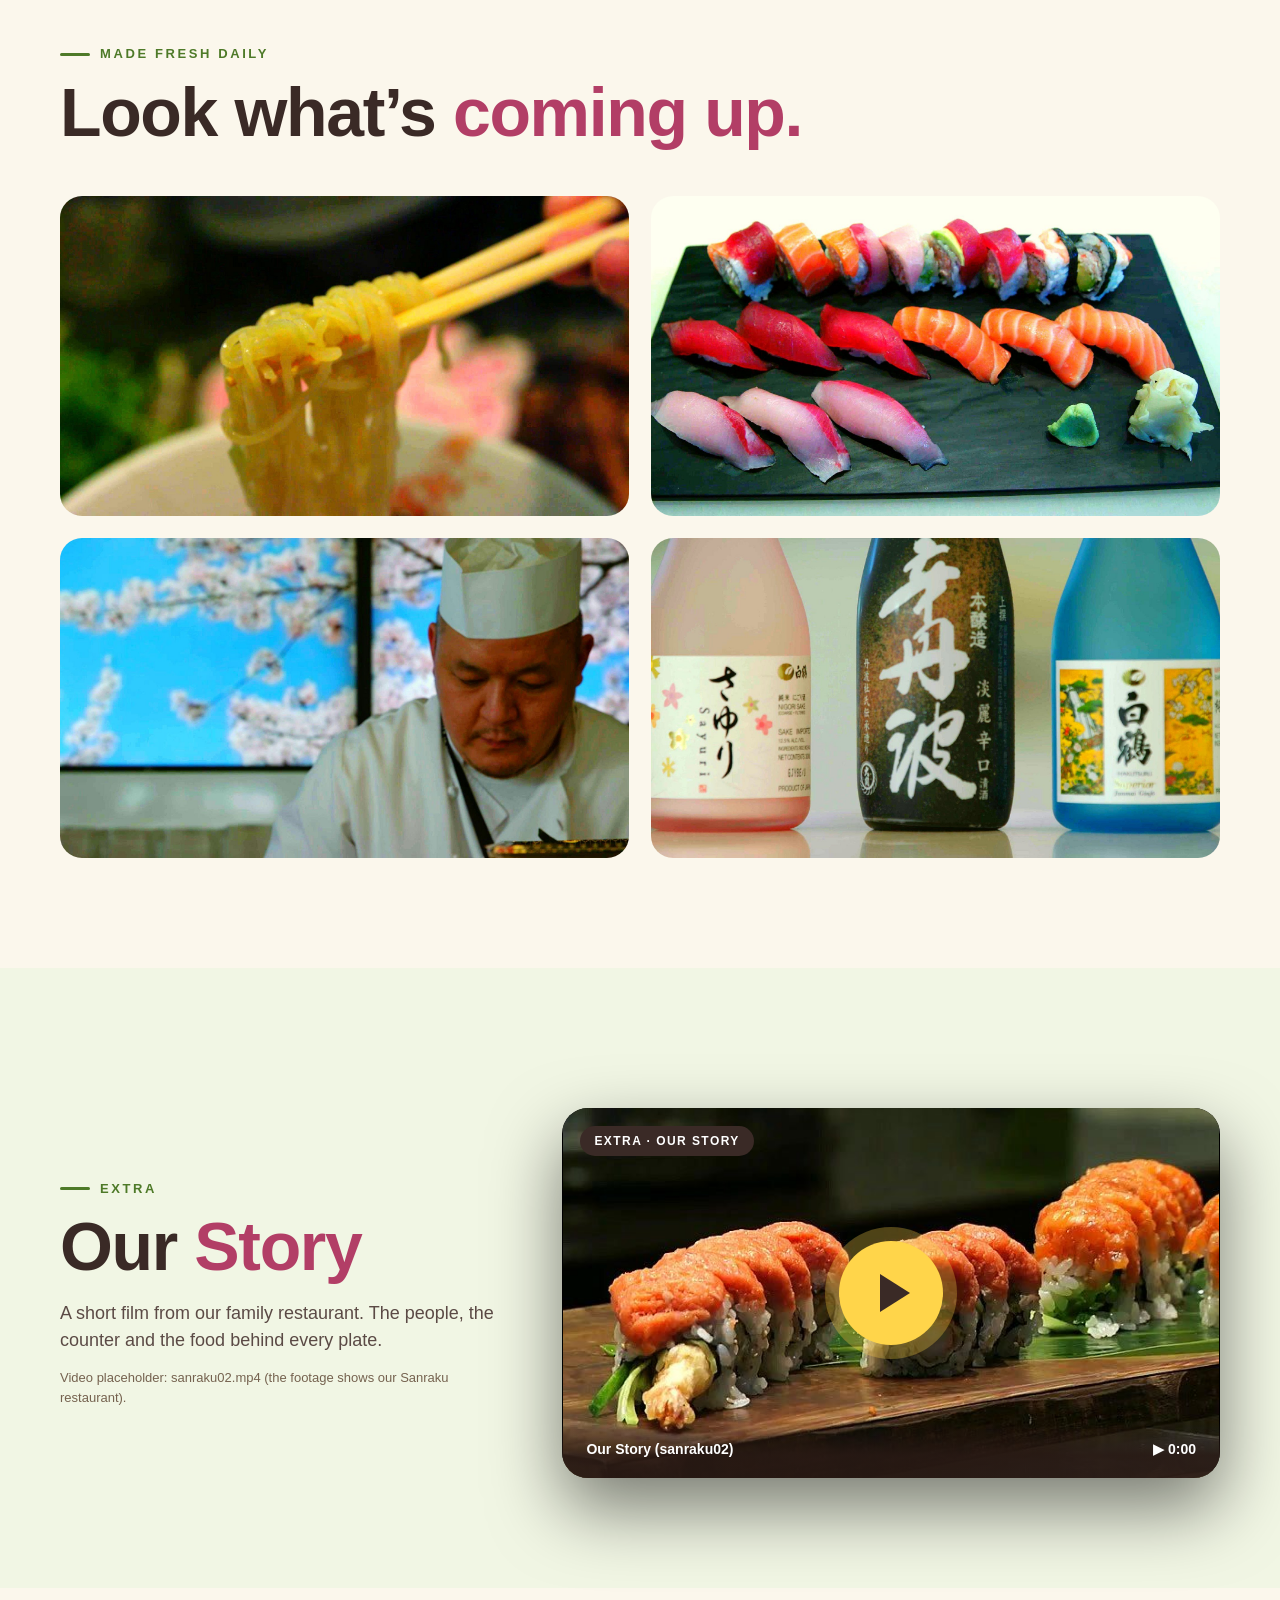
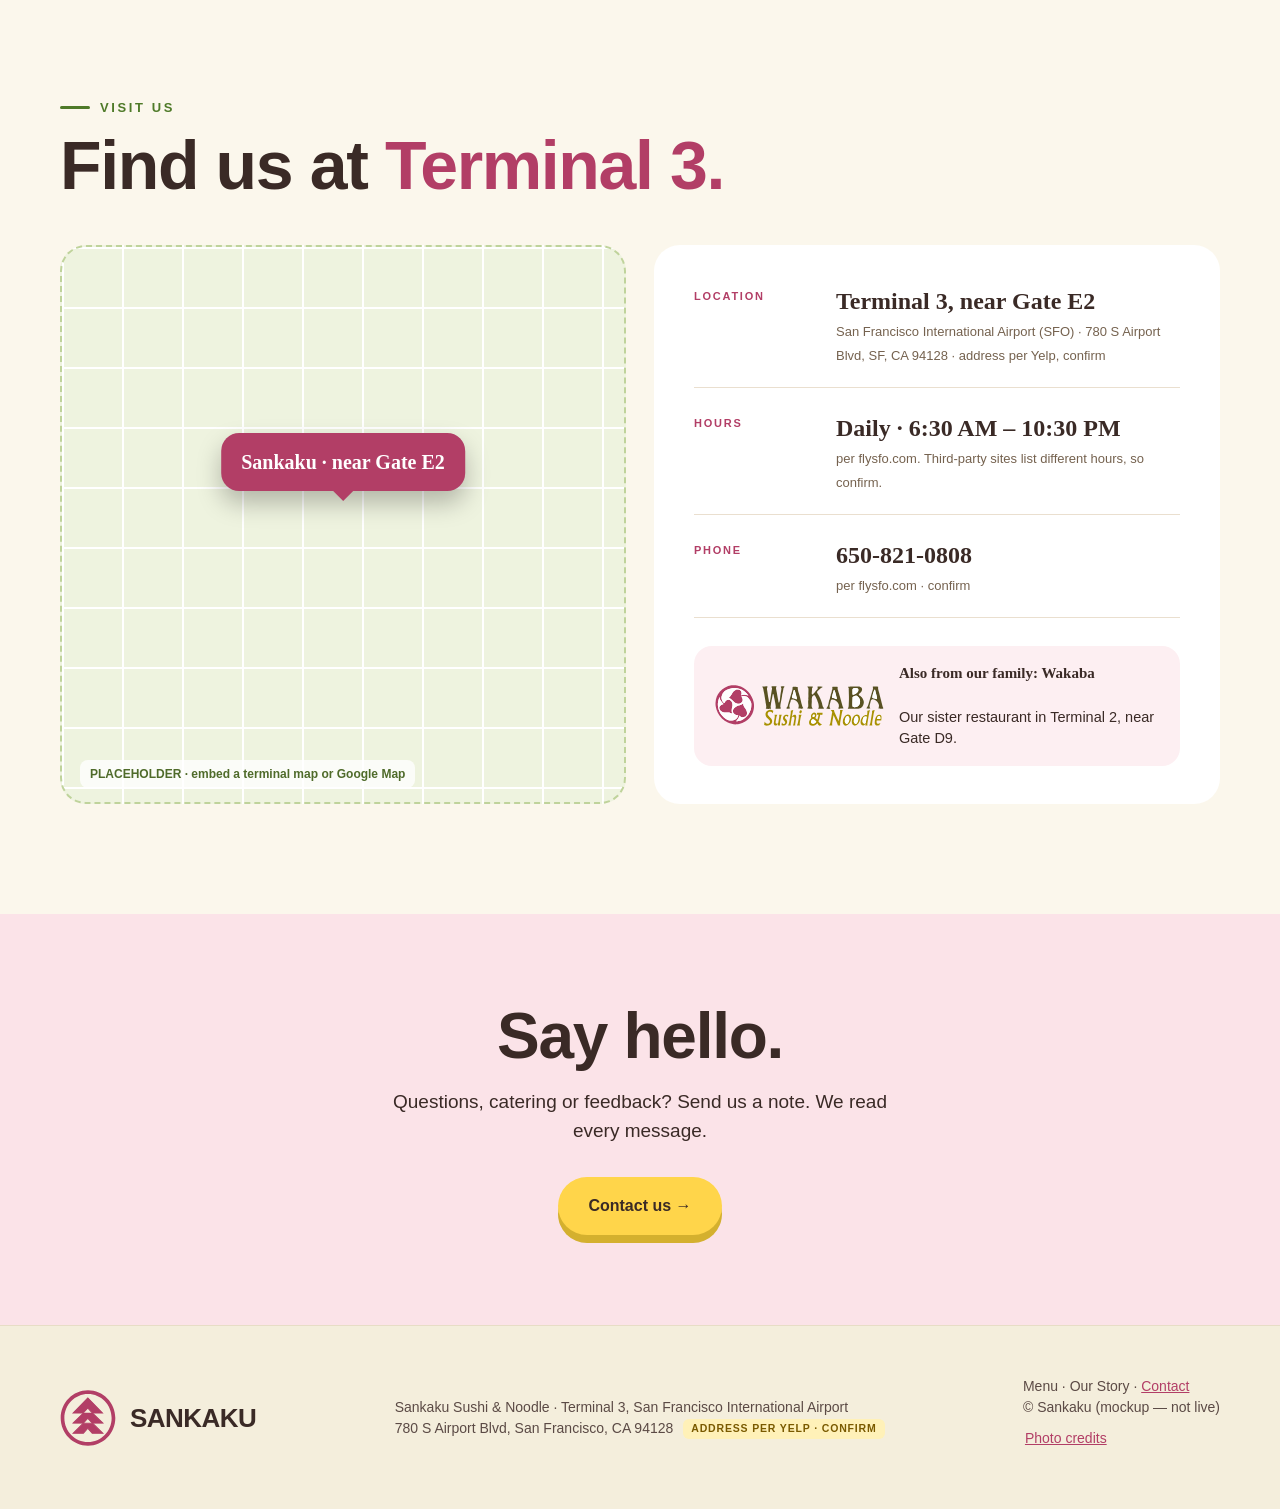
==== commit 1a734be5: "Replace top heroes with airport interior and storefront photos. Swap the Pages mockup build so the l" ====
--- a/a/index.html
+++ b/a/index.html
@@ -2,7 +2,7 @@
 <link rel="stylesheet" href="style.css"></head><body><div class="strip">✈ <b>Terminal 3</b>, SFO · near <b>Gate E2</b> · Open daily 6:30 AM – 10:30 PM <span class="ph-tag">per flysfo.com · confirm</span></div><nav class="top"><div class="wrap"><a href="index.html"><img class="logo" src="../assets/logo/logo_sankaku_a.svg" alt="Sankaku Sushi &amp; Noodle"></a>
 <ul><li><a href="index.html#favs">Favorites</a></li><li><a href="menu.html" class="">Menu</a></li><li><a href="index.html#story">Our Story</a></li><li><a href="index.html#visit">Find Us</a></li></ul>
 <a class="btn pri sm" href="https://sanraku.typeform.com/to/Hzg8wcPF">Contact us</a></div></nav>
-<header class="hero"><div class="bg" style="--img:url(../assets/platter.jpg);--imgm:url(../assets/platter_m.jpg);--pos:42% 50%;--ar:16/9;"></div><div class="wrap">
+<header class="hero"><div class="bg" style="--img:url(../assets/sf/store_ext.jpg);--imgm:url(../assets/sf/store_ext_m.jpg);--pos:0% 50%;--ar:16/9;"></div><div class="wrap">
  <div class="eyebrow" style="color:var(--brand)"><span style="background:var(--brand);width:30px;height:3px;display:block"></span>SFO · Terminal 3 · Gate E2</div>
  <h1>Fuel up.<br><em>Take off.</em></h1>
  <p class="lead">Sushi, ramen and rice bowls made fresh for travelers, with a cold beer or sake if you’ve earned it. Slow down for a minute at Sankaku.</p>
@@ -40,7 +40,7 @@
   <li><div class="ic">♻</div><div><b>A certified SFO Green Business</b><span>A family-run restaurant that cares about the airport it’s in.</span></div></li>
  </ul></div>
 </div></section>
-<div class="quote"><img class="wm" src="../assets/logo/emblem-white.svg"><div class="wrap"><blockquote>“Many visitors to SFO are seeking authentic Japanese food. We are proud to offer the highest quality Japanese food for travelers as they make their way through SFO.”</blockquote><cite>Kimiko Hattori, owner<small>with her son Hiroyuki Hattori · quote adapted from flysfo.com, confirm wording and permission</small></cite></div></div>
+<div class="quote pband r" style="--img:url(../assets/platter.jpg);--imgm:url(../assets/platter_m.jpg);--pos:30% 50%;--ar:16/9;--mh:480px;--cw:640px"><div class="wrap"><div class="pcard"><blockquote>“Many visitors to SFO are seeking authentic Japanese food. We are proud to offer the highest quality Japanese food for travelers as they make their way through SFO.”</blockquote><cite>Kimiko Hattori, owner<small>with her son Hiroyuki Hattori · quote adapted from flysfo.com, confirm wording and permission</small></cite></div></div></div>
 <section class="pband r sfo" style="--img:url(../assets/sf/sfo_lufthansa.jpg);--imgm:url(../assets/sf/sfo_lufthansa_m.jpg);--pos:30% 58%;--ar:8/5;--mh:440px;--cw:440px"><div class="wrap"><div class="pcard"><div class="eyebrow">SFO · Terminal 3</div><h2>Watch the planes.<br><em>Eat something good.</em></h2><p>Take a seat, slow down, and let the departures board wait a minute. Your next flight can spare you.</p></div></div></section>
 <section><div class="wrap"><div class="eyebrow">Made fresh daily</div><h2>Look what’s <em>coming up.</em></h2>
  <div class="gal"><div><img src="../assets/noodles.jpg"></div><div><img src="../assets/platter.jpg"></div><div><img src="../assets/chef.jpg"></div><div><img src="../assets/sake_labels.jpg"></div></div></div></section>
--- a/a/style.css
+++ b/a/style.css
@@ -474,7 +474,7 @@
 .pband{position:relative;isolation:isolate;display:flex;align-items:center;min-height:var(--mh,540px);padding:clamp(48px,6vw,84px) 0;background:var(--img) var(--pos,50% 50%)/cover no-repeat;background-color:var(--pbg)}
 .pband>.wrap{width:100%;display:flex}
 .pband.r>.wrap{justify-content:flex-end}
-.pcard{max-width:var(--cw,540px);background:rgba(var(--P),.94);border-radius:22px;padding:34px 38px;box-shadow:0 18px 50px rgba(40,28,20,.18)}
+.pcard{max-width:var(--cw,540px);background:rgba(var(--P),.96);border-radius:22px;padding:34px 38px;box-shadow:0 18px 50px rgba(40,28,20,.18)}
 .pcard>*:first-child{margin-top:0}.pcard>*:last-child{margin-bottom:0}
 .pcard p{margin:14px 0 0}
 .pcard .btn{margin-top:22px}
@@ -488,7 +488,7 @@
 .pbg .hg>*:first-child{margin-top:0}.pbg .hg>*:last-child{margin-bottom:0}
 .pbg .note{background:rgba(var(--P),.94);border-radius:14px;padding:12px 18px;display:inline-block}
 .pbg .note{color:#4A4636}
-.dest-wrap{display:grid;grid-template-columns:1fr 1fr;gap:26px;margin-top:34px}
+.dest-wrap{display:grid;grid-template-columns:repeat(3,1fr);gap:26px;margin-top:34px}
 .dest{background:#fff;border-radius:20px;overflow:hidden;box-shadow:0 12px 34px rgba(40,28,20,.12);display:flex;flex-direction:column}
 .dest img{display:block;width:100%;aspect-ratio:3/2;height:auto;object-fit:contain!important;background:#F1EBD9}
 .dest .bd{padding:18px 22px 22px}.dest h3{margin:0 0 6px;font-size:22px;line-height:1.2}.dest p{margin:0;font-size:15px;line-height:1.55}
@@ -504,7 +504,7 @@
  .pbg .hg{display:block;max-width:none;background:transparent;padding:26px 0 0;margin:0 0 20px;border-radius:0}
  .pbg .note{display:block;background:transparent;padding:0}
  .pbg>.wrap{padding-bottom:40px}
- .dest-wrap{grid-template-columns:1fr 1fr;gap:20px}
+ .dest-wrap{gap:20px}
 }
 @media(max-width:720px){
  .pband:before,.phero:before,.pbg:before{background-image:var(--imgm)}
@@ -512,9 +512,9 @@
 }
 /* A: hero = big food photo as full-bleed background, soft pale fade on the text side */
 @media(min-width:1181px){
- .hero .bg{inset:auto;top:0;right:0;bottom:0;left:24%;width:auto;aspect-ratio:auto;border-radius:0;box-shadow:none;background:var(--img) var(--pos,42% 50%)/cover no-repeat;background-color:transparent;-webkit-mask-image:linear-gradient(90deg,transparent 0,#000 42%);mask-image:linear-gradient(90deg,transparent 0,#000 42%)}
+ .hero .bg{inset:auto;top:0;right:0;bottom:0;left:max(calc(50% - 110px),42%);width:auto;aspect-ratio:auto;border-radius:0;box-shadow:none;background:var(--img) var(--pos,42% 50%)/cover no-repeat;background-color:transparent;-webkit-mask-image:linear-gradient(90deg,transparent 0,#000 5%);mask-image:linear-gradient(90deg,transparent 0,#000 5%)}
  .hero{min-height:740px}
- .hero:after{display:block;content:"";position:absolute;inset:0;z-index:-1;background:linear-gradient(95deg,rgba(251,247,236,.96) 0%,rgba(251,247,236,.9) 36%,rgba(251,247,236,.35) 52%,rgba(251,247,236,0) 66%)}
+ .hero:after{display:block;content:"";position:absolute;top:0;bottom:0;left:0;right:auto;width:calc(max(calc(50% - 110px),42%) + 70px);z-index:-1;background:linear-gradient(90deg,rgba(251,247,236,.97) 0,rgba(251,247,236,.96) calc(100% - 70px),rgba(251,247,236,0) 100%)}
 }
 @media(max-width:1180px){
  .hero .bg{background:linear-gradient(180deg,#FDEFF2 0,rgba(253,239,242,0) 14%),var(--img) var(--pos,50% 50%)/cover no-repeat}
@@ -527,3 +527,12 @@
 .pband.sfo h2{font-size:clamp(34px,3.6vw,52px)}
 .player .bar{background:linear-gradient(180deg,rgba(40,25,20,0),rgba(40,25,20,.9) 60%)!important;color:#fff!important}
 .player .lbl{background:#3A2A26!important;color:#fff!important}
+@media(min-width:1181px){.mh.phero{--sc:100deg,rgba(var(--P),.97) 0%,rgba(var(--P),.94) 50%,rgba(var(--P),.3) 80%,rgba(var(--P),.12) 100%}}
+@media(max-width:1180px){
+ .hero .bg{order:-1;background:linear-gradient(0deg,#FDEFF2 0,rgba(253,239,242,0) 12%),var(--img) var(--pos,50% 50%)/cover no-repeat}
+ .hero .wrap{padding-top:22px}
+}
+@media(max-width:720px){
+ .hero .bg{background:linear-gradient(0deg,#FDEFF2 0,rgba(253,239,242,0) 12%),var(--imgm) var(--pos,50% 50%)/cover no-repeat}
+}
+.pband cite{color:#3F6320!important}
